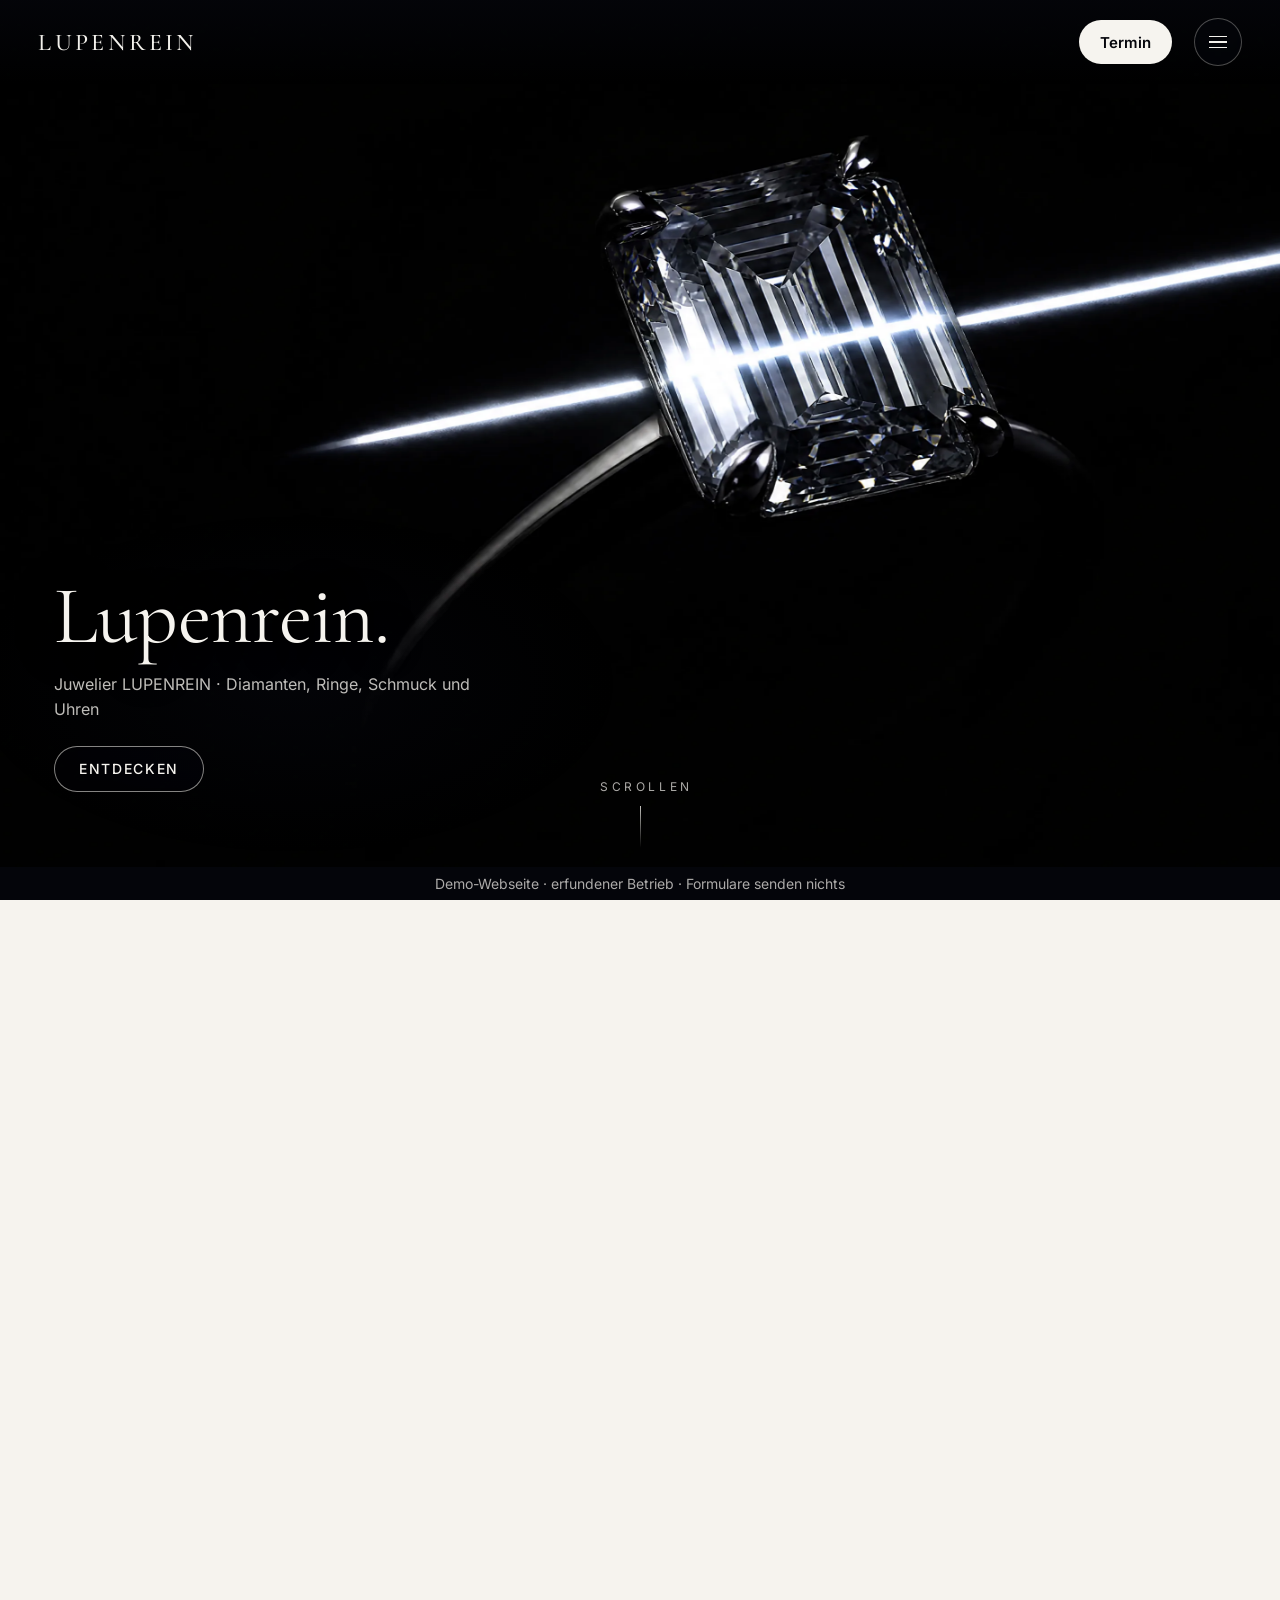
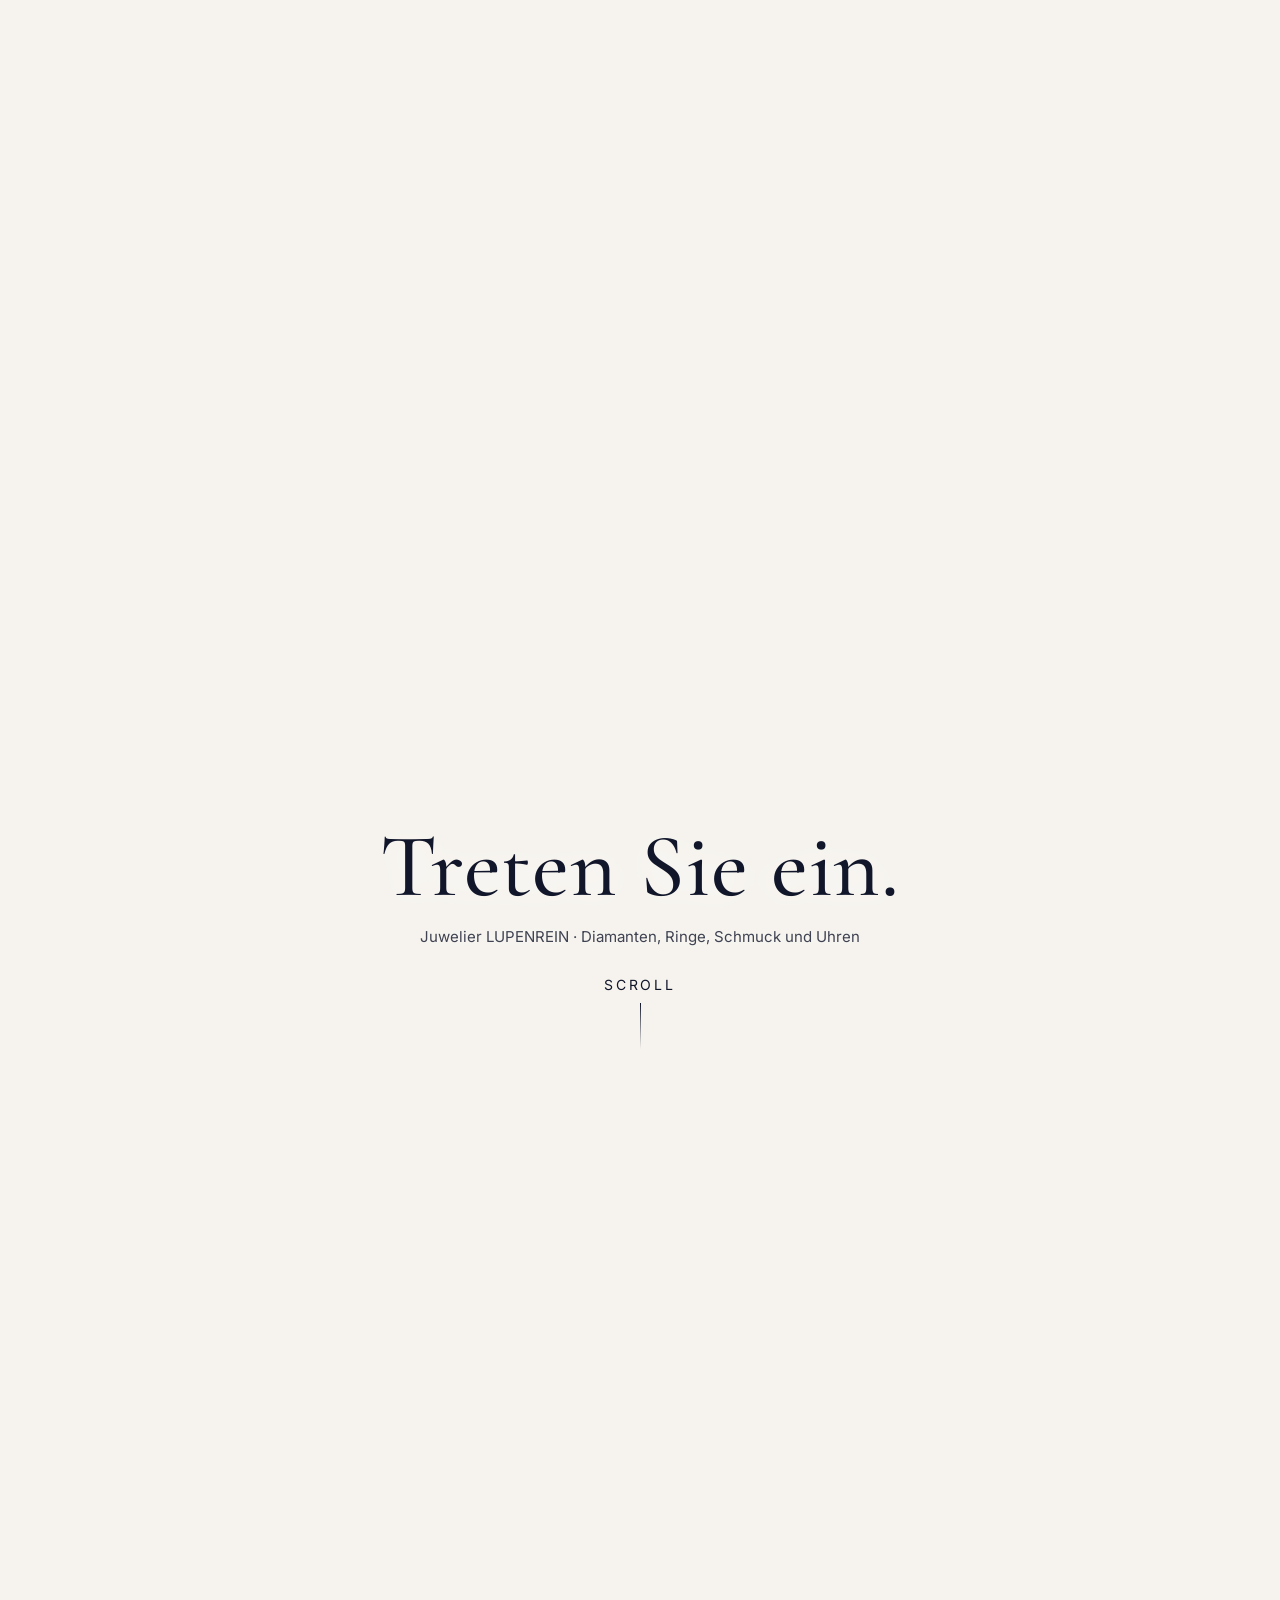
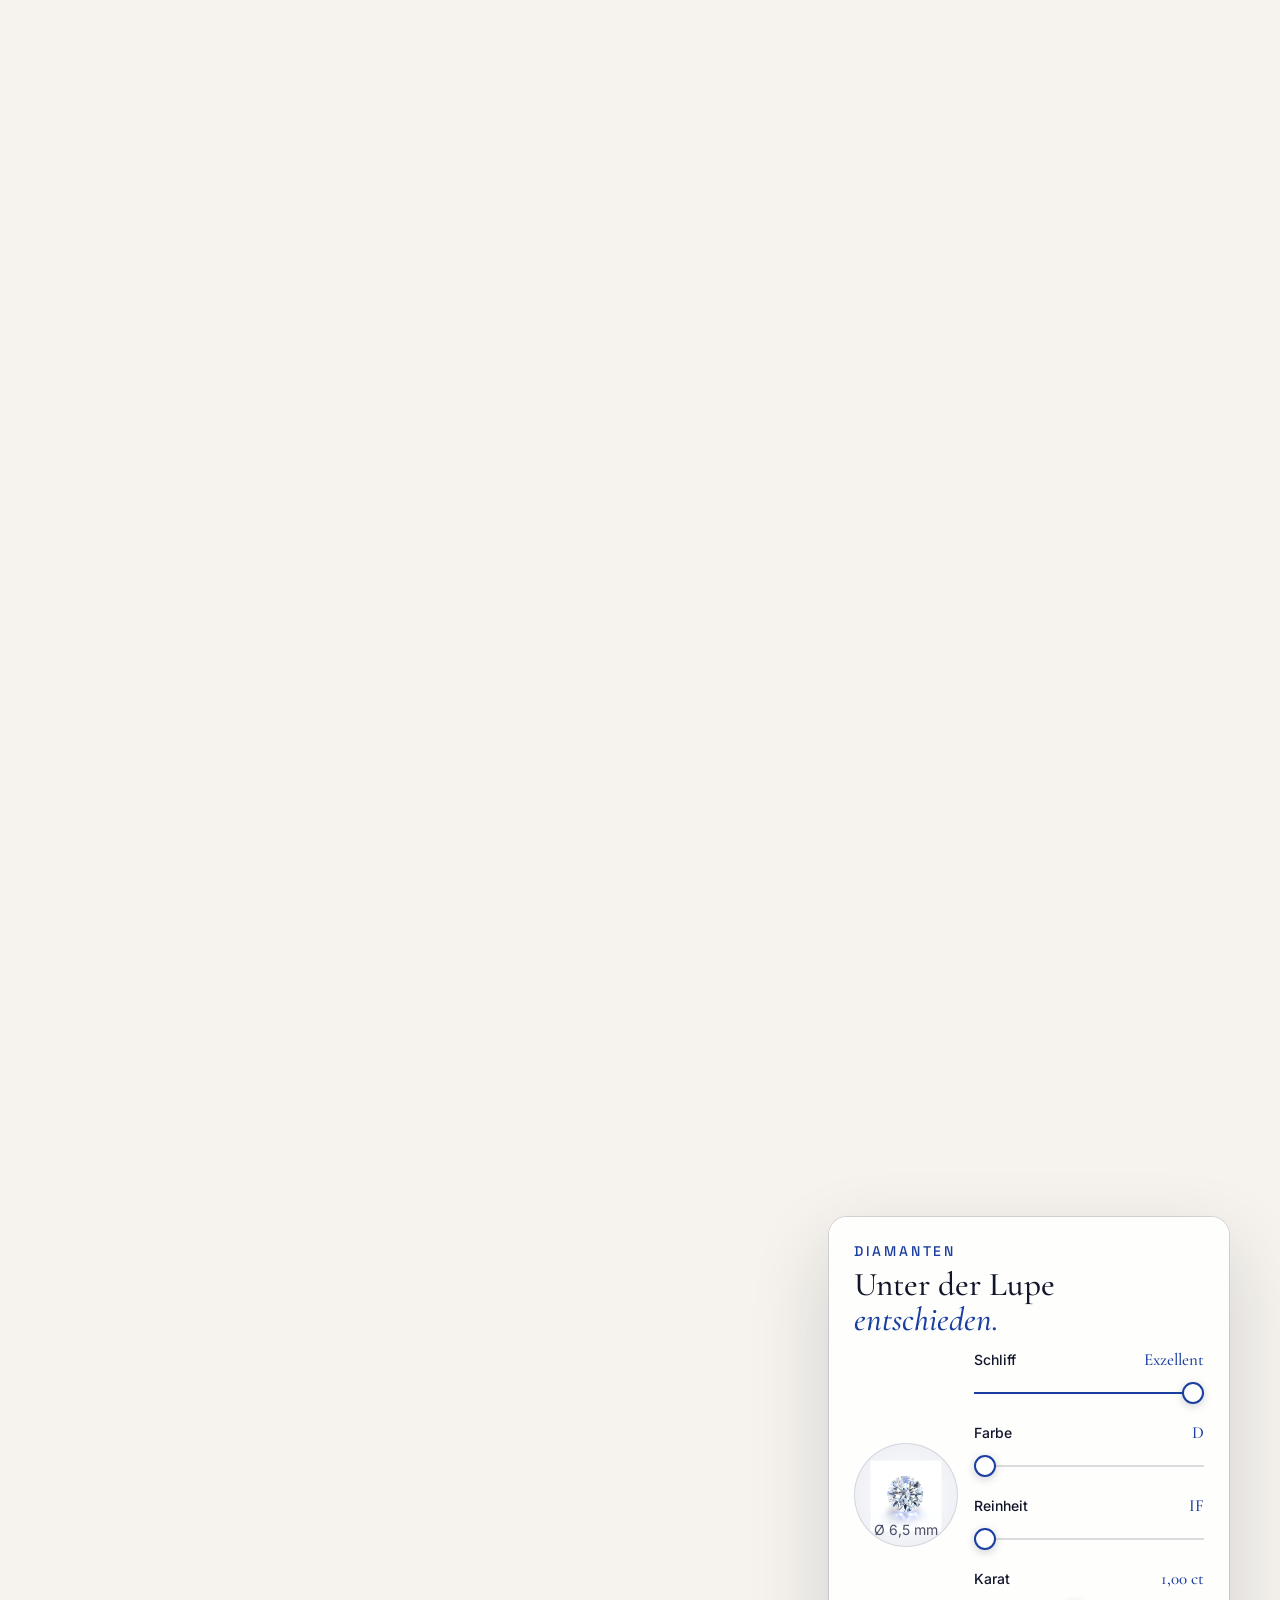
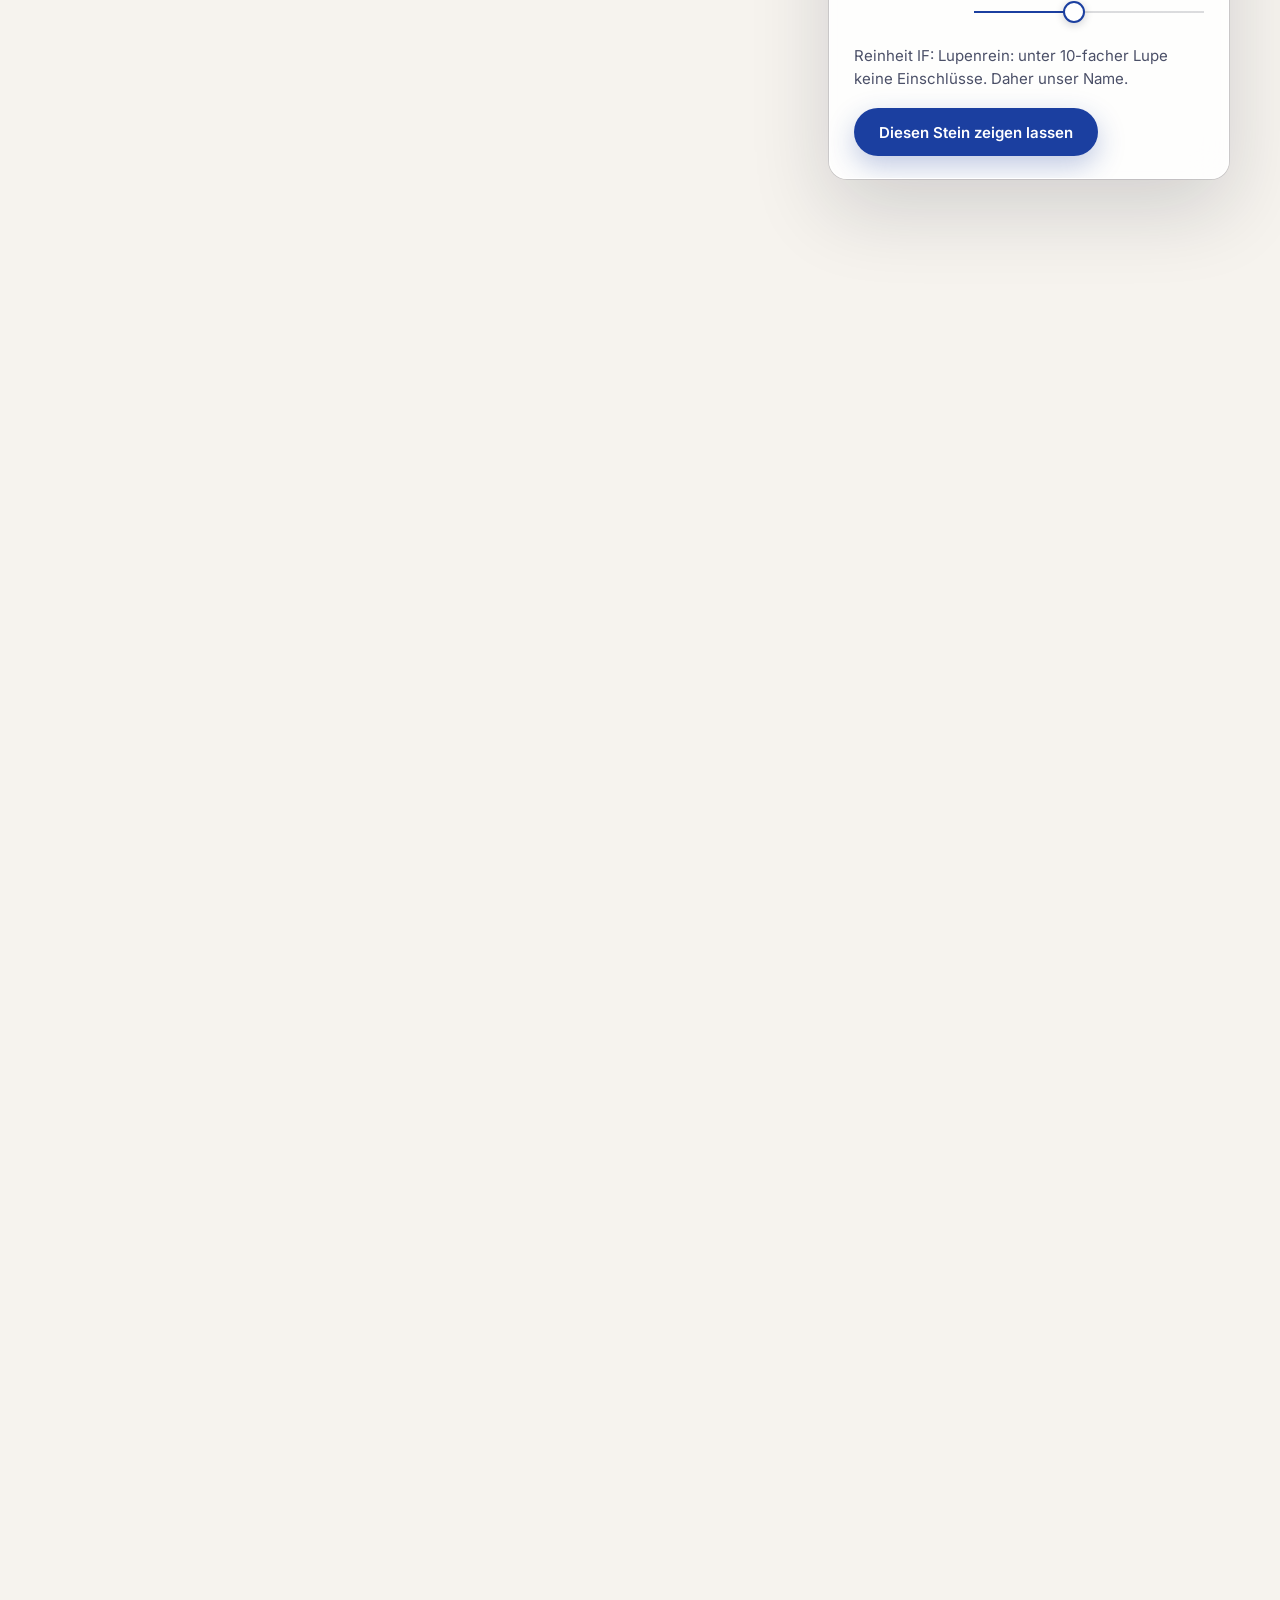
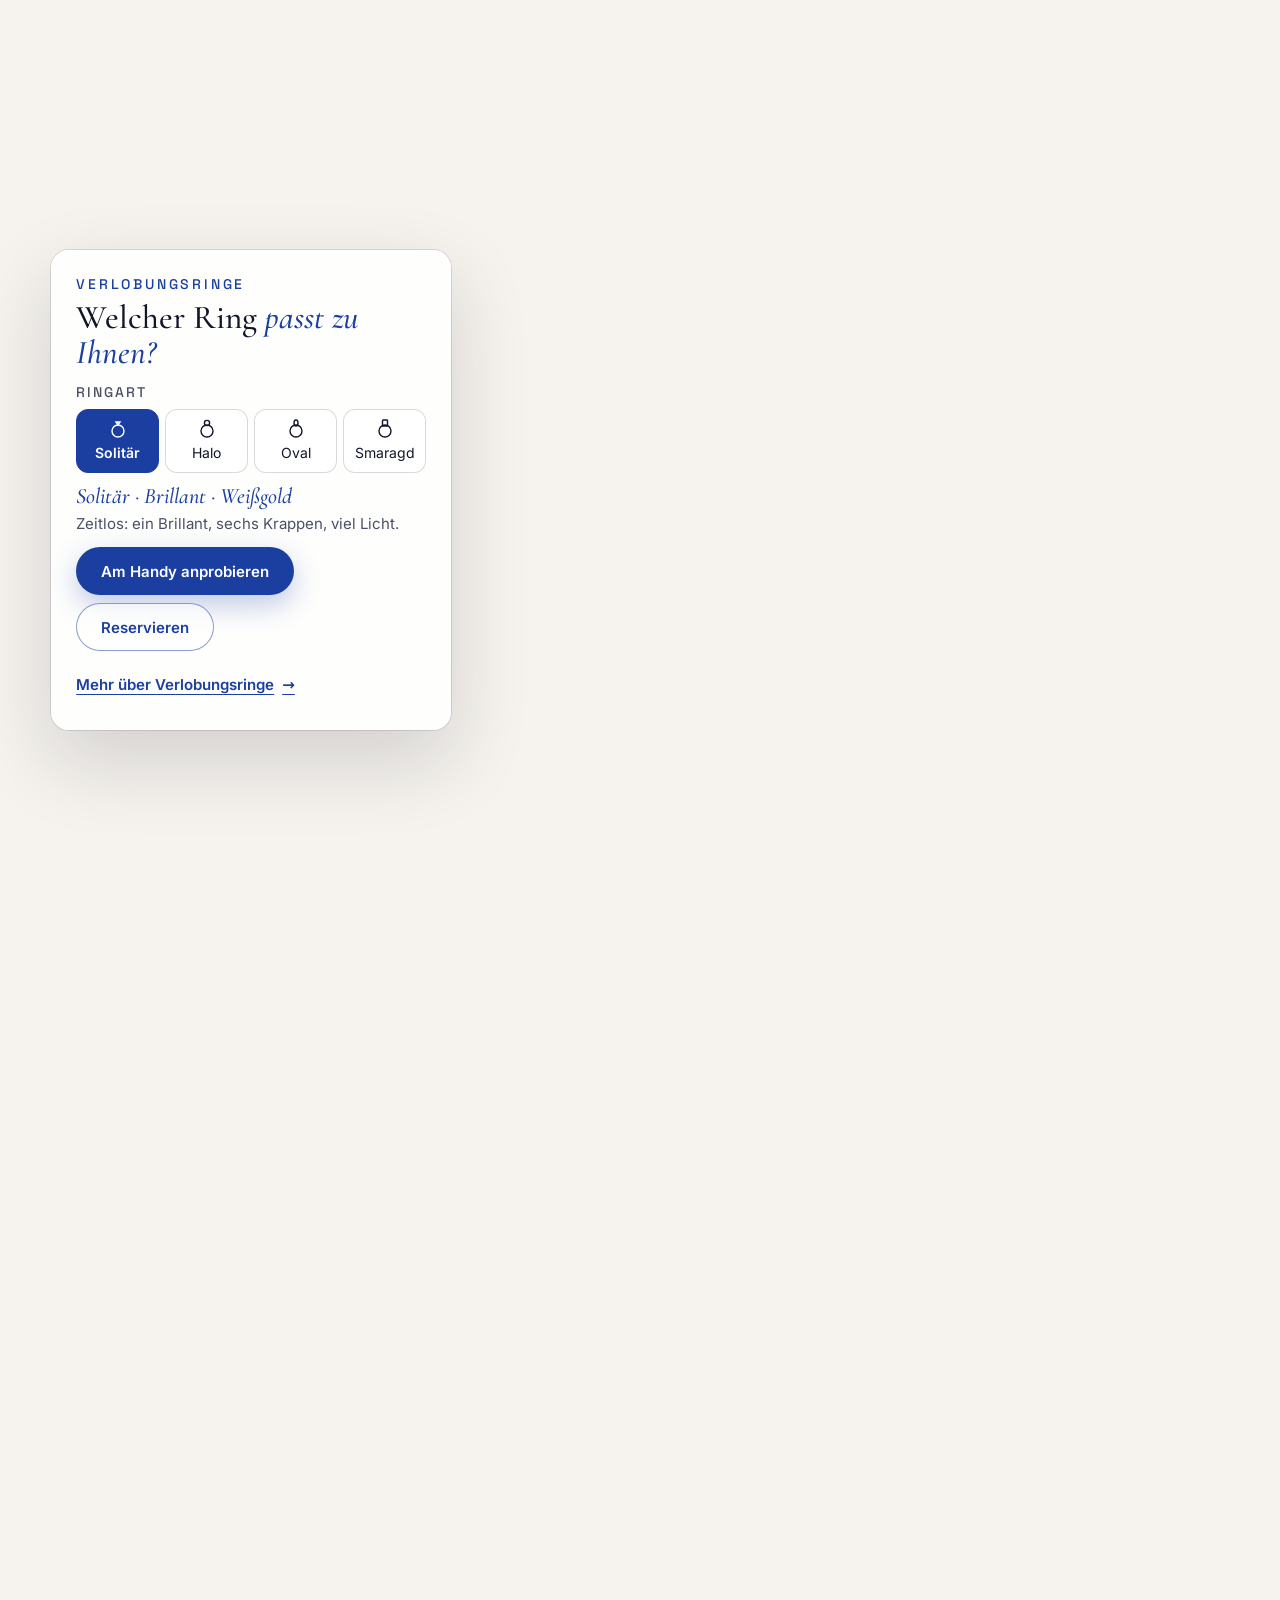
==== site/index.html @ a05ed711 "Unterseite Verlobungsringe (Storyboard Lupe): Code, Lupen-Übergang, Rückweg an dieselbe Stelle Co-Au" ====
<!doctype html>
<html lang="de">
<head>
<meta charset="utf-8">
<meta name="viewport" content="width=device-width, initial-scale=1, viewport-fit=cover">
<title>LUPENREIN · Juwelier</title>
<meta name="description" content="Juwelier LUPENREIN: ein Gang durch unsere Galerie. Diamanten, Verlobungsringe, Trauringe, Schmuck und Uhren. Online sehen, im Laden anprobieren.">
<link rel="icon" href="data:image/svg+xml,%3Csvg xmlns=%22http://www.w3.org/2000/svg%22 viewBox=%220 0 32 32%22%3E%3Cpath d=%22M16 3l9 9-9 17-9-17z%22 fill=%22%231b3fa0%22/%3E%3C/svg%3E">
<meta name="theme-color" content="#f6f3ee">
<link rel="preconnect" href="https://fonts.googleapis.com">
<link rel="preconnect" href="https://fonts.gstatic.com" crossorigin>
<link href="https://fonts.googleapis.com/css2?family=Cormorant+Garamond:ital,wght@0,400;0,500;1,400&display=swap" rel="stylesheet">
<link rel="stylesheet" href="assets/css/style.css?v=4">
</head>
<body>
<!-- Bühne: alle Fächer als Fotos übereinander, Scrollen fliegt durch die Vitrinen -->
<div class="stage" id="stage" aria-hidden="true">
  <div class="shot" data-s="0"><div class="hbox" id="hbox"><img data-src="LRB01" alt=""><img data-src="LRB25" alt="" id="heroNear" class="near"></div></div>
  <div class="shot" data-s="2"><img data-src="LRB03" alt="" style="--fx:28%"></div>
  <div class="shot" data-s="3"><img data-src="LRB04" alt="" id="ringShot" style="--fx:72%"></div>
  <div class="shot" data-s="4"><img data-src="LRB05" alt="" id="trauShot"></div>
  <div class="shot case" data-s="5"><img data-src="LRB02" alt="" class="bgblur"><div class="vit"><img data-src="LRB11" alt="" id="dShot"></div></div>
  <div class="shot" data-s="6"><img data-src="LRB06" alt="" style="--fx:78%"></div>
  <div class="shot" data-s="7"><img data-src="LRB07" alt="" style="--fx:32%"></div>
  <div class="shot" data-s="8"><img data-src="LRB08" alt="" style="--fx:35%"></div>
  <div class="shot" data-s="9"><img data-src="LRB09" alt="" style="--fx:50%"></div>
</div>

<div class="demo-bar" role="note">Demo-Webseite · erfundener Betrieb · Formulare senden nichts</div>

<header class="top" id="top">
  <a class="logo" href="#nacht" aria-label="Zum Anfang" data-brand>LUPENREIN</a>
  <nav class="menu" id="menu" aria-label="Galerie">
    <a href="#diamanten" data-s="2">Diamanten</a>
    <a href="#verlobung" data-s="3">Verlobungsringe</a>
    <a href="#trauringe" data-s="4">Trauringe</a>
    <a href="#schmuck" data-s="5">Schmuck</a>
    <a href="#uhren" data-s="6">Uhren</a>
    <a href="#ankauf" data-s="7">Ankauf</a>
    <a href="#beratung" data-s="8">Beratung</a>
    <a href="#karriere" data-s="9">Karriere</a>
    <a href="#stimmen" data-s="9">Bewertungen</a>
  </nav>
  <a href="#beratung" class="btn btn-or top-cta">Termin</a>
  <button class="burger" id="burger" aria-label="Menü öffnen" aria-expanded="false" aria-controls="menu"><span></span><span></span><span></span></button>
</header>
<p class="where" id="where" aria-hidden="true"><b id="whereN">I</b><span id="whereT">Eingang</span></p>

<main>
<!-- EINSTIEG „Schwarz mit Lichtschlitzen“ (Storyboard S2): eine durchgehende Fahrt, Scrollen spult Film und Kamera -->
<section class="nacht" id="nacht" aria-label="Einstieg: der Ring im Licht">
  <div class="n-stage" data-l="stage">
    <video class="n-l n-v" data-l="v1" data-v="LRVR1" muted playsinline preload="auto" aria-hidden="true"></video>
    <img class="n-l" data-l="d1" data-n="LRD1" alt="Verlobungsring aus Weißgold mit Diamant im Smaragdschliff, ein schmaler Lichtschlitz fällt auf den Stein">
    <img class="n-l" data-l="d2" data-n="LRD2" alt="">
    <video class="n-l n-v" data-l="v2" data-v="LRVR2" muted playsinline preload="auto" aria-hidden="true"></video>
    <img class="n-l" data-l="d3" data-n="LRD3" alt="">
    <img class="n-l" data-l="d4" data-n="LRD4" alt="Hand mit dem Smaragdschliff-Ring im Lichtstreifen" style="--fx:62%">
    <img class="n-l n-fit" data-l="d5" data-n="LRD5" alt="Drei Verlobungsringe nebeneinander im Licht: Solitär, Halo und Smaragdschliff">
    <div class="n-l" id="nDet"><img id="nDetImg" alt="Der gewählte Ring im Detail" style="--fx:40%"></div>
    <img class="n-l" data-l="d7" data-n="LRD7" alt="" style="--fx:55%">
    <div class="n-l n-d8" data-l="d8w"><img data-l="d8" data-n="LRD8" alt="Private Beratungs-Lounge mit Samtsesseln, eine Beraterin zeigt drei Ringe auf einem Tablett" style="--fx:62%"></div>
    <div class="n-flash" data-l="flash" aria-hidden="true"></div>
  </div>

  <div class="n-hold">
    <div class="n-txt n-bl" data-t="0 .14"><h1 class="n-h">Lupenrein.</h1><p class="n-sub">Juwelier <span data-brand>LUPENREIN</span> · Diamanten, Ringe, Schmuck und Uhren</p><a href="#" class="n-btn" data-njump=".16">Entdecken</a></div>
    <div class="n-hint" data-t="0 .03"><span>Scrollen</span><i></i></div>
    <div class="n-txt n-ml" data-t=".235 .295"><h2 class="n-h">Ein Blick<br>hinein.</h2><p class="n-sub">Schliff, Farbe, Reinheit, Karat: wir zeigen Ihnen jeden Diamanten unter der Lupe, bevor Sie sich entscheiden.</p><a href="#diamanten" class="n-btn">Diamanten verstehen</a></div>
    <div class="n-txt n-ml" data-t=".33 .44"><h2 class="n-h">Welcher Ring<br>sind Sie?</h2><a href="#" class="n-btn" data-njump=".5">Entdecken</a></div>
    <div class="n-pick" data-t=".48 .58" role="group" aria-label="Ring wählen">
      <button data-r="solitaer" aria-pressed="false"><b>Solitär</b><span>Platin · Brillant</span></button>
      <button data-r="halo" aria-pressed="false"><b>Halo</b><span>Roségold · Oval</span></button>
      <button data-r="klassisch" aria-pressed="true"><b>Klassisch</b><span>Weißgold · Smaragd</span></button>
    </div>
    <aside class="n-panel" data-t=".62 .72" aria-live="polite">
      <p class="n-k" id="nDetK">Klassisch</p>
      <h3 class="n-ph" id="nDetH">Klassisch <em>neu gedacht.</em></h3>
      <p class="n-pd" id="nDetD"></p>
      <dl id="nDetRows"></dl>
      <div class="n-prow"><button class="n-btn n-fill" id="nDetRes" data-reserve="Verlobungsring">Zur Anprobe reservieren</button><a href="verlobungsringe.html" class="n-btn" data-sub>Mehr erfahren</a></div>
      <p class="n-small">Beispielangaben · Demo</p>
    </aside>
    <div class="n-txt n-bl" data-t=".74 .82"><h2 class="n-h n-h2">Vier Doppelkrappen.<br>Unter der Lupe geprüft.</h2></div>
    <div class="n-card" data-t=".86 .95"><h2 class="n-ch">Privater Termin</h2><p>In diskreter Atmosphäre nehmen wir uns Zeit für das Wesentliche. Sie wählen vorab, wir legen die Ringe bereit.</p><button class="n-btn n-fill" data-reserve="Privater Termin">Termin vereinbaren</button></div>
  </div>
</section>

<section class="scene hero" id="eingang" data-s="0">
  <div class="hold">
    <div class="hero-copy">
      <h2 class="h-hero">Treten Sie ein.</h2>
      <p class="hero-sub">Juwelier <span data-brand>LUPENREIN</span> · Diamanten, Ringe, Schmuck und Uhren</p>
    </div>
    <div class="scroll-hint" id="hint"><span>Scroll</span><i></i></div>
    <p class="flight-txt" id="flightTxt"><span>Den Gang entlang,</span><span><em>hinein in die Vitrine.</em></span></p>
  </div>
</section>


<!-- DIAMANTEN -->
<section class="scene" id="diamanten" data-s="2" data-n="II" data-t="Diamanten">
  <div class="hold pos-right">
    <div class="card">
      <p class="kicker">Diamanten</p>
      <h2>Unter der Lupe <em>entschieden.</em></h2>
      <div class="c4">
        <div class="c4-stage" id="c4stage">
          <div class="gem" id="gem"><div class="gem-img" data-img="LRB22"></div><div class="gem-tint" id="gemTint"></div><svg class="gem-inc" id="gemInc" viewBox="0 0 100 100" aria-hidden="true"></svg><div class="gem-spark" id="gemSpark"></div></div>
          <div class="loupe" id="loupe" aria-hidden="true"></div>
          <p class="c4-mm" id="c4mm">Ø 6,5 mm</p>
        </div>
        <div class="c4-ctrl">
          <div class="ctl"><div class="ctl-top"><label for="sCut">Schliff</label><output id="oCut"></output></div><input type="range" id="sCut" min="0" max="3" step="1" value="3"></div>
          <div class="ctl"><div class="ctl-top"><label for="sColor">Farbe</label><output id="oColor"></output></div><input type="range" id="sColor" min="0" max="9" step="1" value="0"></div>
          <div class="ctl"><div class="ctl-top"><label for="sClar">Reinheit</label><output id="oClar"></output></div><input type="range" id="sClar" min="0" max="8" step="1" value="0"></div>
          <div class="ctl"><div class="ctl-top"><label for="sCarat">Karat</label><output id="oCarat"></output></div><input type="range" id="sCarat" min="0" max="7" step="1" value="3"></div>
        </div>
      </div>
      <p class="info" id="c4info" aria-live="polite"></p>
      <a href="#beratung" class="btn btn-or" data-topic="Ringberatung">Diesen Stein zeigen lassen</a>
    </div>
  </div>
</section>

<!-- VERLOBUNGSRINGE -->
<section class="scene" id="verlobung" data-s="3" data-n="III" data-t="Verlobungsringe">
  <div class="hold pos-bl">
    <div class="card">
      <p class="kicker">Verlobungsringe</p>
      <h2>Welcher Ring <em>passt zu Ihnen?</em></h2>
      <p class="step-n">Ringart</p>
      <div class="chips icons" id="ringart" role="radiogroup" aria-label="Ringart">
        <button class="chip on" role="radio" aria-checked="true" data-v="LRB04" data-c="Solitär · Brillant · Weißgold" data-d="Zeitlos: ein Brillant, sechs Krappen, viel Licht."><svg viewBox="0 0 24 24"><circle cx="12" cy="15" r="6"/><path d="M12 9l-2-3h4z"/></svg>Solitär</button>
        <button class="chip" role="radio" aria-checked="false" data-v="LRB16" data-c="Halo · Brillant mit Kranz" data-d="Ein Kranz kleiner Brillanten lässt den Mittelstein größer wirken."><svg viewBox="0 0 24 24"><circle cx="12" cy="15" r="6"/><circle cx="12" cy="7" r="2.6"/></svg>Halo</button>
        <button class="chip" role="radio" aria-checked="false" data-v="LRB17" data-c="Oval · Roségold" data-d="Die ovale Form streckt den Finger optisch und wirkt weich."><svg viewBox="0 0 24 24"><circle cx="12" cy="15" r="6"/><ellipse cx="12" cy="7" rx="2" ry="3"/></svg>Oval</button>
        <button class="chip" role="radio" aria-checked="false" data-v="LRB18" data-c="Smaragdschliff · Gelbgold" data-d="Klare Treppenfacetten, ruhiger Glanz, viel Charakter."><svg viewBox="0 0 24 24"><circle cx="12" cy="15" r="6"/><rect x="9.5" y="4" width="5" height="6" rx=".6"/></svg>Smaragd</button>
      </div>
      <p class="pv-cap" id="pvCap"></p>
      <p class="info" id="pvTxt"></p>
      <div class="row"><button class="btn btn-or" id="arOpen">Am Handy anprobieren</button><button class="btn btn-line" data-reserve="Verlobungsring">Reservieren</button></div>
      <a href="verlobungsringe.html" class="sub-link" data-sub>Mehr über Verlobungsringe <span aria-hidden="true">→</span></a>
    </div>
  </div>
</section>

<!-- TRAURINGE -->
<section class="scene" id="trauringe" data-s="4" data-n="IV" data-t="Trauringe">
  <div class="hold pos-bc">
    <div class="engr" aria-live="polite"><span id="engrOut">Für immer</span></div>
    <div class="card wide">
      <div class="trau-head"><p class="kicker">Trauringe</p><h2>Ihr Paar. <em>Ihr Design.</em></h2></div>
      <form class="trau" id="trauForm" onsubmit="return false">
        <fieldset><legend>Metall</legend><div class="swatches" role="radiogroup" aria-label="Metall">
          <button type="button" class="sw on" role="radio" aria-checked="true" data-gold="gelb" style="--c1:#f6e1a8;--c2:#c99a3e" aria-label="Gelbgold"><i></i><span>Gelbgold</span></button>
          <button type="button" class="sw" role="radio" aria-checked="false" data-gold="weiss" style="--c1:#f4f4f6;--c2:#a7a9b0" aria-label="Weißgold"><i></i><span>Weißgold</span></button>
          <button type="button" class="sw" role="radio" aria-checked="false" data-gold="rose" style="--c1:#f6cdb9;--c2:#bf7f66" aria-label="Roségold"><i></i><span>Roségold</span></button>
        </div></fieldset>
        <fieldset><legend>Breite <output id="wOut">5,0 mm</output></legend><input type="range" id="tWidth" min="3" max="7" step=".5" value="5" aria-label="Ringbreite"></fieldset>
        <fieldset><legend>Gravur innen</legend><input type="text" id="tEngr" maxlength="22" value="Für immer" aria-label="Gravurtext"></fieldset>
        <button type="button" class="btn btn-or" data-reserve="Trauringe">Zur Anprobe reservieren</button>
      </form>
    </div>
  </div>
</section>

<!-- SCHMUCK -->
<section class="scene" id="schmuck" data-s="5" data-n="V" data-t="Schmuck">
  <div class="hold pos-left">
    <div class="card">
      <p class="kicker">Das ganze Sortiment</p>
      <h2>Öffnen Sie <em>eine Vitrine.</em></h2>
      <div class="drawers" id="drawers" role="radiogroup" aria-label="Schmuckart">
        <button class="drawer on" role="radio" aria-checked="true" data-img="LRB11" data-t="Ringe" data-d="Solitär, Memoire, Bandringe in Gelb-, Weiß- und Roségold.">Ringe</button>
        <button class="drawer" role="radio" aria-checked="false" data-img="LRB12" data-t="Ketten" data-d="Panzer, Anker, Figaro: fein gearbeitet, in jeder Länge.">Ketten</button>
        <button class="drawer" role="radio" aria-checked="false" data-img="LRB13" data-t="Colliers" data-d="Brillant-Colliers für die großen Abende.">Colliers</button>
        <button class="drawer" role="radio" aria-checked="false" data-img="LRB14" data-t="Armbänder" data-d="Tennisarmbänder, Armreifen, Gliederarmbänder.">Armbänder</button>
        <button class="drawer" role="radio" aria-checked="false" data-img="LRB15" data-t="Ohrschmuck" data-d="Brillant-Stecker, Creolen, Hänger.">Ohrschmuck</button>
      </div>
      <p class="info" id="dTxt"></p>
      <button class="btn btn-or" id="dRes" data-reserve="Ringe">Reservieren &amp; anprobieren</button>
    </div>
  </div>
</section>

<!-- UHREN -->
<section class="scene" id="uhren" data-s="6" data-n="VI" data-t="Uhren">
  <div class="hold pos-left">
    <div class="card">
      <p class="kicker">Uhren &amp; Service</p>
      <h2>Ihre Uhr. <em>Ihr Stand.</em></h2>
      <p class="info">Batteriewechsel, Revision, Armband: Den Stand Ihres Auftrags sehen Sie hier.</p>
      <form class="track" id="track" onsubmit="return false">
        <label for="tNr">Auftragsnummer</label>
        <div class="row nw"><input id="tNr" autocomplete="off" placeholder="z. B. LR-2411"><button class="btn btn-or" id="tGo">Zeigen</button></div>
      </form>
      <ol class="timeline" id="timeline">
        <li><span></span><div><b>Annahme</b><p>Ihre Uhr ist bei uns und dokumentiert.</p></div></li>
        <li><span></span><div><b>Prüfung</b><p>Beim Uhrmacher, wir melden uns bei Rückfragen.</p></div></li>
        <li><span></span><div><b>Übergabe</b><p>Abholbereit am Tresen.</p></div></li>
      </ol>
      <p class="small" id="tMsg">Demo: beliebige Nummer eingeben.</p>
    </div>
  </div>
</section>

<!-- ANKAUF -->
<section class="scene" id="ankauf" data-s="7" data-n="VII" data-t="Altgold-Ankauf">
  <div class="hold pos-right">
    <div class="card">
      <p class="kicker">Altgold-Ankauf</p>
      <h2>Vor Ihren Augen <em>gewogen.</em></h2>
      <ol class="ank"><li><b>01</b><div><h3>Wiegen</h3><p>Die Waage zeigt zu Ihnen.</p></div></li><li><b>02</b><div><h3>Prüfen</h3><p>Feingehalt am Tresen gemessen.</p></div></li><li><b>03</b><div><h3>Angebot</h3><p>Schriftlich, ohne Druck.</p></div></li></ol>
      <p class="step-n">Stempel lesen</p>
      <div class="stamps" role="radiogroup" aria-label="Goldstempel"><button class="stamp" data-f="333">333</button><button class="stamp on" data-f="585">585</button><button class="stamp" data-f="750">750</button><button class="stamp" data-f="999">999</button></div>
      <div class="fein"><div class="fein-fill" id="feinFill"></div></div><p class="small" id="feinTxt"></p>
      <a href="#beratung" class="btn btn-or" data-topic="Altgold-Ankauf">Ankauf-Termin buchen</a>
    </div>
  </div>
</section>

<!-- BERATUNG -->
<section class="scene" id="beratung" data-s="8" data-n="VIII" data-t="Private Beratung">
  <div class="hold pos-right">
    <div class="card">
      <p class="kicker">Privater Termin</p>
      <h2>Beratung <em>nach Ladenschluss.</em></h2>
      <form class="book" id="book" onsubmit="return false">
        <div class="chips small-chips" data-q="anlass" aria-label="Anlass"><button type="button" class="chip on">Ringberatung</button><button type="button" class="chip">Trauringe</button><button type="button" class="chip">Uhren</button><button type="button" class="chip">Geschenk</button><button type="button" class="chip">Altgold-Ankauf</button></div>
        <div class="cal" id="cal" aria-label="Tag wählen"></div>
        <div class="slots" id="slots" aria-label="Uhrzeit"></div>
        <div class="f2"><input placeholder="Name" aria-label="Name" autocomplete="name"><input placeholder="Telefon" aria-label="Telefon" inputmode="tel" autocomplete="tel"></div>
        <button class="btn btn-or wide" id="bookGo">Termin anfragen</button>
        <p class="small ok" id="bookMsg" hidden>Danke! (Demo: Es wurde nichts gesendet.)</p>
      </form>
    </div>
  </div>
</section>

<!-- KARRIERE + BEWERTUNGEN (Storyboard 8) -->
<section class="scene" id="karriere" data-s="9" data-n="IX" data-t="Karriere">
  <div class="hold pos-split">
    <div class="card" id="karCard">
      <p class="kicker">Karriere</p>
      <h2>Werde <em>Juwelierin.</em></h2>
      <p class="info">Oder Juwelier. Beraten, begeistern, bleiben: Wir bilden aus und suchen Verstärkung im Verkauf.</p>
      <div class="kin" id="kin"><p>Ausbildung</p><p>Schmuck &amp; Uhren</p><p>Feste Teamzeiten</p><p class="or">Echte Wertschätzung</p></div>
      <form class="apply" id="apply" onsubmit="return false">
        <div class="a-head"><span class="step-n">Bewerben in 60 Sekunden</span><span class="timer" aria-live="polite"><b id="tSec">60</b> s</span></div>
        <div class="apply-step on" data-st="1"><div class="chips small-chips"><button type="button" class="chip">Ausbildung</button><button type="button" class="chip">Verkauf Vollzeit</button><button type="button" class="chip">Teilzeit</button></div></div>
        <div class="apply-step" data-st="2"><div class="chips small-chips"><button type="button" class="chip">Sofort</button><button type="button" class="chip">In 1–3 Monaten</button><button type="button" class="chip">Nächstes Ausbildungsjahr</button></div></div>
        <div class="apply-step" data-st="3"><div class="f2"><input placeholder="Vorname" aria-label="Vorname"><input placeholder="Handy" aria-label="Handynummer" inputmode="tel"></div><button class="btn btn-or wide" id="applyGo">Abschicken</button></div>
        <p class="small ok" id="applyMsg" hidden></p>
      </form>
    </div>
    <div class="revs" id="stimmen" aria-label="Bewertungen">
      <p class="kicker">Kundenstimmen</p>
      <figure class="rv"><div class="stars" aria-hidden="true">★★★★★</div><blockquote>„Trauringe nach Ladenschluss ausgesucht, ohne Hektik.“</blockquote><figcaption>Beispiel · noch keine echte Bewertung</figcaption></figure>
      <figure class="rv"><div class="stars" aria-hidden="true">★★★★★</div><blockquote>„Beim Altgold alles am Tresen gezeigt. Das schafft Vertrauen.“</blockquote><figcaption>Beispiel · noch keine echte Bewertung</figcaption></figure>
      <figure class="rv"><div class="stars" aria-hidden="true">★★★★★</div><blockquote>„Ring online reserviert, am nächsten Tag anprobiert.“</blockquote><figcaption>Beispiel · noch keine echte Bewertung</figcaption></figure>
      <p class="small rv-note">Beim echten Betrieb stehen hier Google-Note, Anzahl und Stand-Datum.</p>
    </div>
  </div>
</section>
</main>

<footer class="foot">
  <div class="foot-in">
    <div><p class="logo big" data-brand>LUPENREIN</p><p class="small">Juwelier · Diamanten · Verlobungsringe · Trauringe · Ketten · Colliers · Armbänder · Ohrschmuck · Uhren</p></div>
    <div><p class="step-n">Besuch</p><p class="small">Marktgasse 7 · Altstadt (Demo-Adresse)<br>Mo–Fr 10–19 Uhr · Sa 10–16 Uhr<br>Abends: private Beratung nach Termin</p><a href="#beratung" class="btn btn-or">Termin buchen</a></div>
    <p class="small">Demo-Webseite eines erfundenen Juweliers. Keine echten Angebote, Formulare senden nichts. Impressum und Datenschutz folgen beim echten Betrieb.</p>
  </div>
</footer>

<dialog class="modal" id="resModal" aria-labelledby="resTitle">
  <form method="dialog" class="modal-in">
    <button class="x" aria-label="Schließen" value="x">×</button>
    <p class="kicker">Reservieren &amp; anprobieren</p>
    <h3 id="resTitle">Ringe</h3>
    <p class="info">Wir legen Ihre Auswahl bereit. Sie kommen vorbei und probieren in Ruhe an, ohne Kaufpflicht.</p>
    <div class="days" id="resDays"></div>
    <div class="f2"><input placeholder="Name" aria-label="Name"><input placeholder="Telefon" aria-label="Telefon" inputmode="tel"></div>
    <button class="btn btn-or wide" value="ok">Reservieren</button>
    <p class="small">Demo: Es wird nichts gesendet.</p>
  </form>
</dialog>

<dialog class="modal" id="arModal" aria-labelledby="arTitle">
  <div class="modal-in">
    <button class="x" aria-label="Schließen" id="arClose">×</button>
    <p class="kicker">Anprobe · direkt im Browser</p>
    <h3 id="arTitle">Am Handy anprobieren</h3>
    <div class="chips small-chips" role="radiogroup" aria-label="Ring"><button class="chip on" data-ar="white">Weißgold</button><button class="chip" data-ar="yellow">Gelbgold</button><button class="chip" data-ar="rose">Roségold</button></div>
    <div class="phone"><div class="phone-screen" id="arScreen"><video id="arVideo" playsinline muted></video><canvas id="arCanvas"></canvas><div class="ar-demo"><div class="ar-hand" data-img="LRB23"></div><p>Hand ins Bild halten</p></div></div></div>
    <div class="row"><button class="btn btn-or" id="arStart">Kamera starten</button><button class="btn btn-line" id="arStop" hidden>Beenden</button></div>
    <p class="small" id="arMsg">Keine App, kein Konto. Das Bild bleibt auf Ihrem Gerät.</p>
  </div>
</dialog>

<script src="assets/js/img.js"></script>
<script src="assets/js/app.js"></script>
<script src="assets/js/nacht.js?v=4"></script>
</body>
</html>
---- site/assets/css/style.css ----
@font-face{font-family:G;src:url(../fonts/grotesk.woff2) format("woff2");font-weight:100 900;font-display:swap}
@font-face{font-family:I;src:url(../fonts/inter.woff2) format("woff2");font-weight:100 900;font-display:swap}
/* Farbwelt „Weiße Galerie“: Kreideweiß + Kobalt (FARBWELTEN.md). Variablen, damit ?farbe= testbar bleibt. */
:root{
  --bg:#f6f3ee;--bg-rgb:246,243,238;--stone:#e9e3d9;
  --ink:#11162a;--ink-rgb:17,22,42;--mut:#4b5068;
  --or:#1b3fa0;--or-rgb:27,63,160;--or2:#0f2563;--on-or:#ffffff;
  --line:rgba(17,22,42,.12);--r:18px;--serif:"Cormorant Garamond",Georgia,serif;
}
*{box-sizing:border-box;margin:0;padding:0}
html{scroll-behavior:smooth;-webkit-text-size-adjust:100%}
body{background:var(--bg);color:var(--ink);font:400 16px/1.5 I,system-ui,sans-serif;overflow-x:hidden}
button,input,select{font:inherit;color:inherit}
a{color:inherit;text-decoration:none}
:focus-visible{outline:2px solid var(--or);outline-offset:3px}

/* Bühne */
.stage{position:fixed;inset:0;z-index:0;overflow:hidden;background:var(--bg)}
.shot{position:absolute;inset:0;opacity:0;will-change:transform,opacity,filter;transform-origin:50% 50%}
.shot img{position:absolute;inset:0;width:100%;height:100%;object-fit:cover;object-position:var(--fx,50%) 50%}
.shot picture{position:absolute;inset:0}
.shot.case .bgblur{filter:blur(14px) saturate(.9) brightness(1.05);transform:scale(1.08)}
.shot.case .vit{position:absolute;left:58%;top:50%;width:min(44vh,34vw);aspect-ratio:1;transform:translate(-50%,-50%);border-radius:6px;overflow:hidden;box-shadow:0 0 0 1px rgba(255,255,255,.9),0 0 0 6px rgba(200,205,215,.45),0 40px 90px rgba(17,22,42,.25)}
.shot.case .vit img{transition:opacity .5s}
.shot.case .vit::after{content:"";position:absolute;inset:0;background:linear-gradient(115deg,rgba(255,255,255,.28),transparent 35%,transparent 70%,rgba(255,255,255,.12))}
/* Glaskante einer Vitrinentür, fliegt beim Fachwechsel an der Kamera vorbei */
.pane{position:absolute;left:50%;top:50%;width:62vw;height:70vh;transform:translate(-50%,-50%) scale(.3);border:2px solid rgba(255,255,255,.95);box-shadow:0 0 0 1px rgba(170,178,195,.6),inset 0 0 0 1px rgba(170,178,195,.5);background:linear-gradient(115deg,rgba(255,255,255,.18),transparent 40%,rgba(255,255,255,.08));opacity:0;pointer-events:none}

.demo-bar{position:fixed;left:0;right:0;bottom:0;z-index:40;text-align:center;font-size:14px;padding:6px 12px;background:rgba(var(--bg-rgb),.9);color:var(--mut);backdrop-filter:blur(6px)}

/* Kopf wie im Storyboard: Logo links, Menü rechts */
.top{position:fixed;top:0;left:0;right:0;z-index:30;display:flex;align-items:center;gap:22px;padding:18px clamp(16px,3vw,40px);background:linear-gradient(rgba(var(--bg-rgb),.75),rgba(var(--bg-rgb),0))}
.logo{font:500 24px var(--serif);letter-spacing:.14em;margin-right:auto;white-space:nowrap;min-height:44px;display:inline-flex;align-items:center}
.logo.big{font-size:30px}
.menu{display:flex;gap:clamp(12px,1.5vw,24px)}
.menu a{font-size:14px;color:var(--ink);opacity:.75;padding:12px 0;position:relative;white-space:nowrap}
.menu a::after{content:"";position:absolute;left:0;right:0;bottom:6px;height:1.5px;background:var(--or);transform:scaleX(0);transition:transform .3s}
.menu a:hover,.menu a.on{opacity:1}
.menu a.on::after{transform:none}
.burger{display:none;width:48px;height:48px;border-radius:50%;border:1px solid var(--line);background:rgba(255,255,255,.75);cursor:pointer;flex-direction:column;align-items:center;justify-content:center;gap:4px;backdrop-filter:blur(8px)}
.burger span{display:block;width:18px;height:1.5px;background:var(--ink);transition:transform .3s,opacity .3s}
.burger[aria-expanded=true] span:nth-child(1){transform:translateY(5.5px) rotate(45deg)}
.burger[aria-expanded=true] span:nth-child(2){opacity:0}
.burger[aria-expanded=true] span:nth-child(3){transform:translateY(-5.5px) rotate(-45deg)}
.where{position:fixed;left:clamp(16px,3vw,40px);bottom:44px;z-index:20;display:flex;align-items:baseline;gap:10px;font-size:13px;letter-spacing:.18em;text-transform:uppercase;color:var(--ink);opacity:0;transition:opacity .4s}
.where b{font:500 22px var(--serif);letter-spacing:0;color:var(--or)}
.where.on{opacity:.85}

.btn{display:inline-flex;align-items:center;justify-content:center;min-height:48px;padding:0 24px;border-radius:999px;font:600 15px/1 I,sans-serif;cursor:pointer;border:1px solid transparent;transition:transform .25s,background .25s,color .25s,box-shadow .25s;white-space:nowrap}
.btn:active{transform:scale(.97)}
.btn-or{background:var(--or);color:var(--on-or);box-shadow:0 10px 28px rgba(var(--or-rgb),.28)}
.btn-or:hover{background:var(--or2)}
.btn-line{border-color:rgba(var(--or-rgb),.5);color:var(--or);background:rgba(255,255,255,.6)}
.btn-line:hover{background:var(--or);color:#fff}
.wide{width:100%}
.top-cta{min-height:44px;padding:0 20px}

/* Szenen */
main{position:relative;z-index:10}
.scene{position:relative;height:230vh}
.scene.hero{height:260vh}
.hbox{position:absolute}
.shot .hbox img{inset:auto;left:0;top:0;width:100%;height:100%;object-fit:fill}
.shot .hbox img.near{opacity:0;-webkit-mask-image:linear-gradient(90deg,transparent,#000 14%,#000 86%,transparent),linear-gradient(transparent,#000 12%,#000 88%,transparent);-webkit-mask-composite:source-in;mask-image:linear-gradient(90deg,transparent,#000 14%,#000 86%,transparent),linear-gradient(transparent,#000 12%,#000 88%,transparent);mask-composite:intersect}
.hold{position:sticky;top:0;height:100vh;height:100svh;display:flex;padding:96px clamp(16px,4vw,64px) 80px;pointer-events:none}
.hold>*{pointer-events:auto}
.pos-right{justify-content:flex-end;align-items:center}
.pos-left{justify-content:flex-start;align-items:center}
.pos-bl{justify-content:flex-start;align-items:flex-end}
.pos-bc{flex-direction:column;justify-content:flex-end;align-items:center;gap:16px}
.pos-split{justify-content:space-between;align-items:center;gap:24px}

.card{width:min(400px,100%);max-height:calc(100svh - 170px);overflow:auto;scrollbar-width:none;background:rgba(255,255,255,.86);backdrop-filter:blur(18px) saturate(1.2);-webkit-backdrop-filter:blur(18px) saturate(1.2);border:1px solid rgba(255,255,255,.9);border-radius:var(--r);box-shadow:0 30px 80px rgba(17,22,42,.16),0 0 0 1px var(--line);padding:24px 24px 22px;opacity:0;transform:translateY(30px) scale(.98);transition:opacity .7s,transform .8s cubic-bezier(.2,.8,.2,1)}
.card::-webkit-scrollbar{display:none}
.scene.in .card,.scene.in .revs .rv,.scene.in .engr{opacity:1;transform:none}
.card.wide{width:min(760px,100%);display:grid;grid-template-columns:200px 1fr;gap:6px 26px;align-items:start}
.kicker{font:500 14px G;letter-spacing:.2em;text-transform:uppercase;color:var(--or)}
.card h2{font:500 clamp(30px,2.6vw,40px)/1.05 var(--serif);margin:8px 0 12px}
.card h2 em{font-style:italic;color:var(--or)}
.info{font-size:15px;color:var(--mut);margin:4px 0 10px}
.small{font-size:14px;color:var(--mut)}
.ok{color:var(--or);font-weight:600}
.step-n{font:500 14px G;letter-spacing:.14em;text-transform:uppercase;color:var(--mut);margin-top:10px}
.row{display:flex;flex-wrap:wrap;gap:8px;margin-top:12px}
.row.nw{flex-wrap:nowrap;margin-top:0}
.card>.btn{margin-top:8px}

/* Eingang */
.hero .hold{flex-direction:column;align-items:center;justify-content:flex-end;padding-bottom:calc(70px + 9vh);text-align:center;position:sticky}
.h-hero{font:500 clamp(48px,7vw,104px)/1 var(--serif);color:var(--ink);letter-spacing:.01em;text-shadow:0 2px 30px rgba(255,255,255,.9)}
.hero-sub{margin-top:14px;font-size:15px;color:var(--ink);opacity:.8;text-shadow:0 1px 14px rgba(255,255,255,.9)}
.scroll-hint{margin-top:26px;display:flex;flex-direction:column;align-items:center;gap:8px;font-size:14px;letter-spacing:.2em;text-transform:uppercase;color:var(--ink)}
.scroll-hint i{width:1px;height:46px;background:linear-gradient(var(--ink),transparent);animation:drip 1.8s ease-in-out infinite}
@keyframes drip{0%{transform:scaleY(0);transform-origin:top}50%{transform:scaleY(1);transform-origin:top}51%{transform-origin:bottom}100%{transform:scaleY(0);transform-origin:bottom}}
.hero-copy{opacity:0;transform:translateY(16px);animation:up 1.2s .3s cubic-bezier(.2,.8,.2,1) forwards}
@keyframes up{to{opacity:1;transform:none}}
.flight .hold{align-items:center;justify-content:center;text-align:center}
.flight-txt{position:absolute;left:0;right:0;bottom:calc(60px + 8vh);font:500 clamp(36px,5vw,72px)/1.05 var(--serif);display:grid;color:var(--ink);text-shadow:0 2px 30px rgba(255,255,255,.95);pointer-events:none;opacity:0}
.flight-txt em{color:var(--or)}

/* Chips + Regler */
.chips{display:flex;flex-wrap:wrap;gap:8px;margin:8px 0 4px}
.chip{min-height:46px;padding:0 15px;border-radius:999px;border:1px solid rgba(var(--ink-rgb),.16);background:#fff;cursor:pointer;font-size:14px;display:inline-flex;align-items:center;gap:8px;transition:all .2s}
.chip:hover{border-color:var(--or)}
.chip.on{background:var(--or);border-color:var(--or);color:#fff;font-weight:600}
.chip svg{width:20px;height:20px;fill:none;stroke:currentColor;stroke-width:1.4}
.chips.icons{display:grid;grid-template-columns:repeat(4,1fr);gap:6px}
.chips.icons .chip{flex-direction:column;gap:2px;min-height:64px;border-radius:12px;padding:6px 4px;font-size:14px}
.chips.icons .chip svg{width:24px;height:24px}
.pv-cap{font:italic 500 22px var(--serif);color:var(--or);margin-top:10px}
input[type=range]{width:100%;height:46px;-webkit-appearance:none;appearance:none;background:transparent;cursor:pointer}
input[type=range]::-webkit-slider-runnable-track{height:2px;background:linear-gradient(90deg,var(--or) var(--v,50%),rgba(var(--ink-rgb),.15) var(--v,50%))}
input[type=range]::-moz-range-track{height:2px;background:rgba(var(--ink-rgb),.15)}
input[type=range]::-moz-range-progress{height:2px;background:var(--or)}
input[type=range]::-webkit-slider-thumb{-webkit-appearance:none;width:22px;height:22px;border-radius:50%;background:#fff;border:2px solid var(--or);box-shadow:0 2px 8px rgba(17,22,42,.2);margin-top:-10px}
input[type=range]::-moz-range-thumb{width:18px;height:18px;border-radius:50%;background:#fff;border:2px solid var(--or)}
input[type=text],input:not([type]),input[inputmode]{width:100%;min-height:46px;padding:0 14px;border-radius:12px;border:1px solid rgba(var(--ink-rgb),.16);background:#fff;font-size:16px}

/* Diamant */
.c4{display:grid;grid-template-columns:104px 1fr;gap:16px;align-items:center}
.c4-stage{position:relative;aspect-ratio:1;border-radius:50%;background:radial-gradient(circle,#fff 0%,#eef0f5 75%);display:grid;place-items:center;overflow:hidden;cursor:none;touch-action:none;border:1px solid var(--line)}
.gem{position:relative;width:80%;aspect-ratio:1;transition:transform .6s cubic-bezier(.2,.8,.2,1)}
.gem-img{position:absolute;inset:0;background-size:contain;background-repeat:no-repeat;background-position:center;transition:filter .5s;mix-blend-mode:multiply}
.gem-tint{position:absolute;inset:18%;border-radius:50%;background:#e8b84a;mix-blend-mode:color;opacity:0;transition:opacity .5s}
.gem-inc{position:absolute;inset:22%;width:56%;height:56%}
.gem-inc circle,.gem-inc path{fill:rgba(20,22,30,.8);stroke:rgba(20,22,30,.5)}
.gem-spark{position:absolute;inset:0;pointer-events:none;background:radial-gradient(3px 3px at 38% 34%,#fff,transparent),radial-gradient(2px 2px at 62% 42%,#fff,transparent);mix-blend-mode:screen;animation:tw 2.4s ease-in-out infinite;opacity:var(--sp,1)}
@keyframes tw{50%{filter:brightness(1.8)}}
.loupe{position:absolute;width:70%;aspect-ratio:1;border-radius:50%;border:2px solid var(--or);box-shadow:0 0 0 5px rgba(255,255,255,.8);pointer-events:none;opacity:0;transition:opacity .25s;left:0;top:0;overflow:hidden;background:#fff}
.c4-stage.lupe .loupe{opacity:1}
.c4-mm{position:absolute;bottom:6%;left:0;right:0;text-align:center;font-size:14px;color:var(--mut)}
.ctl-top{display:flex;justify-content:space-between;align-items:baseline}
.ctl-top label{font:500 14px I;color:var(--ink)}
.ctl-top output{font:500 17px var(--serif);color:var(--or)}

/* Trauringe */
.trau-head h2{margin-bottom:0}
.trau fieldset{border:0;margin-bottom:8px}
.trau legend{font:500 14px G;letter-spacing:.14em;text-transform:uppercase;color:var(--mut);display:flex;gap:10px;margin-bottom:4px}
.trau legend output{color:var(--or);letter-spacing:0;text-transform:none;font:600 14px I}
.swatches{display:flex;gap:12px}
.sw{display:flex;flex-direction:column;align-items:center;gap:4px;background:none;border:0;cursor:pointer;font-size:14px;min-width:64px;min-height:44px}
.sw i{width:44px;height:44px;border-radius:50%;background:radial-gradient(circle at 35% 30%,var(--c1),var(--c2));box-shadow:0 0 0 1px rgba(17,22,42,.12),0 4px 10px rgba(17,22,42,.15);transition:box-shadow .3s,transform .3s}
.sw.on i{box-shadow:0 0 0 3px #fff,0 0 0 5px var(--or);transform:scale(1.05)}
.engr{opacity:0;transform:translateY(10px);transition:opacity .8s,transform .8s;padding:8px 22px;border-radius:999px;background:rgba(255,255,255,.72);backdrop-filter:blur(8px);font:italic 500 26px var(--serif);color:var(--or2);text-shadow:0 1px 0 #fff}

/* Schmuck */
.drawers{display:grid;grid-template-columns:repeat(3,1fr);gap:6px;margin:6px 0 8px}
.drawer{min-height:48px;border-radius:12px;border:1px solid rgba(var(--ink-rgb),.14);background:#fff;cursor:pointer;font-size:14px;transition:all .25s;position:relative}
.drawer::after{content:"";position:absolute;left:50%;bottom:6px;width:22px;height:2px;border-radius:2px;background:rgba(var(--ink-rgb),.25);transform:translateX(-50%)}
.drawer.on{background:var(--or);border-color:var(--or);color:#fff;font-weight:600}
.drawer.on::after{background:rgba(255,255,255,.7)}

/* Uhren */
.track label{font:500 14px G;letter-spacing:.14em;text-transform:uppercase;color:var(--mut);display:block;margin:6px 0 6px}
.track input{flex:1;min-width:0}
.timeline{list-style:none;margin:14px 0 6px;display:grid;gap:0}
.timeline li{display:flex;gap:14px;align-items:flex-start;padding:7px 0;opacity:.45;transition:opacity .5s;position:relative}
.timeline li span{flex:none;width:16px;height:16px;border-radius:50%;border:2px solid var(--or);margin-top:3px;background:#fff;transition:all .5s}
.timeline li b{font:600 15px I}
.timeline li p{font-size:14px;color:var(--mut)}
.timeline li.done,.timeline li.now{opacity:1}
.timeline li.done span{background:var(--or)}
.timeline li.now span{background:var(--or);box-shadow:0 0 0 5px rgba(var(--or-rgb),.18)}

/* Ankauf */
.ank{list-style:none;display:grid;gap:8px;margin:2px 0 4px}
.ank li{display:flex;gap:14px;align-items:baseline}
.ank b{font:500 24px var(--serif);color:var(--or)}
.ank h3{font:600 15px I}
.ank p{font-size:14px;color:var(--mut)}
.stamps{display:flex;gap:8px;margin:8px 0}
.stamp{width:56px;height:56px;border-radius:50%;border:1px solid rgba(var(--ink-rgb),.16);background:radial-gradient(circle at 35% 30%,#fff,#e9e3d9);font:600 16px G;cursor:pointer;transition:all .3s}
.stamp.on{background:radial-gradient(circle at 35% 30%,#3d63c9,var(--or2));color:#fff;transform:scale(1.06)}
.fein{height:5px;border-radius:5px;background:rgba(var(--ink-rgb),.1);overflow:hidden;margin:4px 0}
.fein-fill{height:100%;background:var(--or);transition:width .6s}

/* Termin-Kalender */
.cal{display:grid;grid-template-columns:repeat(7,1fr);gap:4px;margin:10px 0 6px;text-align:center}
.cal .wd{font-size:14px;color:var(--mut);padding:2px 0}
.cal button{min-height:46px;border-radius:10px;border:0;background:transparent;cursor:pointer;font:500 14px I}
.cal button:disabled{color:rgba(var(--ink-rgb),.25);cursor:default}
.cal button.on{background:var(--or);color:#fff}
.cal .mh{grid-column:1/-1;font:500 17px var(--serif);text-align:left;margin-bottom:2px}
.slots{display:flex;flex-wrap:wrap;gap:6px;margin:4px 0 8px}
.slots button{min-height:46px;padding:0 12px;border-radius:10px;border:1px solid rgba(var(--ink-rgb),.14);background:#fff;cursor:pointer;font-size:14px}
.slots button.eve{border-color:rgba(var(--or-rgb),.4);color:var(--or)}
.slots button.on{background:var(--or);color:#fff}
.f2{display:grid;grid-template-columns:1fr 1fr;gap:6px;margin-bottom:8px}
.small-chips .chip{min-height:46px;padding:0 12px;font-size:14px}
.days{display:grid;grid-template-columns:repeat(3,1fr);gap:6px;padding:8px 0}
.days button{min-height:52px;border-radius:12px;border:1px solid rgba(var(--ink-rgb),.14);background:#fff;cursor:pointer;display:flex;flex-direction:column;align-items:center;justify-content:center;font:600 14px I}
.days button small{font:400 14px I;color:var(--mut)}
.days button.on{background:var(--or);color:#fff;border-color:var(--or)}.days button.on small{color:#fff}

/* Karriere + Bewertungen */
.kin{display:grid;margin:2px 0 4px}
.kin p{font:500 24px/1.15 var(--serif);opacity:0;transform:translateX(-30px);transition:opacity .7s,transform .7s cubic-bezier(.2,.8,.2,1)}
.kin p.in{opacity:1;transform:none}
.kin p.or{color:var(--or);font-style:italic}
.apply{margin-top:10px;border-top:1px solid var(--line);padding-top:8px}
.a-head{display:flex;justify-content:space-between;align-items:center}
.a-head .step-n{margin:0}
.timer{font-size:14px;color:var(--mut)}.timer b{font:500 24px var(--serif);color:var(--or)}
.apply-step{display:none}.apply-step.on{display:block;animation:fd .5s}
@keyframes fd{from{opacity:0;transform:translateY(8px)}}
.revs{width:min(300px,100%);display:grid;gap:10px;align-self:center}
.revs>.kicker{text-shadow:0 1px 10px #fff}
.rv{background:rgba(255,255,255,.88);backdrop-filter:blur(14px);border-radius:14px;padding:14px 16px;box-shadow:0 20px 50px rgba(17,22,42,.14),0 0 0 1px var(--line);opacity:0;transform:translateX(30px);transition:opacity .7s,transform .8s cubic-bezier(.2,.8,.2,1)}
.rv:nth-of-type(2){transition-delay:.15s}.rv:nth-of-type(3){transition-delay:.3s}
.stars{color:var(--or);letter-spacing:.12em;font-size:14px}
.rv blockquote{font:italic 500 19px/1.25 var(--serif);margin:4px 0}
.rv figcaption{font-size:14px;letter-spacing:.06em;color:var(--mut)}
.rv-note{text-shadow:0 1px 10px #fff}

/* Fuß */
.foot{position:relative;z-index:10;background:var(--bg);border-top:1px solid var(--line);padding:70px clamp(16px,4vw,64px) 70px}
.foot-in{display:grid;grid-template-columns:1.2fr 1fr 1.2fr;gap:28px;max-width:1200px;margin:0 auto}
.foot .btn{margin-top:12px}

/* Dialoge */
.modal{margin:auto;border:0;border-radius:var(--r);background:#fff;color:var(--ink);width:min(480px,100% - 32px);max-height:calc(100svh - 32px);box-shadow:0 40px 100px rgba(17,22,42,.3)}
.modal::backdrop{background:rgba(17,22,42,.4);backdrop-filter:blur(6px)}
.modal-in{padding:clamp(22px,4vw,32px);position:relative}
.modal h3{font:500 30px var(--serif);margin:6px 0}
.x{position:absolute;top:10px;right:10px;width:44px;height:44px;border-radius:50%;border:1px solid var(--line);background:#fff;cursor:pointer;font-size:22px}
.phone{width:min(210px,64%);aspect-ratio:9/16;margin:12px auto;border-radius:28px;padding:7px;background:linear-gradient(145deg,#2b3045,#0e1222);box-shadow:0 20px 50px rgba(17,22,42,.3)}
.phone-screen{position:relative;width:100%;height:100%;border-radius:22px;overflow:hidden;background:#eef0f5}
.phone-screen video,.phone-screen canvas{position:absolute;inset:0;width:100%;height:100%;object-fit:cover;transform:scaleX(-1)}
.ar-demo{position:absolute;inset:0;display:flex;align-items:flex-end;justify-content:center;padding-bottom:16px}
.ar-on .ar-demo{display:none}
.ar-hand{position:absolute;inset:0;background-size:cover;background-position:50% 50%}
.ar-demo p{position:relative;font-size:14px;background:rgba(255,255,255,.85);padding:6px 14px;border-radius:999px}
.toast{position:fixed;left:50%;bottom:54px;transform:translate(-50%,20px);background:var(--or);color:#fff;padding:12px 20px;border-radius:999px;font-weight:600;z-index:70;font-size:15px;max-width:calc(100% - 32px);text-align:center;opacity:0;transition:all .35s;pointer-events:none}
.toast.on{opacity:1;transform:translate(-50%,0)}
.miss{display:none!important}

/* Laptop: Menü zu lang → Burger */
@media (max-width:1300px){
  .burger{display:flex}
  .menu{position:fixed;top:0;right:0;bottom:0;width:min(340px,86vw);flex-direction:column;gap:0;padding:90px 28px 40px;background:rgba(255,255,255,.96);backdrop-filter:blur(16px);box-shadow:-30px 0 80px rgba(17,22,42,.15);transform:translateX(105%);visibility:hidden;transition:transform .45s cubic-bezier(.2,.8,.2,1),visibility 0s .45s;z-index:-1;overflow:auto}
  .menu.open{transform:none;visibility:visible;transition:transform .45s cubic-bezier(.2,.8,.2,1)}
  .menu a{font:500 26px var(--serif);opacity:1;padding:10px 0;border-bottom:1px solid var(--line)}
  .menu a::after{display:none}
  .menu a.on{color:var(--or)}
}
/* Handy hochkant: Karte als untere Tafel, Bild oben frei */
@media (max-width:899px){
  .scene{height:210vh}
  .hold{padding:76px 16px 40px;align-items:flex-end!important;justify-content:center!important}
  .pos-bc{gap:10px}
  .pos-split{flex-direction:column;justify-content:flex-end!important;gap:10px}
  .card,.card.wide{width:100%;max-height:62svh;padding:18px 18px 16px;display:block}
  .card h2{font-size:28px;margin:4px 0 8px}
  .shot:not([data-s="0"]):not([data-s="1"]):not(.case) img{height:52svh;object-position:var(--fx,50%) 50%;-webkit-mask-image:linear-gradient(#000 80%,transparent);mask-image:linear-gradient(#000 80%,transparent)}
  .card,.card.wide{max-height:56svh}
  .pos-bc .engr{display:none}
  .shot.case .vit{left:50%;top:27%;width:min(38vh,62vw)}
  .revs{display:none}
  .engr{font-size:20px}
  .c4{grid-template-columns:86px 1fr;gap:12px}
  .foot-in{grid-template-columns:1fr}
  .where{display:none}
  .hero .hold{align-items:center!important;justify-content:flex-end!important;padding-bottom:calc(60px + 6vh)}
  .h-hero{font-size:52px}
  .logo{font-size:20px}
}
@media (max-width:380px){.f2{grid-template-columns:1fr}.chips.icons .chip{font-size:14px;padding:6px 2px}}
@media (orientation:landscape) and (max-height:500px){
  .hold{padding:64px 16px 34px;align-items:center!important;justify-content:flex-end!important}
  .card,.card.wide{width:min(420px,58vw);max-height:calc(100svh - 104px);display:block}
  .pos-bc{flex-direction:row;align-items:center!important;justify-content:flex-end!important}
  .engr{display:none}
  .h-hero{font-size:48px}
  .hero .hold{padding-bottom:50px;justify-content:flex-end!important;align-items:center!important}
  .revs{display:none}
  .shot.case .vit{left:30%;top:50%;width:46vh}
}
@media (prefers-reduced-motion:reduce){*{animation:none!important;transition:none!important}html{scroll-behavior:auto}}

/* Übergänge (V2.66) */
.door{position:absolute;pointer-events:none;z-index:4;opacity:0;border:2px solid rgba(255,255,255,.95);box-shadow:0 0 0 1px rgba(150,160,180,.7),0 30px 80px rgba(17,22,42,.25),inset 0 0 0 1px rgba(150,160,180,.5);border-radius:2px;overflow:hidden}
.door i{position:absolute;top:0;bottom:0;width:50%;background:linear-gradient(115deg,rgba(255,255,255,.35),rgba(255,255,255,.06) 40%,rgba(255,255,255,.18) 70%,rgba(255,255,255,.05));border:1.5px solid rgba(255,255,255,.9);box-shadow:inset 0 0 0 1px rgba(150,160,180,.5);transition:none}
.door i:first-child{left:0;transform:translateX(calc(var(--open,0) * -100%))}
.door i:last-child{right:0;transform:translateX(calc(var(--open,0) * 100%))}

/* ===== Einstieg „Schwarz mit Lichtschlitzen“ (Storyboard S2) ===== */
.nacht{position:relative;z-index:5;height:1100vh;color:#f3f1ec}
.n-stage{position:sticky;top:0;height:100vh;height:100svh;overflow:hidden;background:#05060c}
.n-l{position:absolute;inset:0;width:100%;height:100%;object-fit:cover;object-position:var(--fx,50%) 50%;opacity:0;visibility:hidden;will-change:transform,opacity}
.n-l.miss{display:none}
.n-v{background:#05060c}
@media (min-width:900px) and (orientation:landscape){.n-v[data-l="v1"]{-webkit-mask-image:linear-gradient(90deg,transparent 0,#000 16%);mask-image:linear-gradient(90deg,transparent 0,#000 16%)}}
#nDet img,.n-d8 img{position:absolute;inset:0;width:100%;height:100%;object-fit:cover;object-position:var(--fx,50%) 50%}
.n-flash{position:absolute;inset:0;opacity:0;pointer-events:none;background:radial-gradient(120% 90% at 50% 40%,#f4f6ff 30%,#dfe5f5 100%)}
.n-fit{object-fit:cover}
.n-hold{position:absolute;inset:0;pointer-events:none}
.n-hold>*{position:sticky;pointer-events:auto}
.n-hold{display:block}
.n-hold>*{position:fixed;opacity:0;visibility:hidden;will-change:opacity,transform}
body:not(.dark) .n-hold>*{display:none}
.n-txt{left:clamp(16px,4.2vw,72px);max-width:min(560px,86vw)}
.n-bl{bottom:clamp(70px,12vh,140px)}
.n-ml{top:50%;margin-top:-90px}
.n-h{font:400 clamp(46px,6.4vw,104px)/.98 var(--serif);letter-spacing:-.01em;color:#f6f4ef;text-shadow:0 2px 40px rgba(0,0,0,.6)}
.n-h2{font-size:clamp(34px,4vw,64px)}
.n-sub{margin:16px 0 0;font-size:16px;line-height:1.55;color:rgba(243,241,236,.78);max-width:440px}
.n-btn{display:inline-flex;align-items:center;justify-content:center;min-height:46px;margin-top:24px;padding:0 24px;border:1px solid rgba(243,241,236,.55);border-radius:999px;font:500 14px/1 I,sans-serif;letter-spacing:.12em;text-transform:uppercase;color:#f6f4ef;background:rgba(5,6,12,.25);backdrop-filter:blur(6px);cursor:pointer;transition:background .3s,color .3s,border-color .3s}
.n-btn:hover{background:#f6f4ef;color:#05060c}
.n-fill{background:#f6f4ef;color:#05060c;border-color:#f6f4ef}
.n-fill:hover{background:#c9d4f5;border-color:#c9d4f5}
.n-hint{left:50%;bottom:52px;margin-left:-40px;width:80px;text-align:center;font-size:12px;letter-spacing:.3em;text-transform:uppercase;color:rgba(243,241,236,.7)}
.n-hint i{display:block;width:1px;height:42px;margin:10px auto 0;background:linear-gradient(rgba(243,241,236,.8),transparent);animation:nh 1.8s infinite}
@keyframes nh{0%{transform:scaleY(0);transform-origin:top}50%{transform:scaleY(1);transform-origin:top}51%{transform-origin:bottom}100%{transform:scaleY(0);transform-origin:bottom}}
.n-pick{left:0;right:0;bottom:clamp(64px,13vh,130px);height:72px}
.n-pick button{position:absolute;top:0;transform:translateX(-50%);min-width:150px;min-height:64px;padding:10px 14px;background:none;border:0;border-bottom:1px solid rgba(243,241,236,.25);color:#f6f4ef;cursor:pointer;display:flex;flex-direction:column;align-items:center;gap:6px;transition:border-color .3s}
.n-pick b{font:500 15px I,sans-serif;letter-spacing:.32em;text-transform:uppercase}
.n-pick span{font-size:14px;color:rgba(243,241,236,.6)}
.n-pick button[aria-pressed=true]{border-color:#f6f4ef}
.n-pick button:hover{border-color:rgba(243,241,236,.7)}
.n-panel{right:clamp(16px,4vw,72px);top:50%;margin-top:-210px;width:min(340px,88vw);padding:28px 26px;background:rgba(10,12,20,.62);border:1px solid rgba(243,241,236,.14);border-radius:6px;backdrop-filter:blur(14px)}
.n-k{font-size:14px;letter-spacing:.3em;text-transform:uppercase;color:rgba(243,241,236,.6)}
.n-ph{margin-top:10px;font:400 30px/1.08 var(--serif);color:#f6f4ef}
.n-ph em{font-style:italic}
.n-pd{margin-top:12px;font-size:15px;line-height:1.55;color:rgba(243,241,236,.78)}
.n-panel dl{margin-top:18px;border-top:1px solid rgba(243,241,236,.14)}
.n-panel dl div{display:flex;justify-content:space-between;gap:12px;padding:9px 0;border-bottom:1px solid rgba(243,241,236,.08);font-size:14px}
.n-panel dt{color:rgba(243,241,236,.6)}
.n-panel dd{color:#f6f4ef}
.n-prow{display:flex;flex-wrap:wrap;gap:10px}
.n-prow .n-btn{margin-top:18px;padding:0 16px;font-size:14px;letter-spacing:.04em}
.n-small{margin-top:12px;font-size:14px;color:rgba(243,241,236,.45)}
.n-card{left:clamp(16px,4.2vw,72px);top:50%;margin-top:-150px;width:min(380px,88vw);padding:30px 28px;background:rgba(10,12,20,.66);border:1px solid rgba(243,241,236,.14);border-radius:6px;backdrop-filter:blur(14px)}
.n-ch{font:400 38px/1.05 var(--serif);color:#f6f4ef}
.n-card p{margin-top:14px;font-size:15px;line-height:1.6;color:rgba(243,241,236,.78)}
/* Kopf im Dunkeln */
body.dark .top{background:linear-gradient(rgba(5,6,12,.7),rgba(5,6,12,0))}
body.dark .logo,body.dark .menu a{color:#f3f1ec}
body.dark .menu a::after{background:#f3f1ec}
body.dark .top-cta{background:#f6f4ef;color:#05060c;box-shadow:none}
body.dark .burger{background:rgba(5,6,12,.5);border-color:rgba(243,241,236,.3)}
body.dark .burger span{background:#f3f1ec}
body.dark .demo-bar{background:rgba(5,6,12,.85);color:rgba(243,241,236,.7)}
body.dark .where{opacity:0!important}
@media (max-width:899px),(orientation:portrait){
  .nacht{height:1000vh}
  .n-stage::after{content:"";position:absolute;left:0;right:0;bottom:0;height:46%;background:linear-gradient(rgba(5,6,12,0),rgba(5,6,12,.82));pointer-events:none;z-index:2}
  .n-hint{display:none}
  #nDet{top:-16%}
  #nDet img{object-position:32% 50%}
  .n-panel dl div:nth-child(n+3){display:none}
  .n-fit{object-fit:contain}
  .n-txt{left:16px;right:16px;max-width:none}
  .n-bl{bottom:64px}
  .n-ml{top:auto;bottom:64px;margin-top:0}
  .n-h{font-size:clamp(42px,12vw,64px)}
  .n-sub{font-size:15px}
  .n-pick{top:calc(50% + 15vw);bottom:auto}
  .n-pick button{min-width:0;width:27vw;padding:8px 2px}
  .n-pick b{font-size:14px;letter-spacing:.08em}
  .n-pick span{font-size:14px}
  .n-panel{left:16px;right:16px;width:auto;top:auto;bottom:44px;margin-top:0;padding:18px 18px}
  .n-ph{font-size:24px}
  .n-pd{display:none}
  .n-panel dl{margin-top:10px}
  .n-panel dl div{padding:6px 0}
  .n-card{left:16px;right:16px;width:auto;top:auto;bottom:48px;margin-top:0;padding:22px 20px}
  .n-ch{font-size:30px}
}
@media (max-height:500px) and (orientation:landscape){
  .n-h{font-size:40px}
  .n-bl,.n-ml{top:auto;bottom:40px;margin-top:0}
  .n-sub{display:none}
  .n-panel{top:56px;bottom:auto;margin-top:0;right:16px;left:auto;width:320px;padding:14px 16px}
  .n-pd,.n-small{display:none}
  .n-card{top:auto;bottom:36px;margin-top:0;padding:16px 18px}
  .n-card p{display:none}
  .n-pick{bottom:36px}
}
/* Lesbarkeit über hellen Facetten */
.n-txt::before{content:"";position:absolute;inset:-60px -120px -60px -80px;z-index:-1;background:radial-gradient(closest-side,rgba(5,6,12,.62),rgba(5,6,12,0));pointer-events:none}
/* Lupe öffnet die Unterseite */
.lupe-go{position:fixed;inset:0;z-index:100;pointer-events:none;background:#05060c;clip-path:circle(0 at var(--x) var(--y));transition:clip-path .65s cubic-bezier(.7,0,.3,1)}
.lupe-go::after{content:"";position:absolute;inset:0;border-radius:50%}
.lupe-go.on{clip-path:circle(150vmax at var(--x) var(--y))}
.sub-link{display:inline-flex;align-items:center;gap:8px;min-height:44px;margin-top:12px;font-size:15px;font-weight:600;color:var(--or);text-decoration:underline;text-underline-offset:4px}
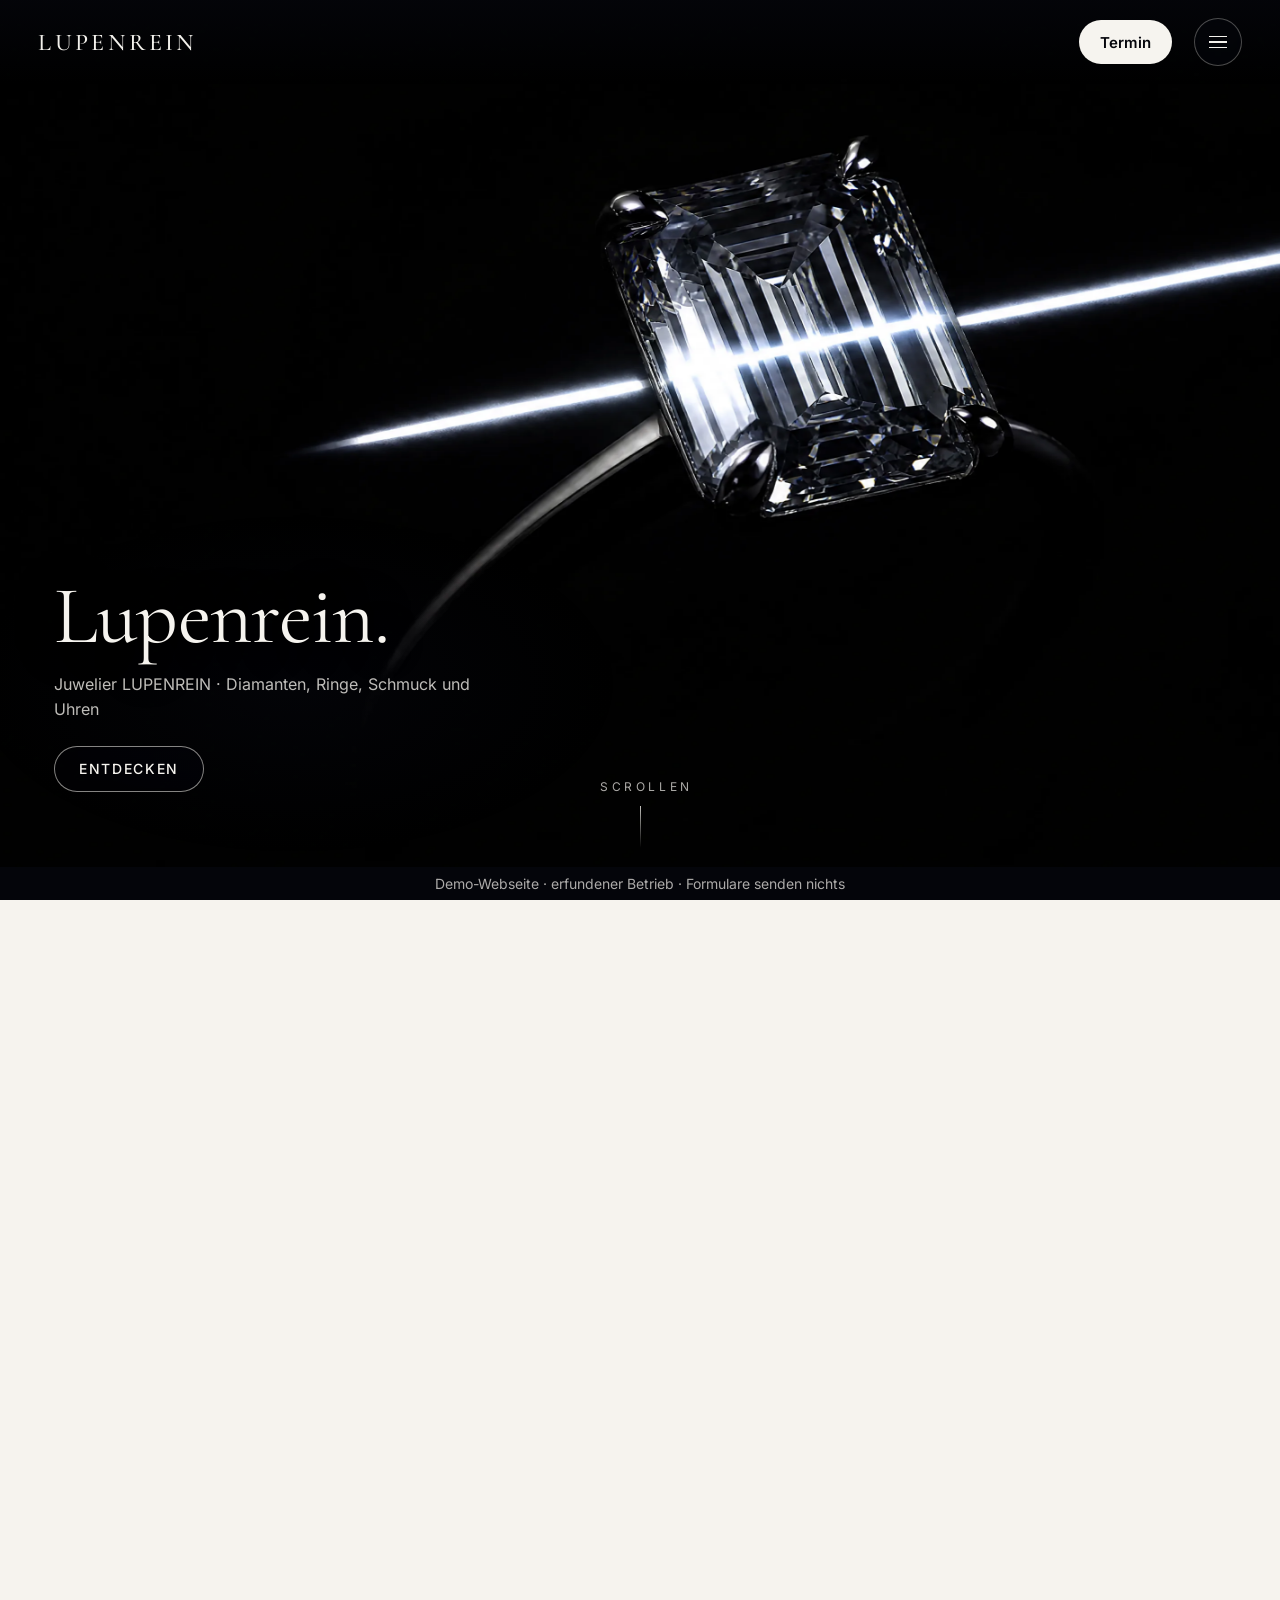
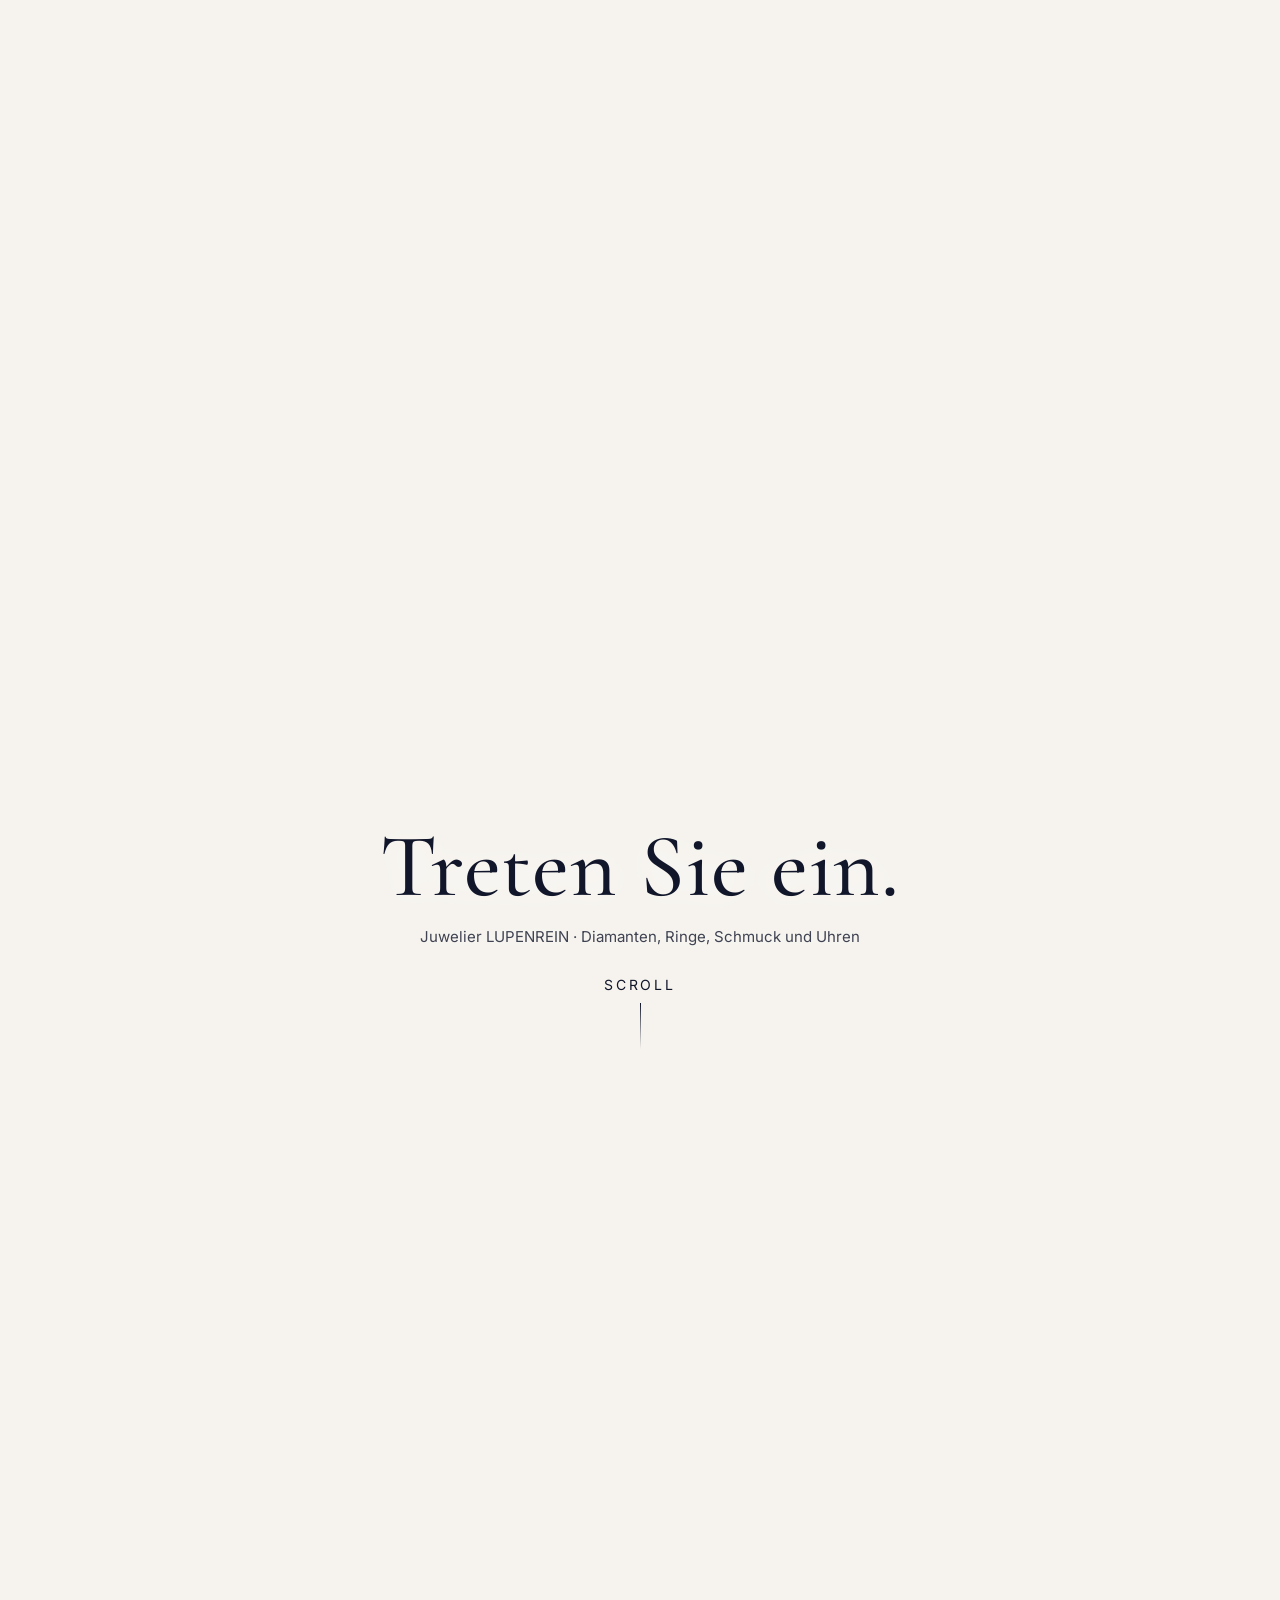
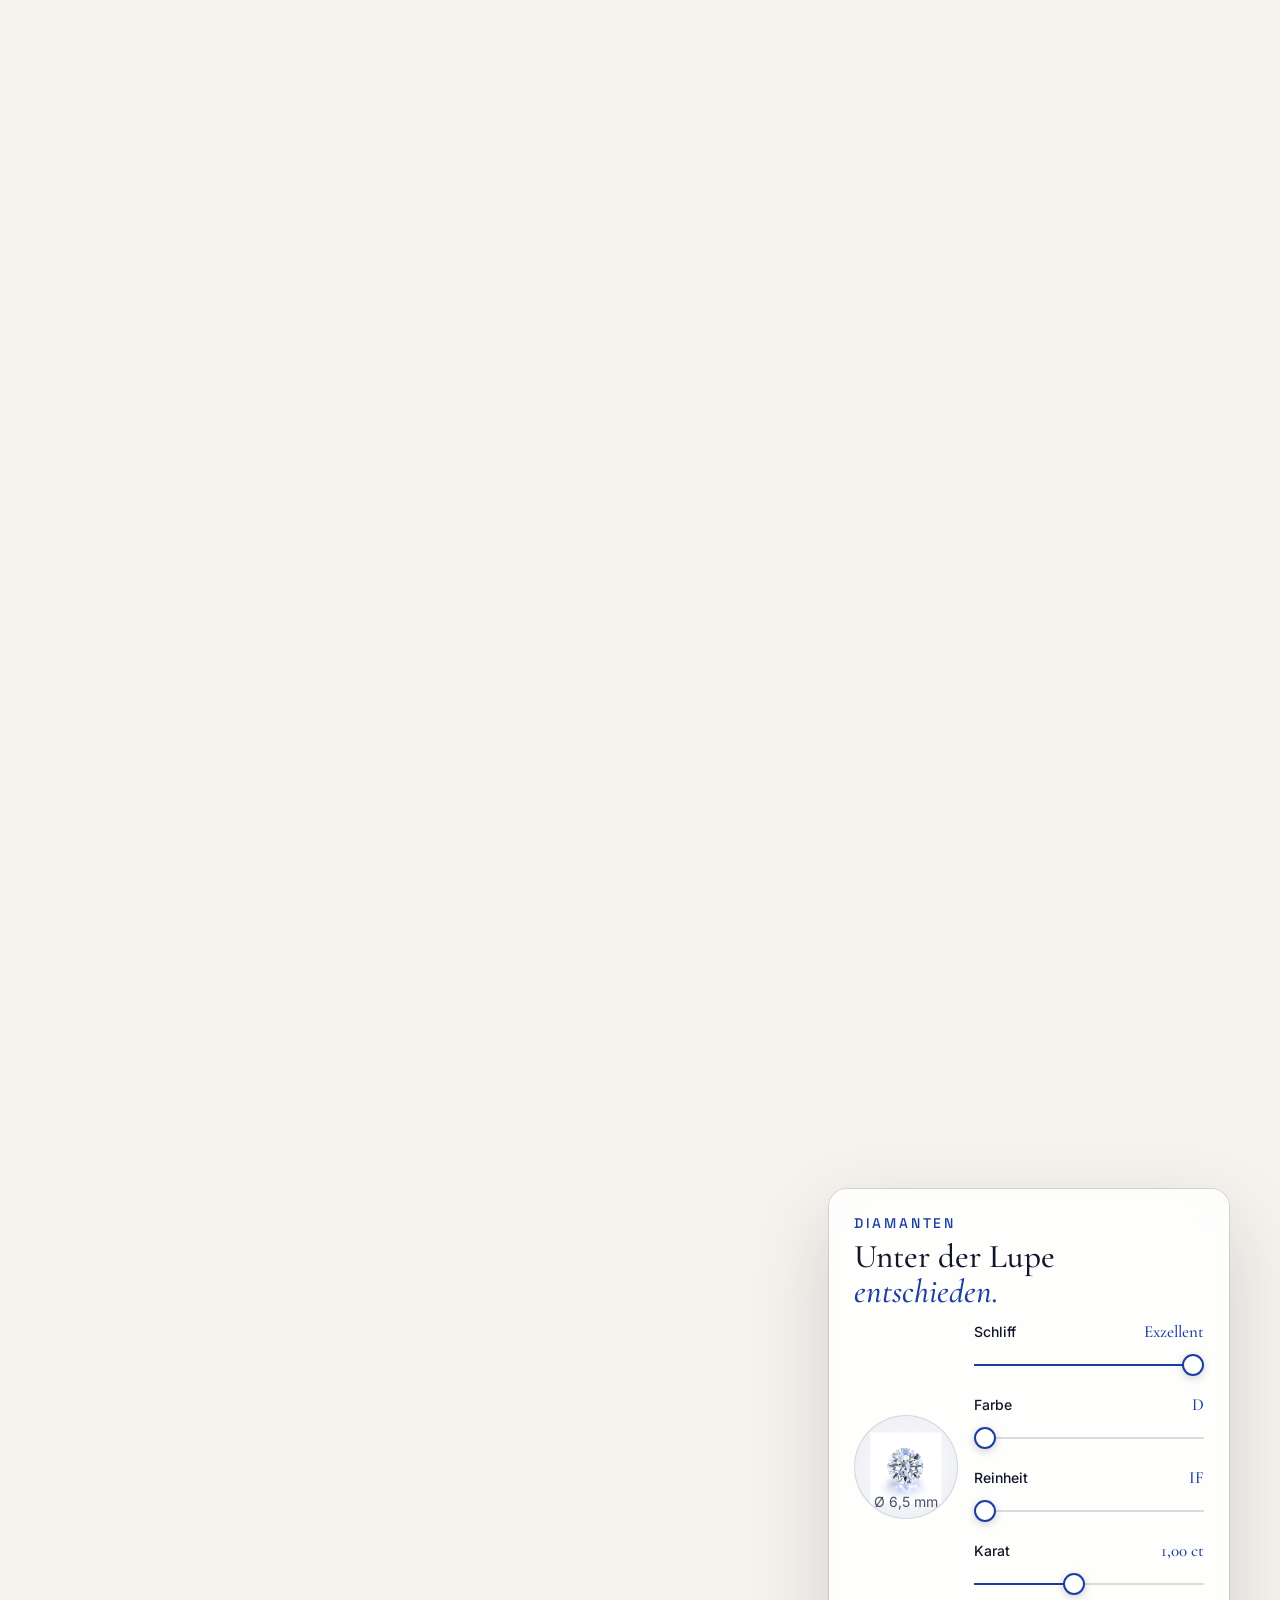
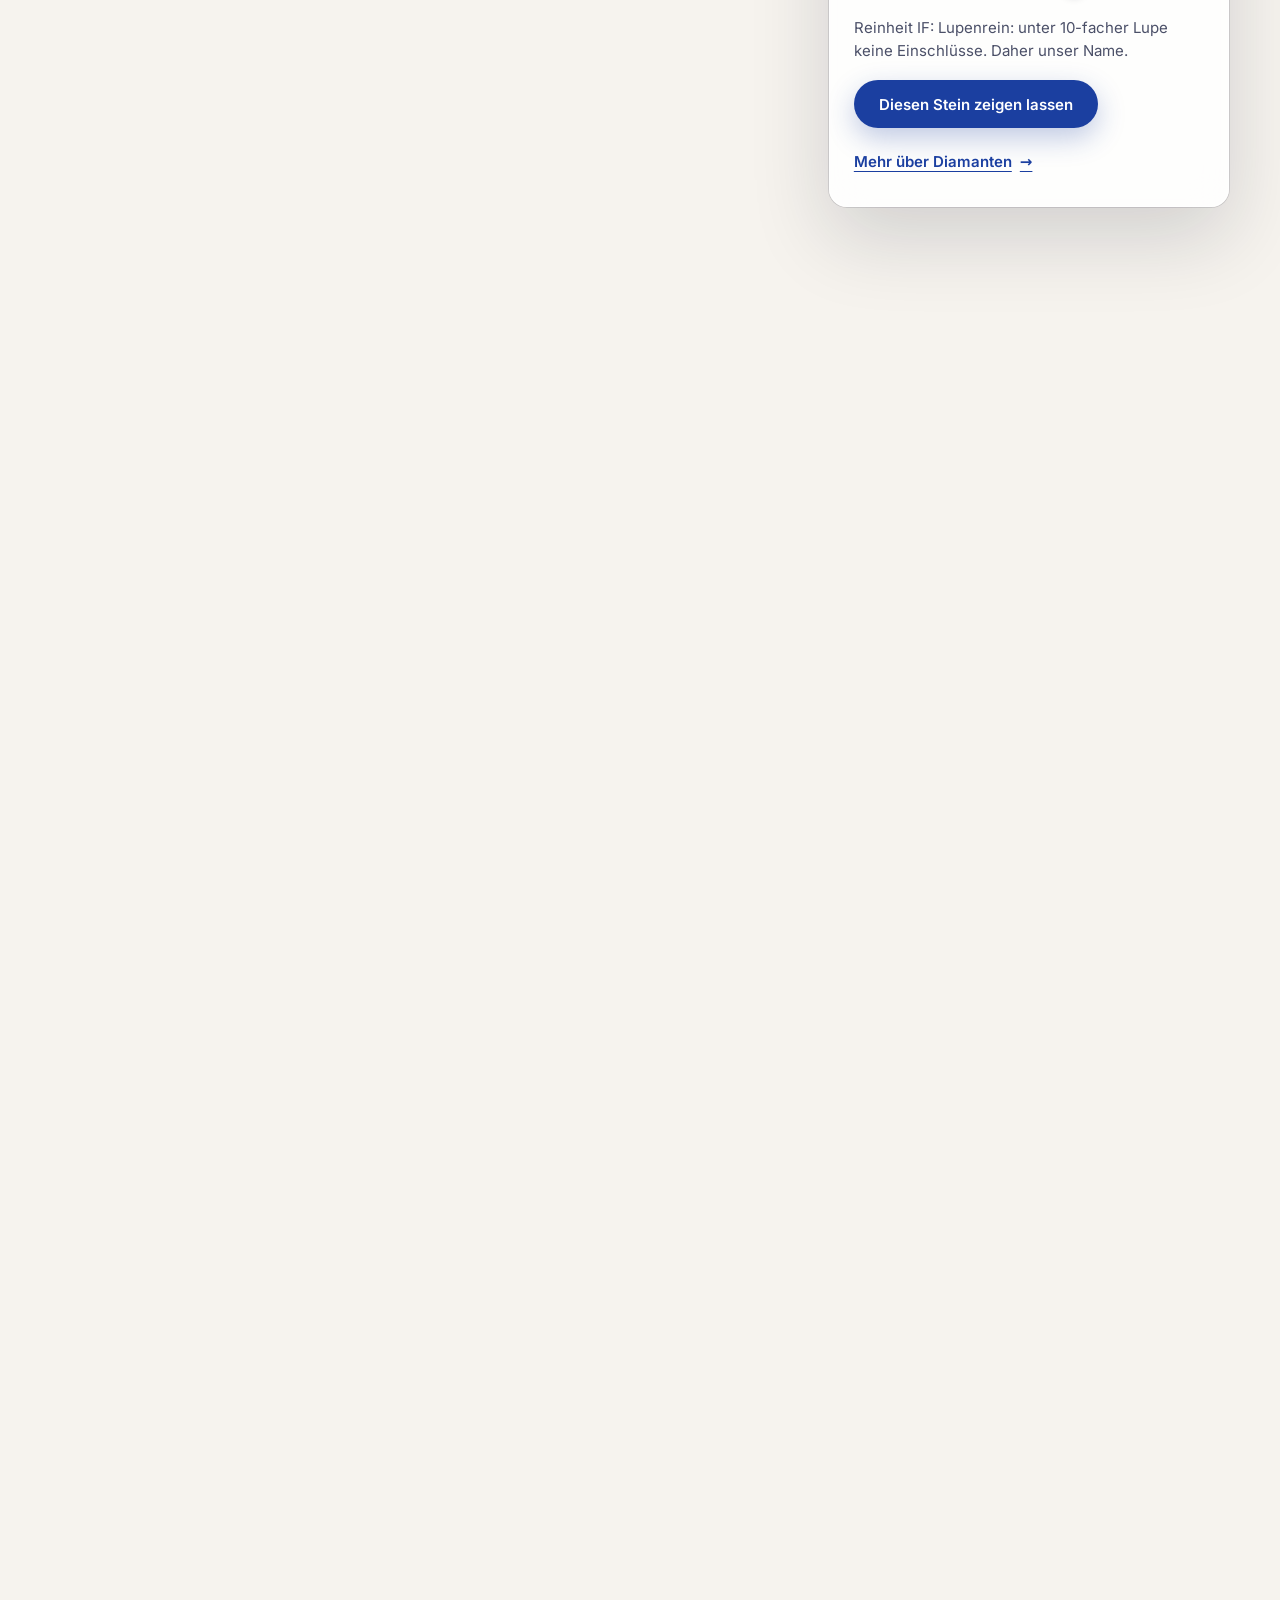
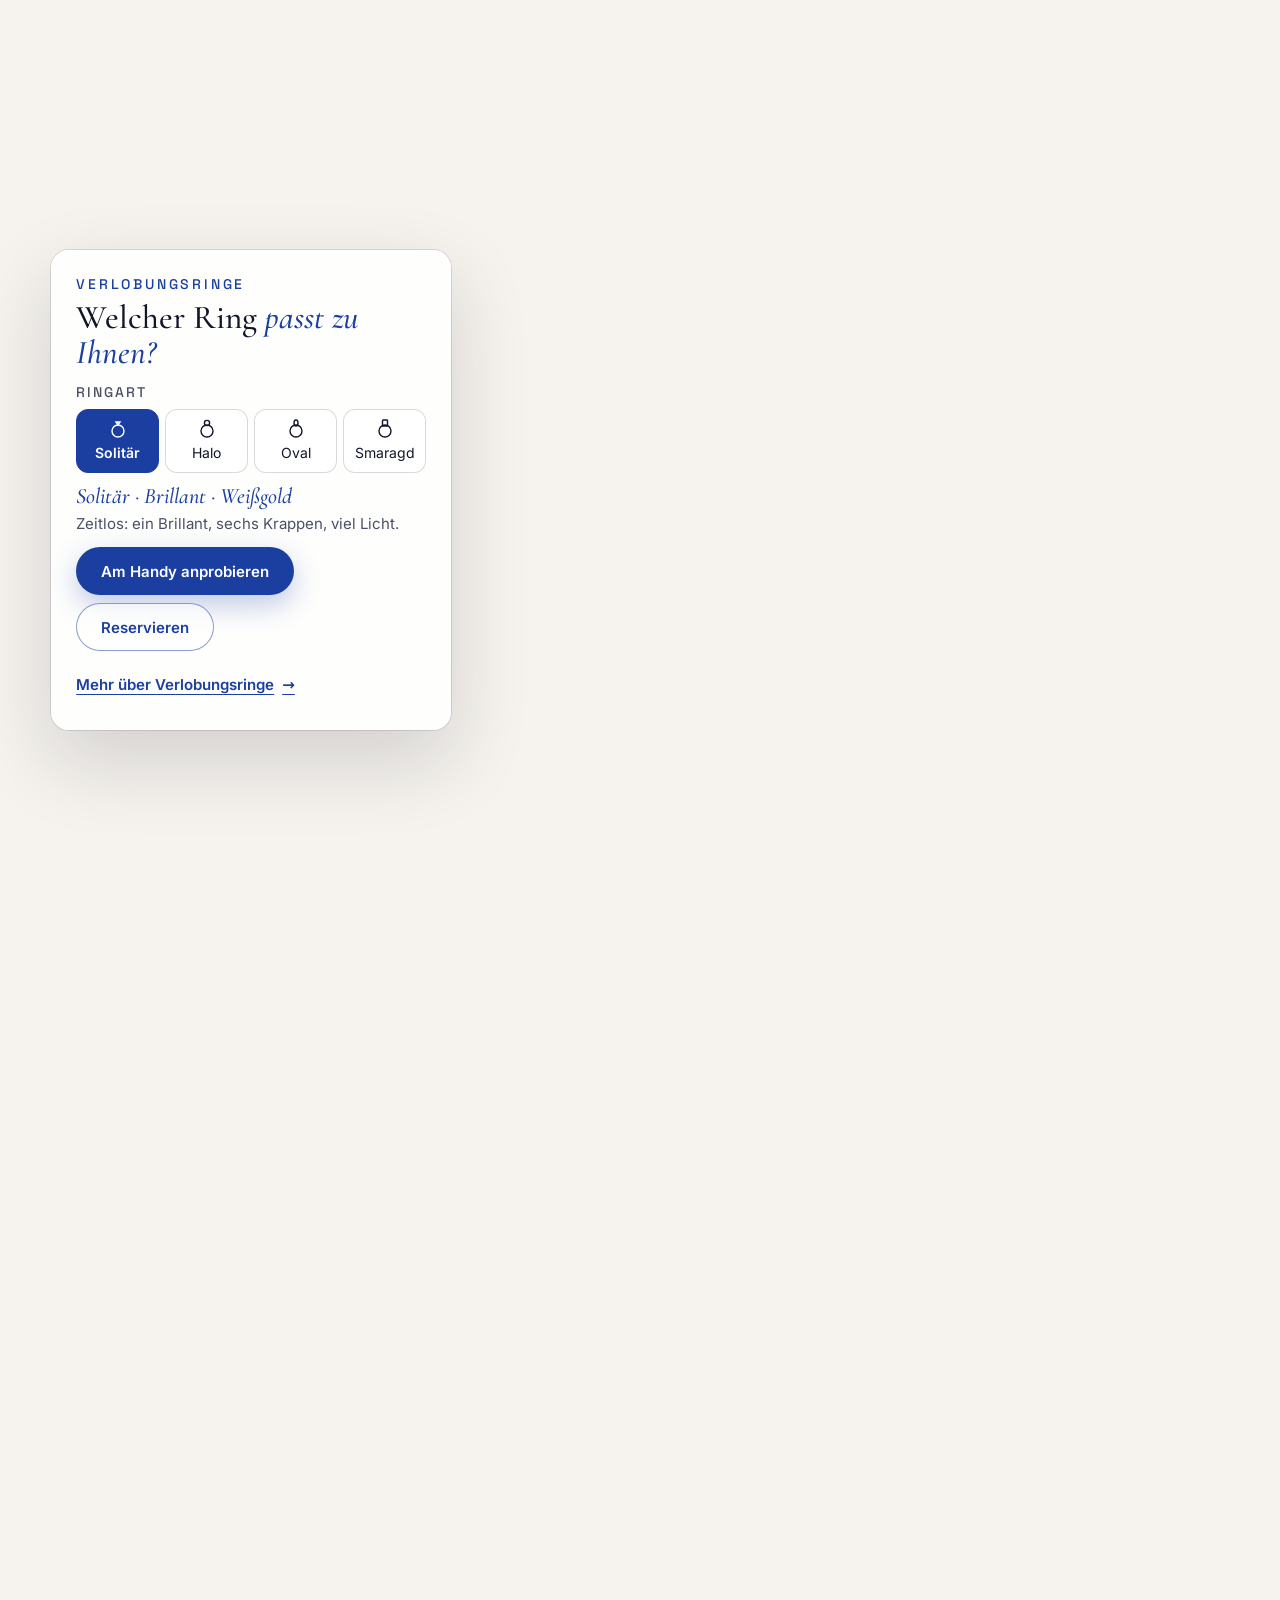
==== commit 4d4a9dcf: "Unterseite Diamanten (Storyboard 3 Am Tresen), Konfigurator KIR/KIP/RUP Co-Authored-By: Claude Opus " ====
--- a/site/index.html
+++ b/site/index.html
@@ -119,6 +119,7 @@
       </div>
       <p class="info" id="c4info" aria-live="polite"></p>
       <a href="#beratung" class="btn btn-or" data-topic="Ringberatung">Diesen Stein zeigen lassen</a>
+      <a href="diamanten.html" class="sub-link" data-sub>Mehr über Diamanten <span aria-hidden="true">→</span></a>
     </div>
   </div>
 </section>
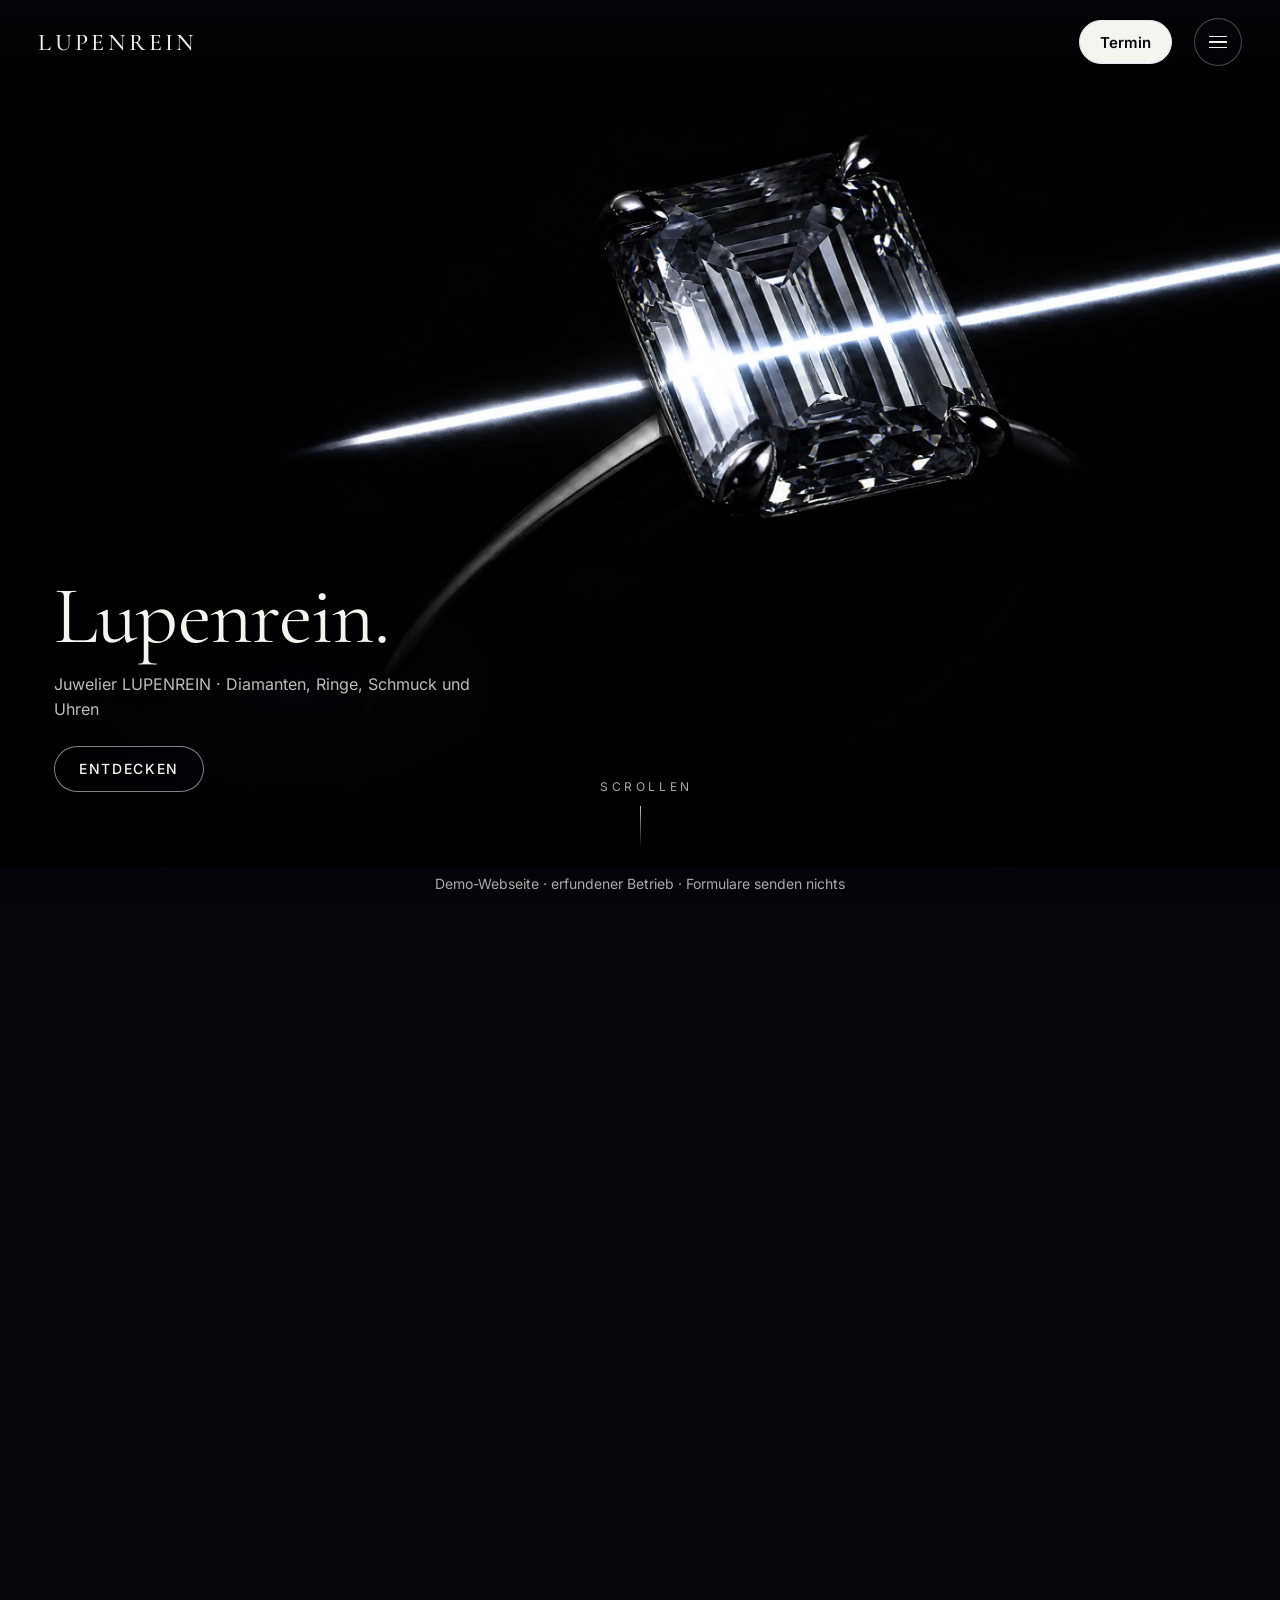
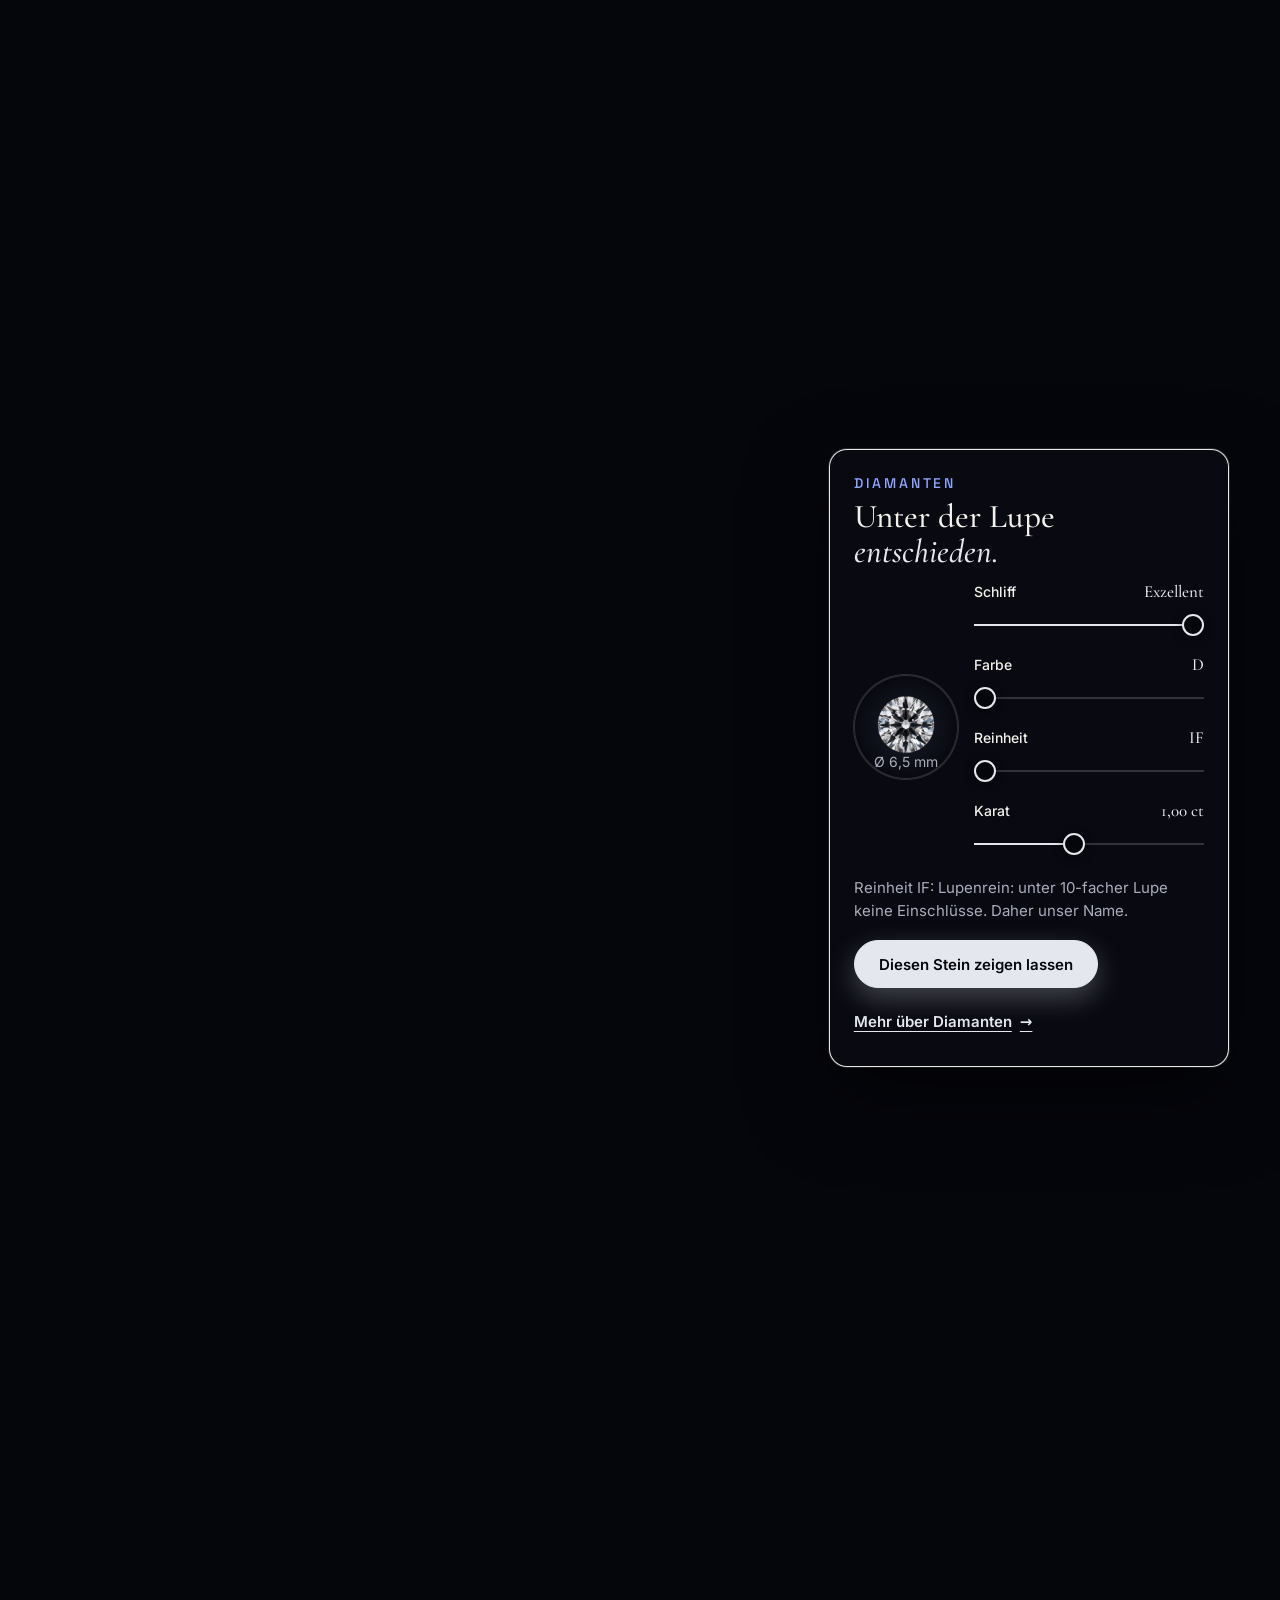
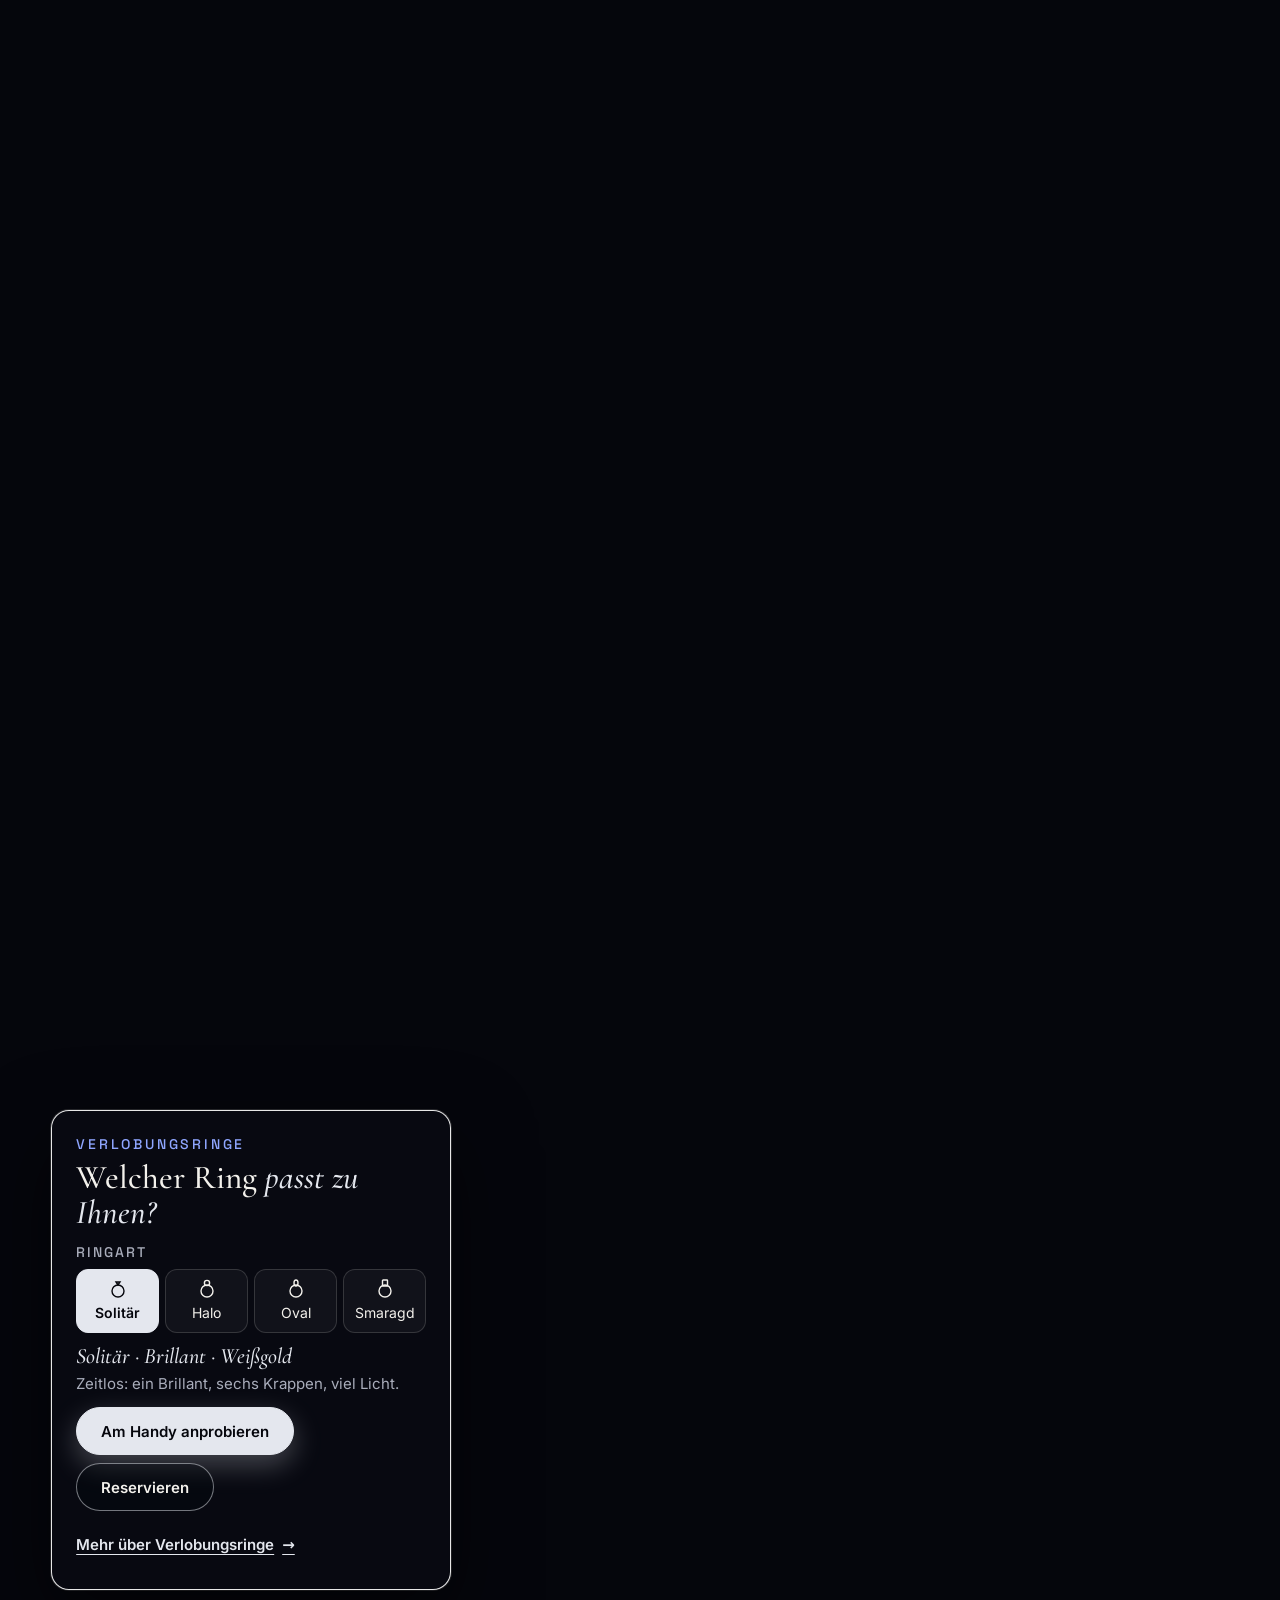
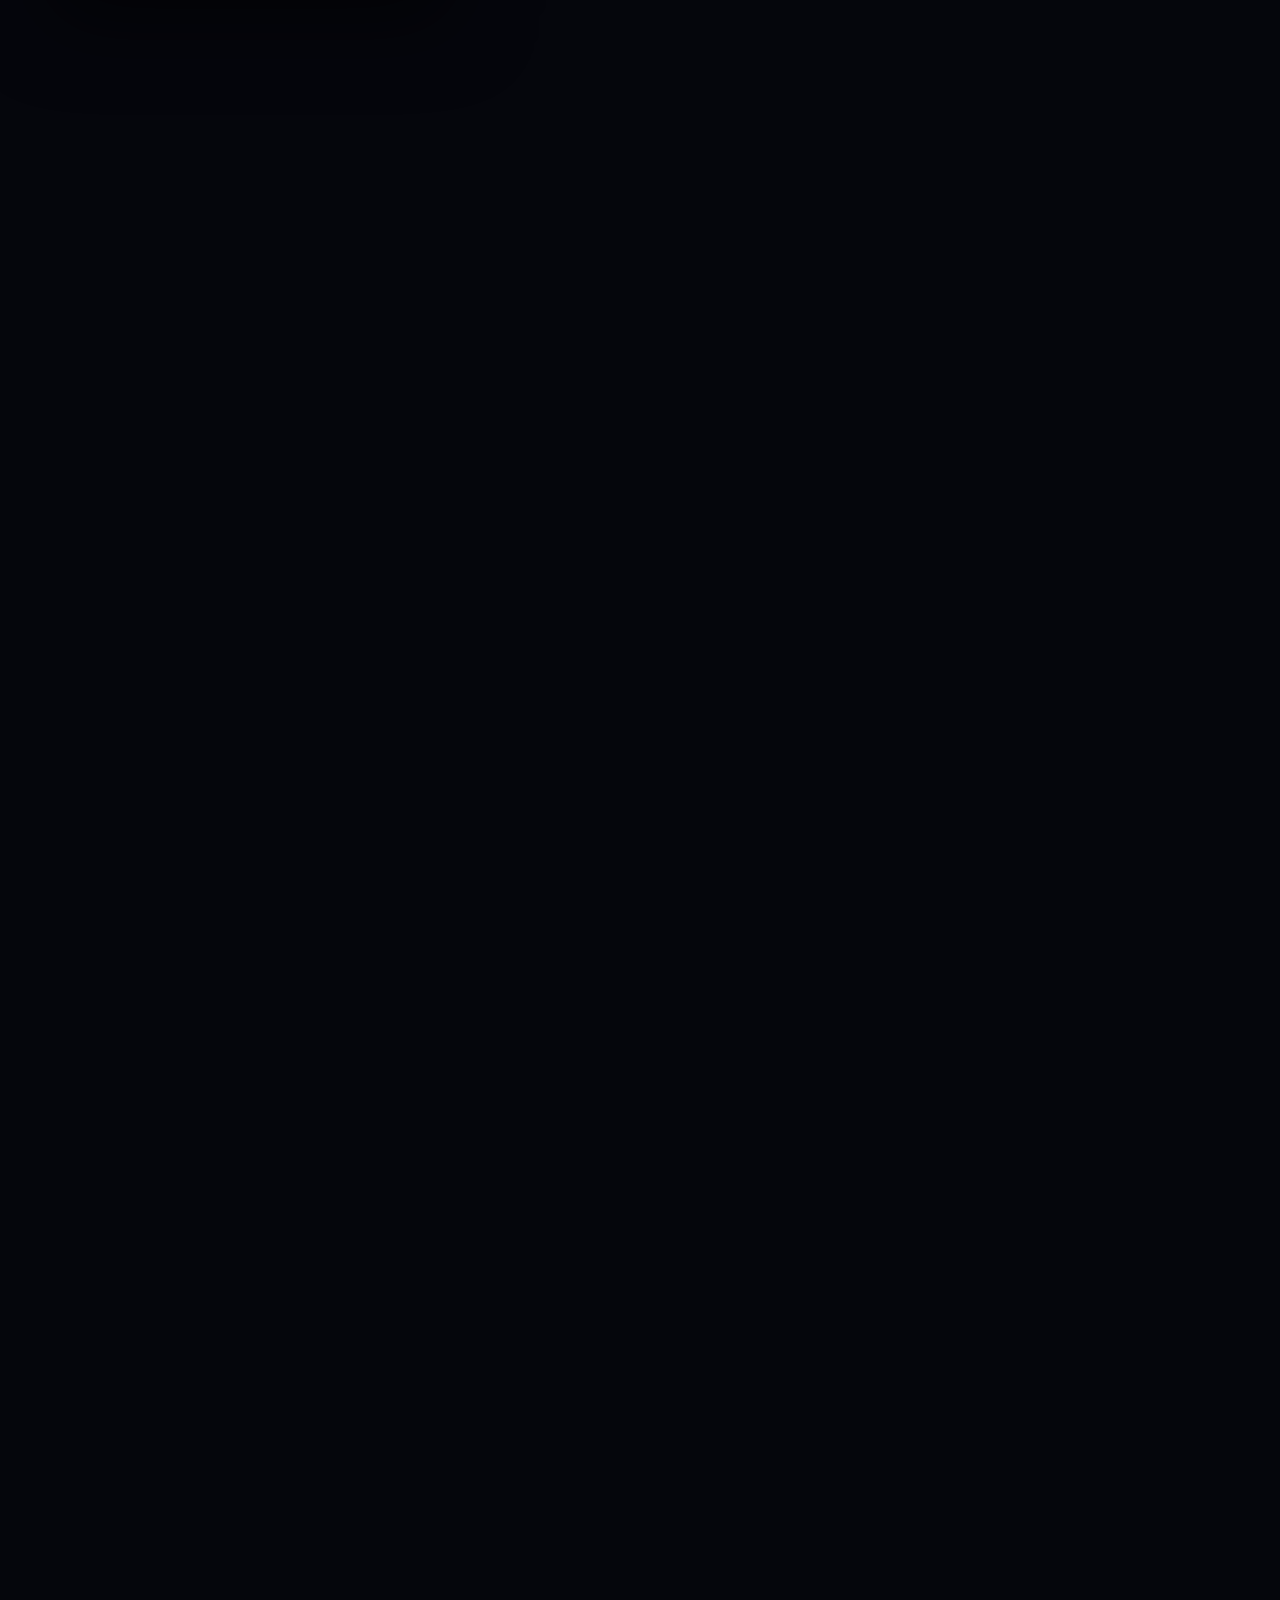
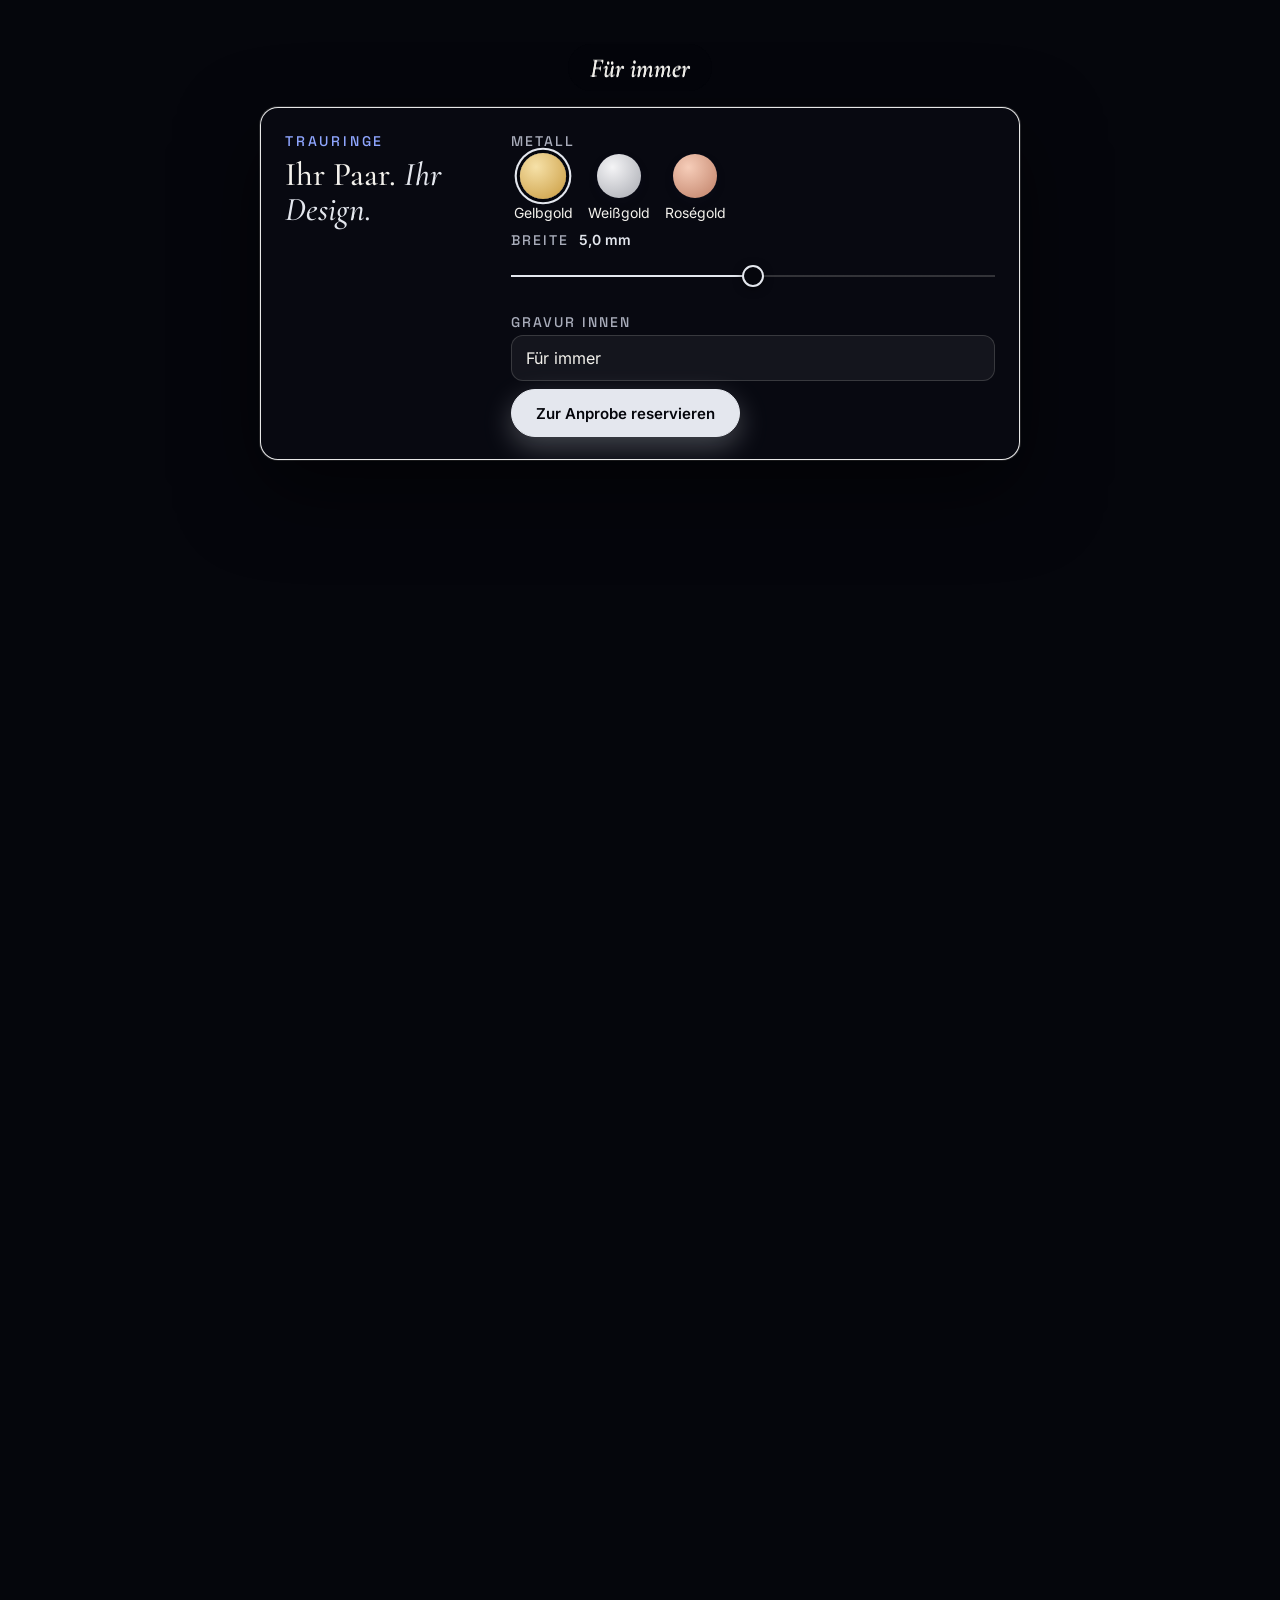
==== commit 193c4a12: "Dunkel statt Weiß: Galerie-Farbwelt dunkel, Eingang entfällt, Diamant-Regler sichtbar, 4K LRT3/4/7/8" ====
--- a/site/index.html
+++ b/site/index.html
@@ -11,12 +11,13 @@
 <link rel="preconnect" href="https://fonts.gstatic.com" crossorigin>
 <link href="https://fonts.googleapis.com/css2?family=Cormorant+Garamond:ital,wght@0,400;0,500;1,400&display=swap" rel="stylesheet">
 <link rel="stylesheet" href="assets/css/style.css?v=4">
+<link rel="stylesheet" href="assets/css/dunkel.css?v=1">
 </head>
 <body>
 <!-- Bühne: alle Fächer als Fotos übereinander, Scrollen fliegt durch die Vitrinen -->
 <div class="stage" id="stage" aria-hidden="true">
   <div class="shot" data-s="0"><div class="hbox" id="hbox"><img data-src="LRB01" alt=""><img data-src="LRB25" alt="" id="heroNear" class="near"></div></div>
-  <div class="shot" data-s="2"><img data-src="LRB03" alt="" style="--fx:28%"></div>
+  <div class="shot" data-s="2"><img data-src="LRB03" alt="" style="--fx:28%" id="dPhoto"><div class="dstone" id="dStone" hidden><img src="assets/img/stein_cut.webp" alt="" draggable="false"><svg viewBox="0 0 100 100" aria-hidden="true"></svg></div></div>
   <div class="shot" data-s="3"><img data-src="LRB04" alt="" id="ringShot" style="--fx:72%"></div>
   <div class="shot" data-s="4"><img data-src="LRB05" alt="" id="trauShot"></div>
   <div class="shot case" data-s="5"><img data-src="LRB02" alt="" class="bgblur"><div class="vit"><img data-src="LRB11" alt="" id="dShot"></div></div>
@@ -106,7 +107,7 @@
       <h2>Unter der Lupe <em>entschieden.</em></h2>
       <div class="c4">
         <div class="c4-stage" id="c4stage">
-          <div class="gem" id="gem"><div class="gem-img" data-img="LRB22"></div><div class="gem-tint" id="gemTint"></div><svg class="gem-inc" id="gemInc" viewBox="0 0 100 100" aria-hidden="true"></svg><div class="gem-spark" id="gemSpark"></div></div>
+          <div class="gem" id="gem"><img class="gem-img" src="assets/img/stein_cut.webp" alt="" draggable="false"><div class="gem-tint" id="gemTint"></div><svg class="gem-inc" id="gemInc" viewBox="0 0 100 100" aria-hidden="true"></svg><div class="gem-spark" id="gemSpark"></div></div>
           <div class="loupe" id="loupe" aria-hidden="true"></div>
           <p class="c4-mm" id="c4mm">Ø 6,5 mm</p>
         </div>
--- a/site/assets/css/dunkel.css
+++ b/site/assets/css/dunkel.css
@@ -0,0 +1,78 @@
+/* Eugen 26.11.2026: Nach dem dunklen Einstieg darf die Seite NICHT weiß werden. Die Galerie übernimmt die Welt des Einstiegs:
+   Schwarz, schmale Lichtschlitze, Kobalt-Samt, Platin. Diese Datei überschreibt die Farbwelt „Weiße Galerie“ aus style.css. */
+:root{
+  --bg:#05060c;--bg-rgb:5,6,12;--stone:#14161f;
+  --ink:#f3f1ec;--ink-rgb:243,241,236;--mut:#a9adbb;
+  --or:#e4e7ee;--or-rgb:228,231,238;--or2:#8fa6ff;--on-or:#05060c;
+  --line:rgba(243,241,236,.16);
+  --glass:rgba(10,12,20,.72);
+  color-scheme:dark;
+}
+/* Eingang „Treten Sie ein“ entfällt: der Einstieg fährt direkt in die erste Vitrine */
+#eingang,.shot[data-s="0"]{display:none!important}
+
+.stage{background:var(--bg)}
+.shot.case .bgblur{filter:blur(14px) saturate(.9) brightness(.7)}
+.shot.case .vit{box-shadow:0 0 0 1px rgba(228,231,238,.35),0 0 0 6px rgba(20,24,40,.6),0 40px 90px rgba(0,0,0,.6)}
+.shot.case .vit::after{background:linear-gradient(115deg,rgba(255,255,255,.12),transparent 35%,transparent 70%,rgba(255,255,255,.05))}
+.pane,.door{border-color:rgba(228,231,238,.55);box-shadow:0 0 0 1px rgba(143,166,255,.25),0 30px 80px rgba(0,0,0,.5)}
+.door i{background:linear-gradient(115deg,rgba(255,255,255,.12),rgba(255,255,255,.02) 40%,rgba(255,255,255,.07) 70%,rgba(255,255,255,.02))}
+
+.demo-bar{background:rgba(5,6,12,.88);color:var(--mut)}
+.top{background:linear-gradient(rgba(5,6,12,.8),rgba(5,6,12,0))}
+.menu a{color:var(--ink)}
+.burger{background:rgba(5,6,12,.6);border-color:var(--line)}
+.burger span{background:var(--ink)}
+
+.card{background:var(--glass);color:var(--ink);box-shadow:0 30px 80px rgba(0,0,0,.55),0 0 0 1px var(--line)}
+.card h2,.card h3{color:var(--ink)}
+.card em,.kicker{color:var(--or2)}
+.info,.small,.step-n,.c4-mm{color:var(--mut)}
+.sub-link{color:var(--or)}
+
+.btn-or,.btn.btn-or{background:var(--or);color:var(--on-or);border-color:var(--or)}
+.btn-or:hover{background:#fff}
+.btn-line{border-color:rgba(228,231,238,.5);color:var(--ink);background:rgba(5,6,12,.35)}
+.btn-line:hover{background:var(--or);color:var(--on-or)}
+
+.chip,.drawer,.slots button,.days button,.cal button{background:rgba(255,255,255,.04);border-color:var(--line);color:var(--ink)}
+.chip.on,.drawer.on,.slots button.on,.days button.on,.cal button.on{background:var(--or);border-color:var(--or);color:var(--on-or)}
+.days button.on small{color:var(--on-or)}
+.drawer.on::after{background:rgba(5,6,12,.5)}
+.stamp{background:radial-gradient(circle at 35% 30%,#2a2e3c,#11131b);color:var(--ink);border-color:var(--line)}
+.stamp.on{background:radial-gradient(circle at 35% 30%,#8fa6ff,#2b3f8f);color:#fff}
+.sw.on i{box-shadow:0 0 0 3px var(--bg),0 0 0 5px var(--or)}
+.timeline li span{background:var(--bg)}
+.engr{background:rgba(5,6,12,.7);color:var(--ink)}
+
+input[type=range]::-webkit-slider-runnable-track{background:linear-gradient(90deg,var(--or) var(--v,50%),rgba(243,241,236,.18) var(--v,50%))}
+input[type=range]::-moz-range-track{background:rgba(243,241,236,.18)}
+input[type=range]::-webkit-slider-thumb{background:var(--bg);border-color:var(--or);box-shadow:0 2px 8px rgba(0,0,0,.5)}
+input[type=range]::-moz-range-thumb{background:var(--bg);border-color:var(--or)}
+input[type=text],input:not([type]),input[inputmode]{background:rgba(255,255,255,.05);border-color:var(--line);color:var(--ink)}
+
+.c4-stage{background:radial-gradient(circle,#1a1d2a 0%,#07080e 75%);box-shadow:0 0 0 1px var(--line)}
+.loupe{background:#07080e;box-shadow:0 0 0 5px rgba(5,6,12,.85)}
+
+.h-hero,.flight-txt{color:var(--ink);text-shadow:0 2px 30px rgba(0,0,0,.8)}
+.hero-sub{color:var(--ink);text-shadow:0 1px 14px rgba(0,0,0,.8)}
+.revs>.kicker,.rv-note{text-shadow:0 1px 10px #000}
+.rv{background:var(--glass);color:var(--ink);box-shadow:0 20px 50px rgba(0,0,0,.5),0 0 0 1px var(--line)}
+
+.modal{background:#0d0f17;color:var(--ink);box-shadow:0 40px 100px rgba(0,0,0,.7),0 0 0 1px var(--line)}
+.modal::backdrop{background:rgba(0,0,0,.6)}
+.modal h3{color:var(--ink)}
+.x{background:rgba(255,255,255,.05);border-color:var(--line);color:var(--ink)}
+.ar-demo p{background:rgba(5,6,12,.8);color:var(--ink)}
+.toast{background:var(--or);color:var(--on-or)}
+@media (max-width:1080px){.menu{background:rgba(8,9,15,.97)!important;box-shadow:-30px 0 80px rgba(0,0,0,.6)}}
+footer,.foot{background:#05060c;color:var(--mut)}
+
+/* Diamant-Regler: echter Stein (freigestellt) statt Bild auf Weiß */
+.gem-img{position:absolute;inset:0;width:100%;height:100%;object-fit:contain;mix-blend-mode:normal;transition:filter .5s}
+.gem-inc circle,.gem-inc path{fill:rgba(10,10,14,.85);stroke:rgba(255,255,255,.25)}
+/* Großer Stein auf dem Stift in der Vitrine, wächst mit dem Karat */
+.dstone{position:absolute;transform:translate(-50%,-50%) scale(var(--k,1));transition:transform .6s cubic-bezier(.2,.8,.2,1);pointer-events:none;filter:drop-shadow(0 6px 14px rgba(0,0,0,.6))}
+.dstone img{position:absolute;inset:0;width:100%;height:100%;transition:filter .5s}
+.dstone svg{position:absolute;inset:22%;width:56%;height:56%}
+.dstone svg circle,.dstone svg path{fill:rgba(10,10,14,.85);stroke:rgba(255,255,255,.25)}
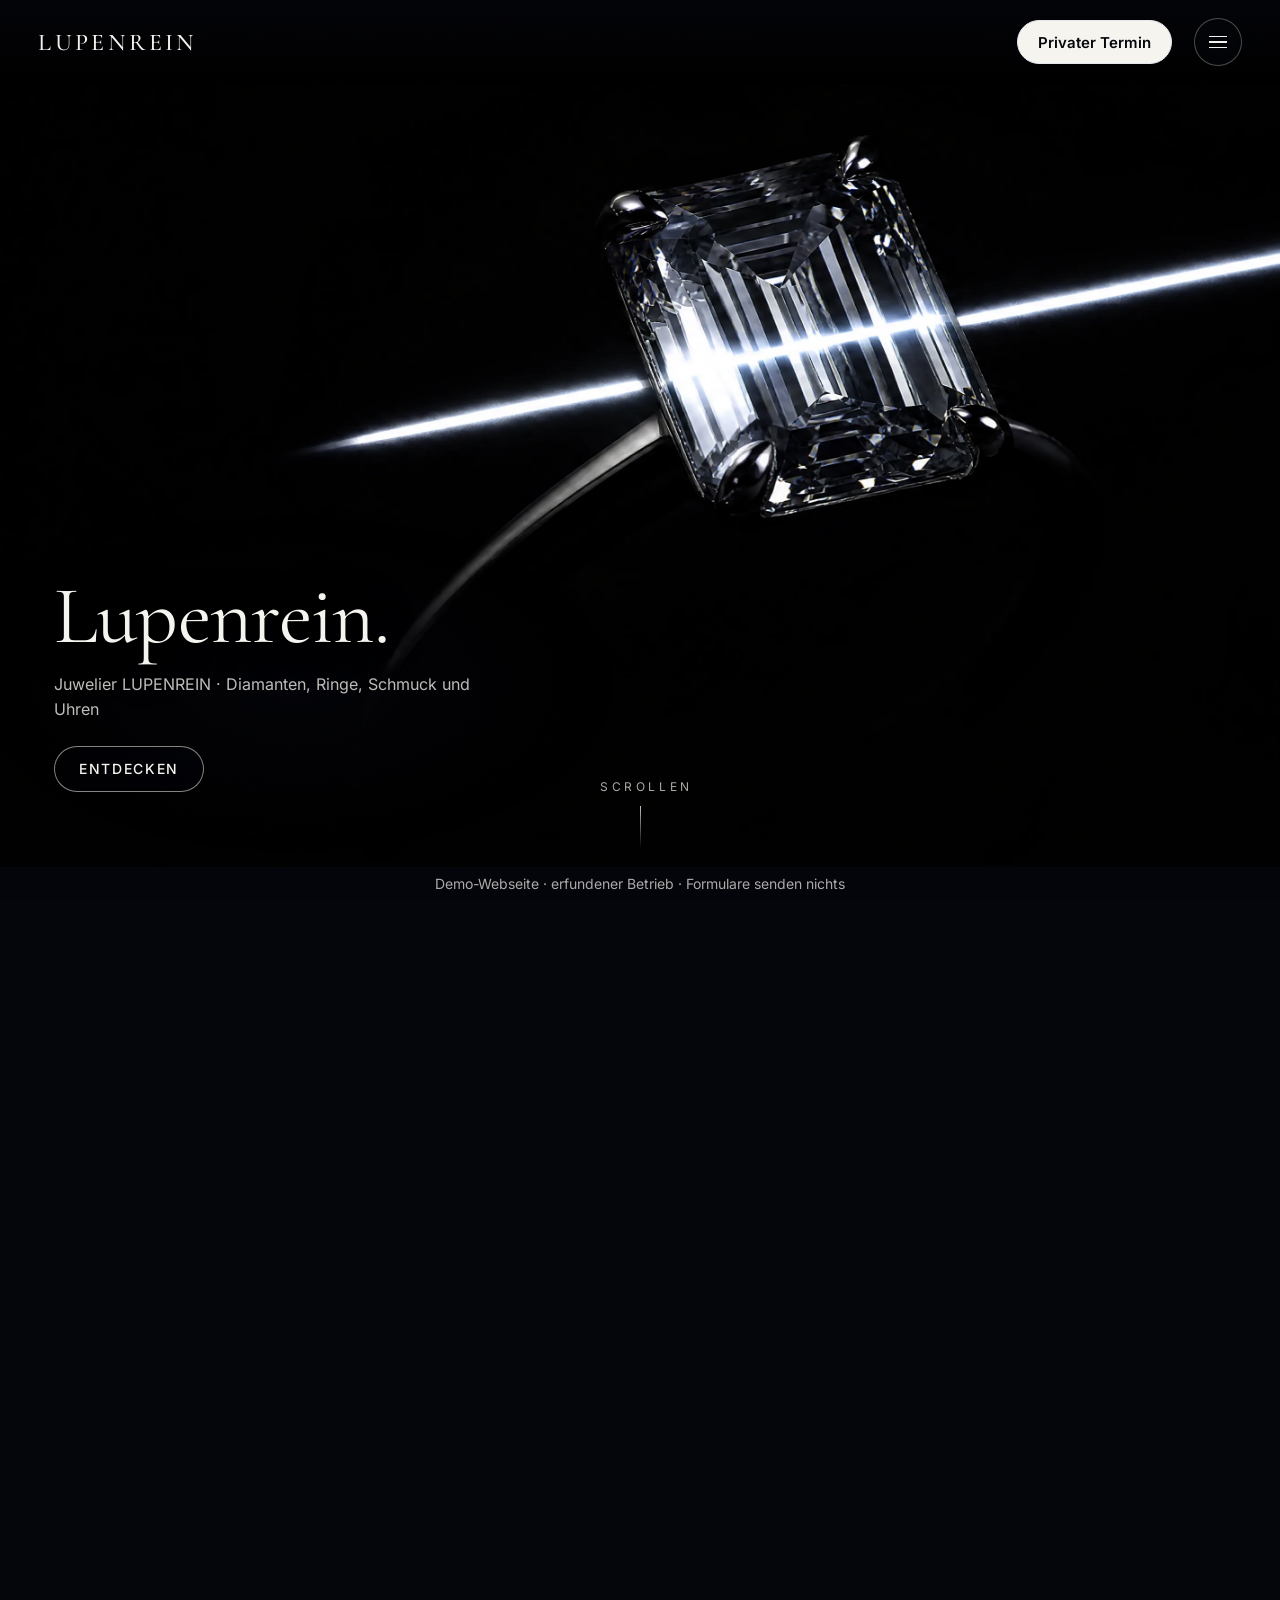
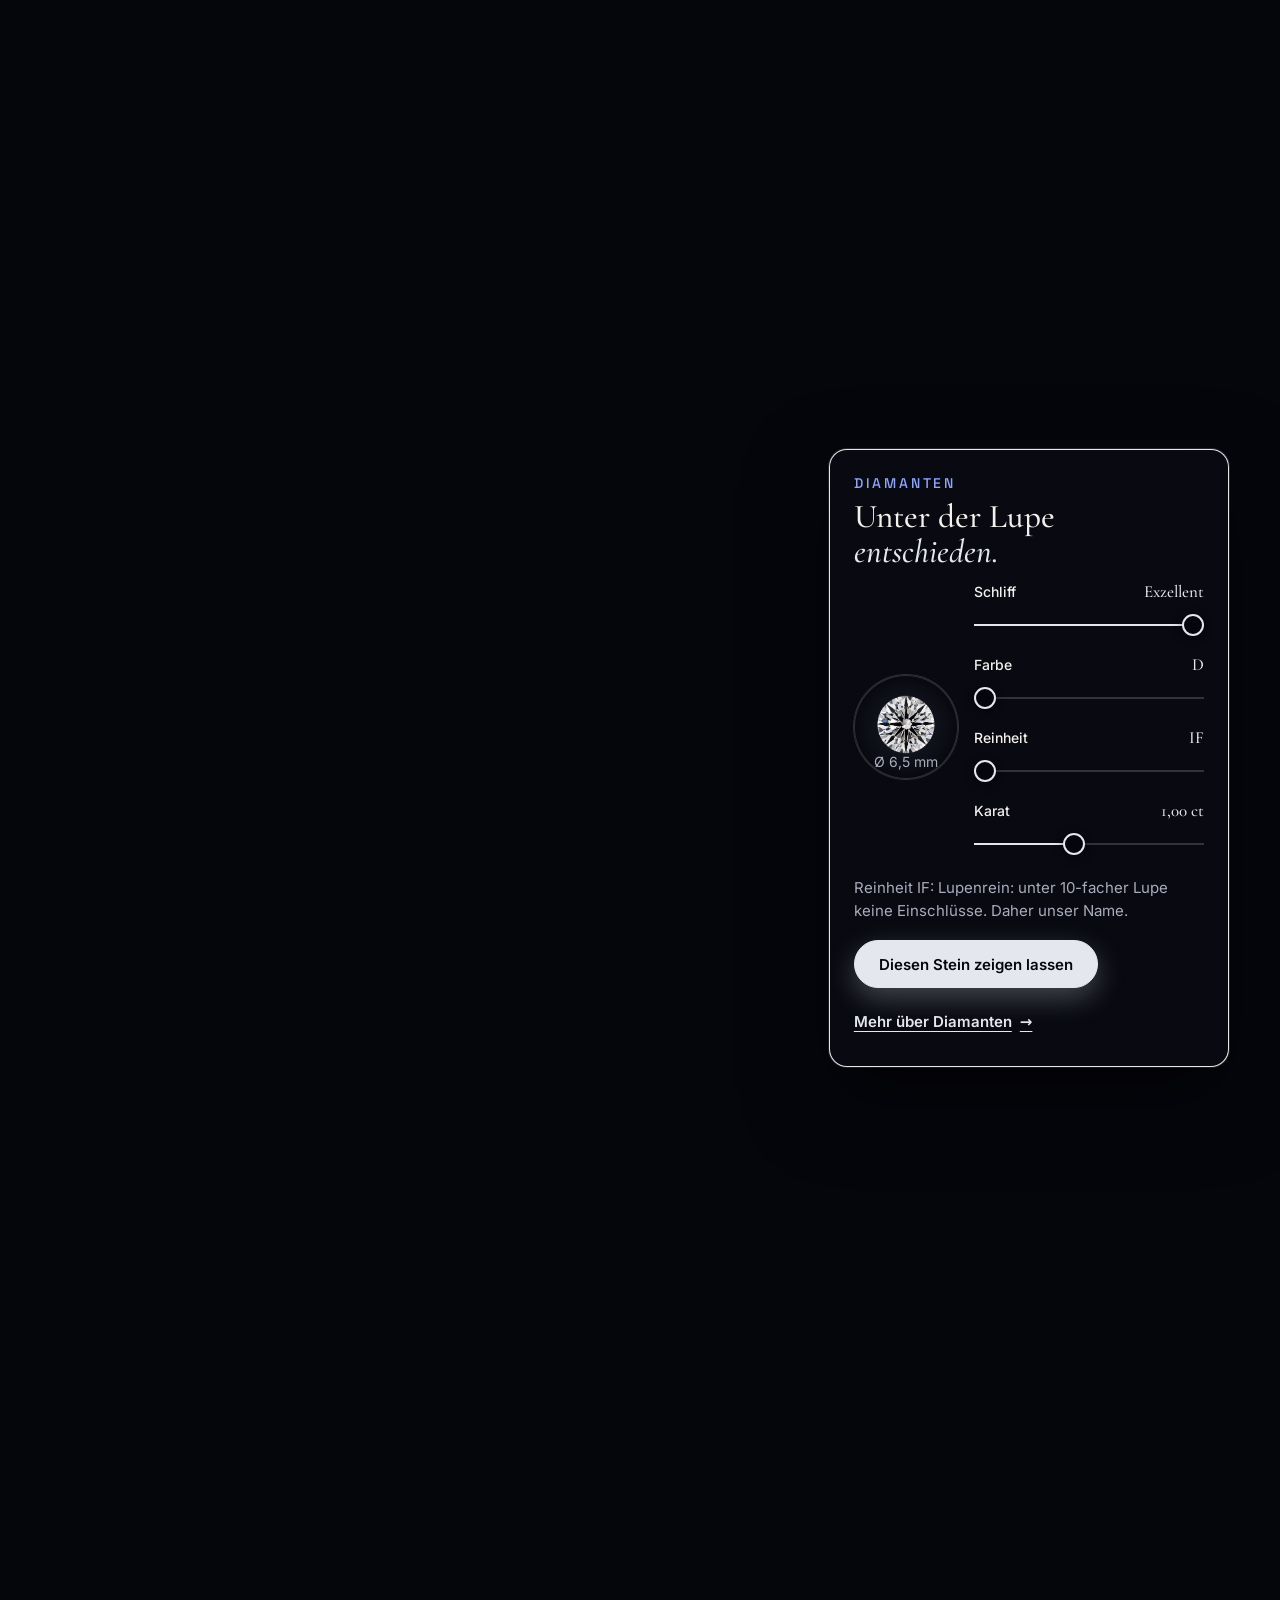
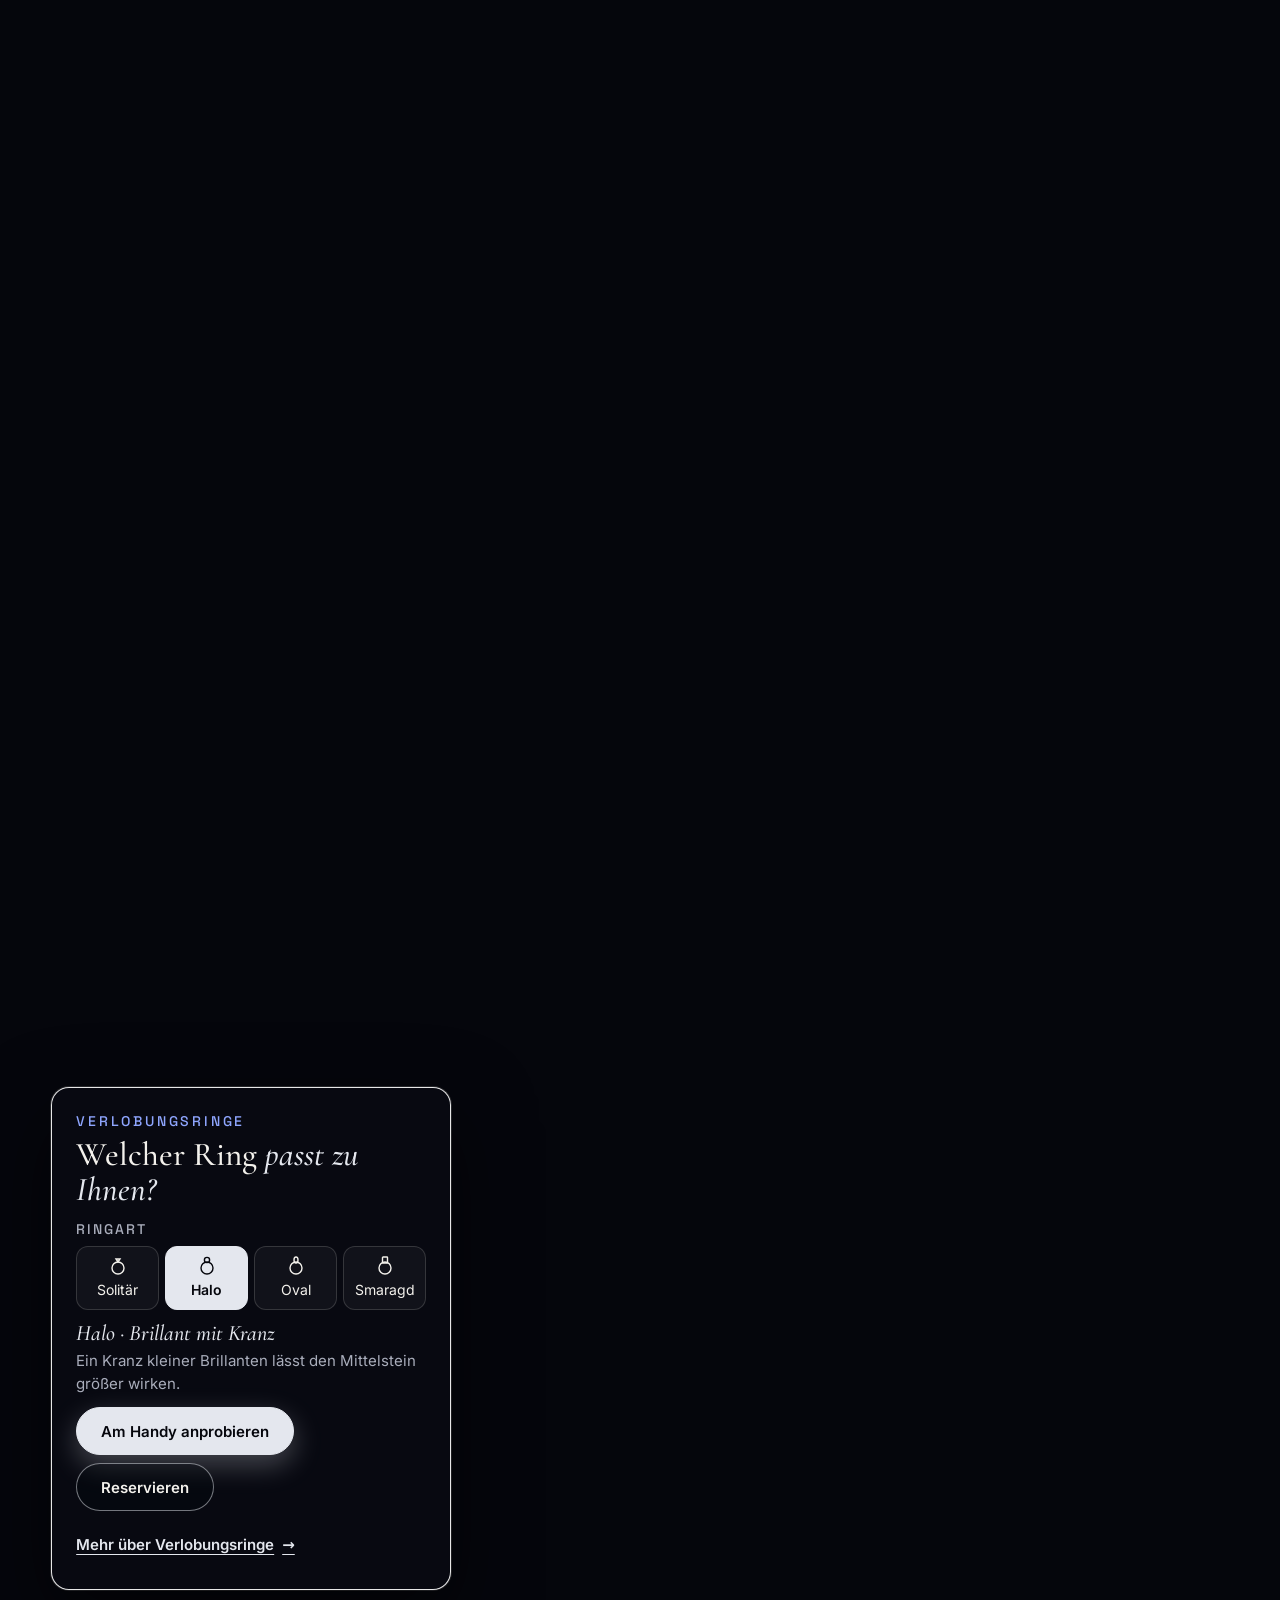
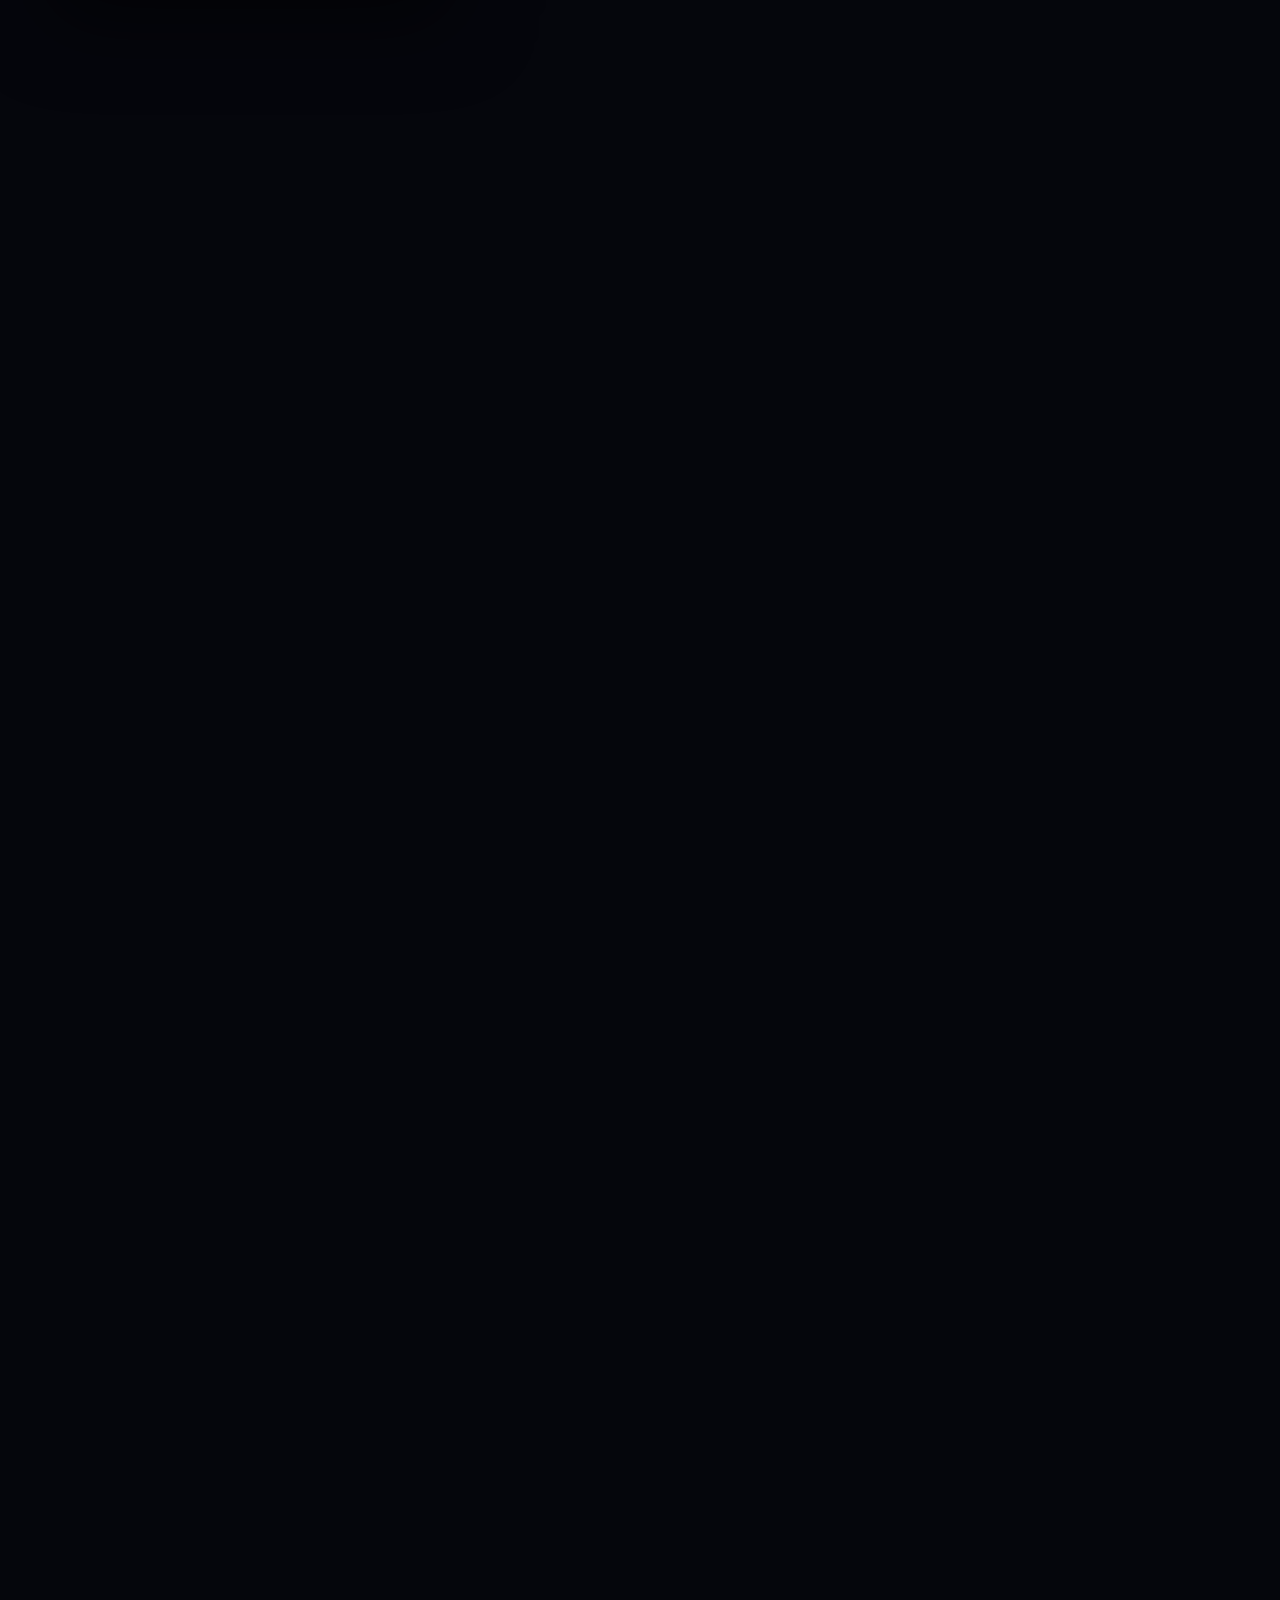
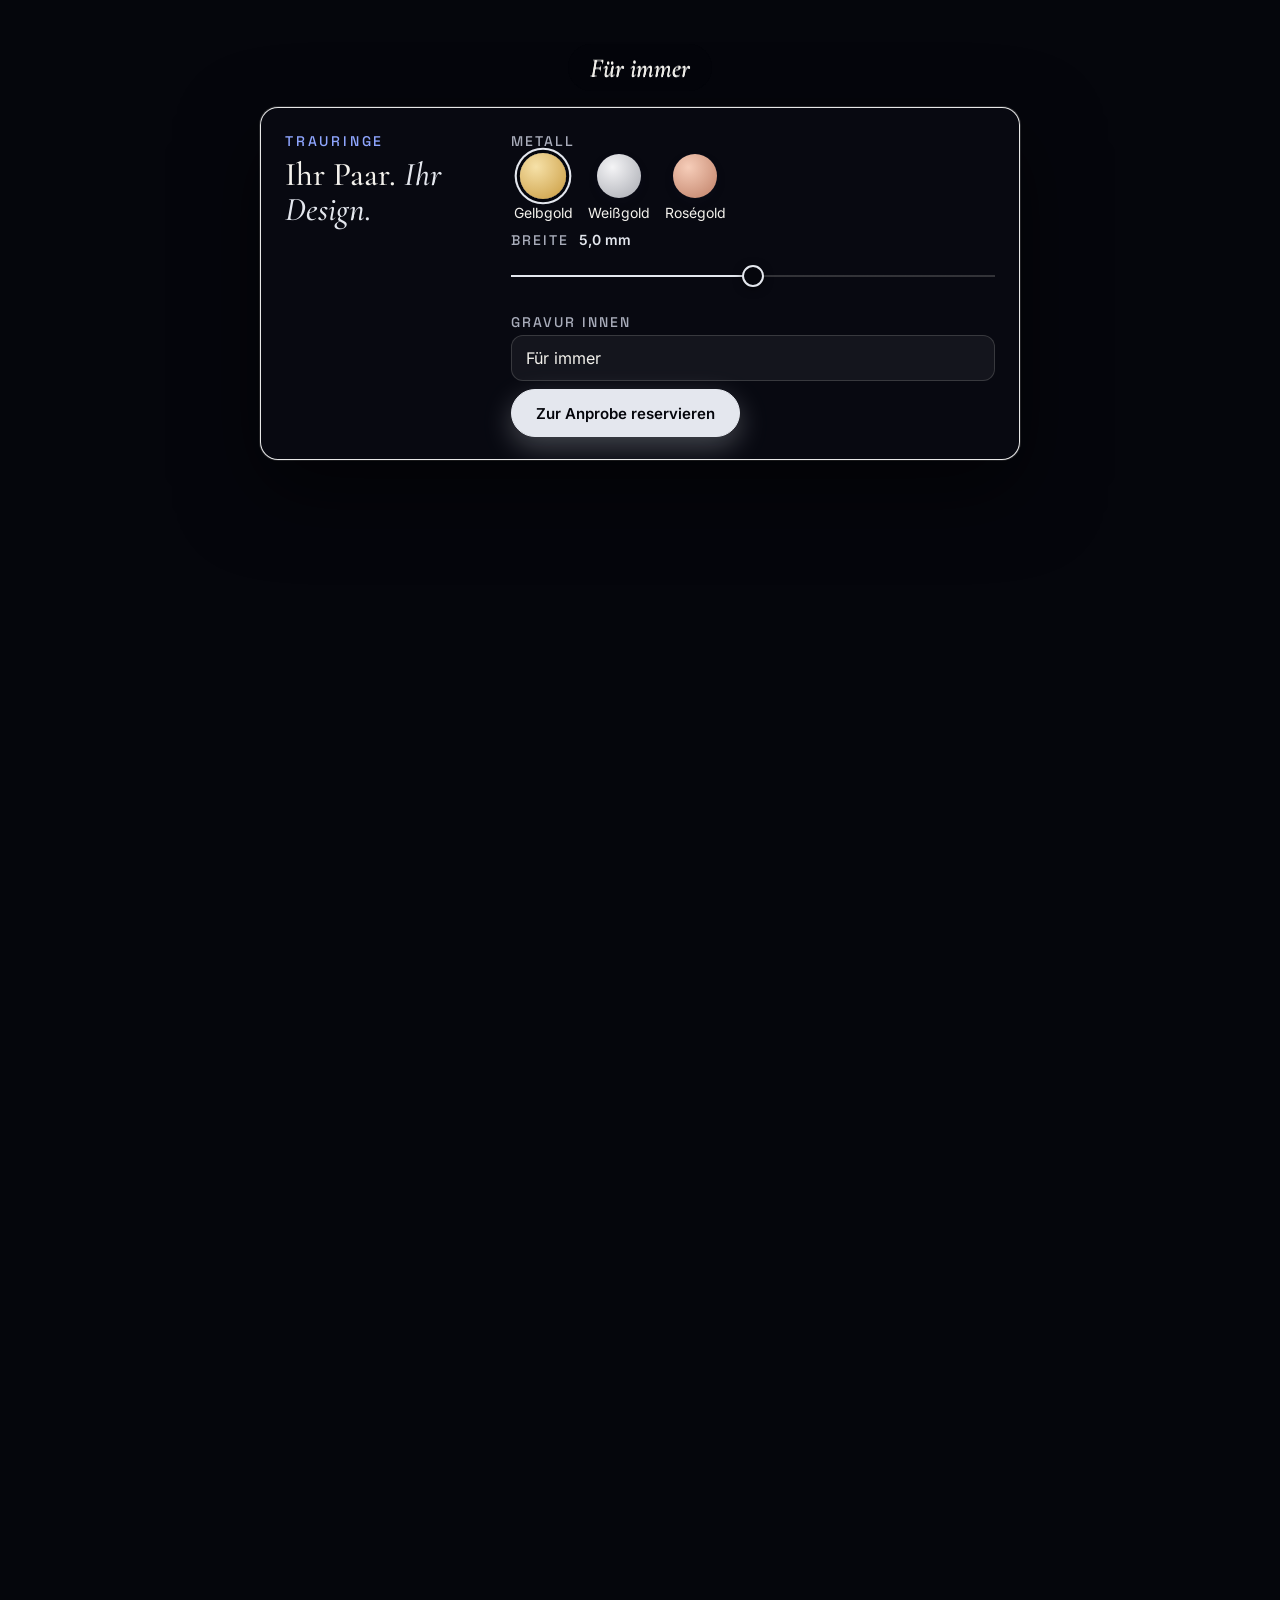
==== commit 59f3a91e: "Ringfinger-Stein wächst, Lounge 3 Ringe, Stein 4K, Gold-Rechner, Schmuck&Uhren groß, Verlobung dunkl" ====
--- a/site/index.html
+++ b/site/index.html
@@ -18,7 +18,7 @@
 <div class="stage" id="stage" aria-hidden="true">
   <div class="shot" data-s="0"><div class="hbox" id="hbox"><img data-src="LRB01" alt=""><img data-src="LRB25" alt="" id="heroNear" class="near"></div></div>
   <div class="shot" data-s="2"><img data-src="LRB03" alt="" style="--fx:28%" id="dPhoto"><div class="dstone" id="dStone" hidden><img src="assets/img/stein_cut.webp" alt="" draggable="false"><svg viewBox="0 0 100 100" aria-hidden="true"></svg></div></div>
-  <div class="shot" data-s="3"><img data-src="LRB04" alt="" id="ringShot" style="--fx:72%"></div>
+  <div class="shot" data-s="3"><img data-src="LRV16" alt="" id="ringShot" style="--fx:50%"></div>
   <div class="shot" data-s="4"><img data-src="LRB05" alt="" id="trauShot"></div>
   <div class="shot case" data-s="5"><img data-src="LRB02" alt="" class="bgblur"><div class="vit"><img data-src="LRB11" alt="" id="dShot"></div></div>
   <div class="shot" data-s="6"><img data-src="LRB06" alt="" style="--fx:78%"></div>
@@ -42,7 +42,7 @@
     <a href="#karriere" data-s="9">Karriere</a>
     <a href="#stimmen" data-s="9">Bewertungen</a>
   </nav>
-  <a href="#beratung" class="btn btn-or top-cta">Termin</a>
+  <a href="#beratung" class="btn btn-or top-cta">Privater Termin</a>
   <button class="burger" id="burger" aria-label="Menü öffnen" aria-expanded="false" aria-controls="menu"><span></span><span></span><span></span></button>
 </header>
 <p class="where" id="where" aria-hidden="true"><b id="whereN">I</b><span id="whereT">Eingang</span></p>
@@ -60,7 +60,7 @@
     <img class="n-l n-fit" data-l="d5" data-n="LRD5" alt="Drei Verlobungsringe nebeneinander im Licht: Solitär, Halo und Smaragdschliff">
     <div class="n-l" id="nDet"><img id="nDetImg" alt="Der gewählte Ring im Detail" style="--fx:40%"></div>
     <img class="n-l" data-l="d7" data-n="LRD7" alt="" style="--fx:55%">
-    <div class="n-l n-d8" data-l="d8w"><img data-l="d8" data-n="LRD8" alt="Private Beratungs-Lounge mit Samtsesseln, eine Beraterin zeigt drei Ringe auf einem Tablett" style="--fx:62%"></div>
+    <div class="n-l n-d8" data-l="d8w"><img data-l="d8" data-n="LRD8R" alt="Private Beratungs-Lounge mit Samtsesseln, eine Beraterin zeigt drei verschiedene Verlobungsringe auf einem Tablett: Solitär, Oval mit Halo, Smaragdschliff" style="--fx:62%"></div>
     <div class="n-flash" data-l="flash" aria-hidden="true"></div>
   </div>
 
@@ -133,10 +133,10 @@
       <h2>Welcher Ring <em>passt zu Ihnen?</em></h2>
       <p class="step-n">Ringart</p>
       <div class="chips icons" id="ringart" role="radiogroup" aria-label="Ringart">
-        <button class="chip on" role="radio" aria-checked="true" data-v="LRB04" data-c="Solitär · Brillant · Weißgold" data-d="Zeitlos: ein Brillant, sechs Krappen, viel Licht."><svg viewBox="0 0 24 24"><circle cx="12" cy="15" r="6"/><path d="M12 9l-2-3h4z"/></svg>Solitär</button>
-        <button class="chip" role="radio" aria-checked="false" data-v="LRB16" data-c="Halo · Brillant mit Kranz" data-d="Ein Kranz kleiner Brillanten lässt den Mittelstein größer wirken."><svg viewBox="0 0 24 24"><circle cx="12" cy="15" r="6"/><circle cx="12" cy="7" r="2.6"/></svg>Halo</button>
-        <button class="chip" role="radio" aria-checked="false" data-v="LRB17" data-c="Oval · Roségold" data-d="Die ovale Form streckt den Finger optisch und wirkt weich."><svg viewBox="0 0 24 24"><circle cx="12" cy="15" r="6"/><ellipse cx="12" cy="7" rx="2" ry="3"/></svg>Oval</button>
-        <button class="chip" role="radio" aria-checked="false" data-v="LRB18" data-c="Smaragdschliff · Gelbgold" data-d="Klare Treppenfacetten, ruhiger Glanz, viel Charakter."><svg viewBox="0 0 24 24"><circle cx="12" cy="15" r="6"/><rect x="9.5" y="4" width="5" height="6" rx=".6"/></svg>Smaragd</button>
+        <button class="chip" role="radio" aria-checked="false" data-v="LRV04" data-c="Solitär · Brillant · Weißgold" data-d="Zeitlos: ein Brillant, sechs Krappen, viel Licht."><svg viewBox="0 0 24 24"><circle cx="12" cy="15" r="6"/><path d="M12 9l-2-3h4z"/></svg>Solitär</button>
+        <button class="chip on" role="radio" aria-checked="true" data-v="LRV16" data-c="Halo · Brillant mit Kranz" data-d="Ein Kranz kleiner Brillanten lässt den Mittelstein größer wirken."><svg viewBox="0 0 24 24"><circle cx="12" cy="15" r="6"/><circle cx="12" cy="7" r="2.6"/></svg>Halo</button>
+        <button class="chip" role="radio" aria-checked="false" data-v="LRV17" data-c="Oval · Roségold" data-d="Die ovale Form streckt den Finger optisch und wirkt weich."><svg viewBox="0 0 24 24"><circle cx="12" cy="15" r="6"/><ellipse cx="12" cy="7" rx="2" ry="3"/></svg>Oval</button>
+        <button class="chip" role="radio" aria-checked="false" data-v="LRV18" data-c="Smaragdschliff · Gelbgold" data-d="Klare Treppenfacetten, ruhiger Glanz, viel Charakter."><svg viewBox="0 0 24 24"><circle cx="12" cy="15" r="6"/><rect x="9.5" y="4" width="5" height="6" rx=".6"/></svg>Smaragd</button>
       </div>
       <p class="pv-cap" id="pvCap"></p>
       <p class="info" id="pvTxt"></p>
@@ -170,14 +170,15 @@
 <section class="scene" id="schmuck" data-s="5" data-n="V" data-t="Schmuck">
   <div class="hold pos-left">
     <div class="card">
-      <p class="kicker">Das ganze Sortiment</p>
-      <h2>Öffnen Sie <em>eine Vitrine.</em></h2>
+      <p class="kicker">Schmuck &amp; Uhren</p>
+      <h2>Das ganze <em>Sortiment.</em></h2>
       <div class="drawers" id="drawers" role="radiogroup" aria-label="Schmuckart">
         <button class="drawer on" role="radio" aria-checked="true" data-img="LRB11" data-t="Ringe" data-d="Solitär, Memoire, Bandringe in Gelb-, Weiß- und Roségold.">Ringe</button>
         <button class="drawer" role="radio" aria-checked="false" data-img="LRB12" data-t="Ketten" data-d="Panzer, Anker, Figaro: fein gearbeitet, in jeder Länge.">Ketten</button>
         <button class="drawer" role="radio" aria-checked="false" data-img="LRB13" data-t="Colliers" data-d="Brillant-Colliers für die großen Abende.">Colliers</button>
         <button class="drawer" role="radio" aria-checked="false" data-img="LRB14" data-t="Armbänder" data-d="Tennisarmbänder, Armreifen, Gliederarmbänder.">Armbänder</button>
         <button class="drawer" role="radio" aria-checked="false" data-img="LRB15" data-t="Ohrschmuck" data-d="Brillant-Stecker, Creolen, Hänger.">Ohrschmuck</button>
+        <button class="drawer" role="radio" aria-checked="false" data-img="LRB06" data-t="Uhren" data-d="Mechanische Damen- und Herrenuhren, Chronographen und Taucheruhren, mit Uhrenservice im Haus.">Uhren</button>
       </div>
       <p class="info" id="dTxt"></p>
       <button class="btn btn-or" id="dRes" data-reserve="Ringe">Reservieren &amp; anprobieren</button>
@@ -216,6 +217,8 @@
       <p class="step-n">Stempel lesen</p>
       <div class="stamps" role="radiogroup" aria-label="Goldstempel"><button class="stamp" data-f="333">333</button><button class="stamp on" data-f="585">585</button><button class="stamp" data-f="750">750</button><button class="stamp" data-f="999">999</button></div>
       <div class="fein"><div class="fein-fill" id="feinFill"></div></div><p class="small" id="feinTxt"></p>
+      <div class="ctl gold-calc"><div class="ctl-top"><label for="goldG">Gewicht Ihres Goldes</label><output id="goldGo">20 g</output></div><input type="range" id="goldG" min="1" max="250" step="1" value="20"></div>
+      <p class="gold-out" aria-live="polite">Darin enthaltenes Feingold: <b id="goldF">11,7 g</b></p>
       <a href="#beratung" class="btn btn-or" data-topic="Altgold-Ankauf">Ankauf-Termin buchen</a>
     </div>
   </div>
--- a/site/assets/css/dunkel.css
+++ b/site/assets/css/dunkel.css
@@ -76,3 +76,12 @@
 .dstone img{position:absolute;inset:0;width:100%;height:100%;transition:filter .5s}
 .dstone svg{position:absolute;inset:22%;width:56%;height:56%}
 .dstone svg circle,.dstone svg path{fill:rgba(10,10,14,.85);stroke:rgba(255,255,255,.25)}
+
+/* Schmuck & Uhren: Bilder groß (Eugen 26.11.: keine kleinen Bilder), Vitrine füllt die Bühne rechts der Karte */
+.shot.case .vit{left:auto;right:0;top:0;width:min(72vw,calc(100vw - 440px));height:100%;aspect-ratio:auto;transform:none;border-radius:0;box-shadow:none}
+.shot.case .vit img{object-fit:cover;object-position:50% 50%}
+.shot.case .vit::after{background:linear-gradient(90deg,rgba(5,6,12,.9) 0%,rgba(5,6,12,0) 22%)}
+@media (max-width:899px){.shot.case .vit{width:100%;height:62%}.shot.case .vit::after{background:linear-gradient(0deg,rgba(5,6,12,.95) 0%,rgba(5,6,12,0) 40%)}}
+.gold-calc{margin-top:14px}
+.gold-out{margin-top:8px;font-size:15px;color:var(--mut)}
+.gold-out b{font:500 26px var(--serif);color:var(--ink);font-variant-numeric:tabular-nums;margin-left:6px}
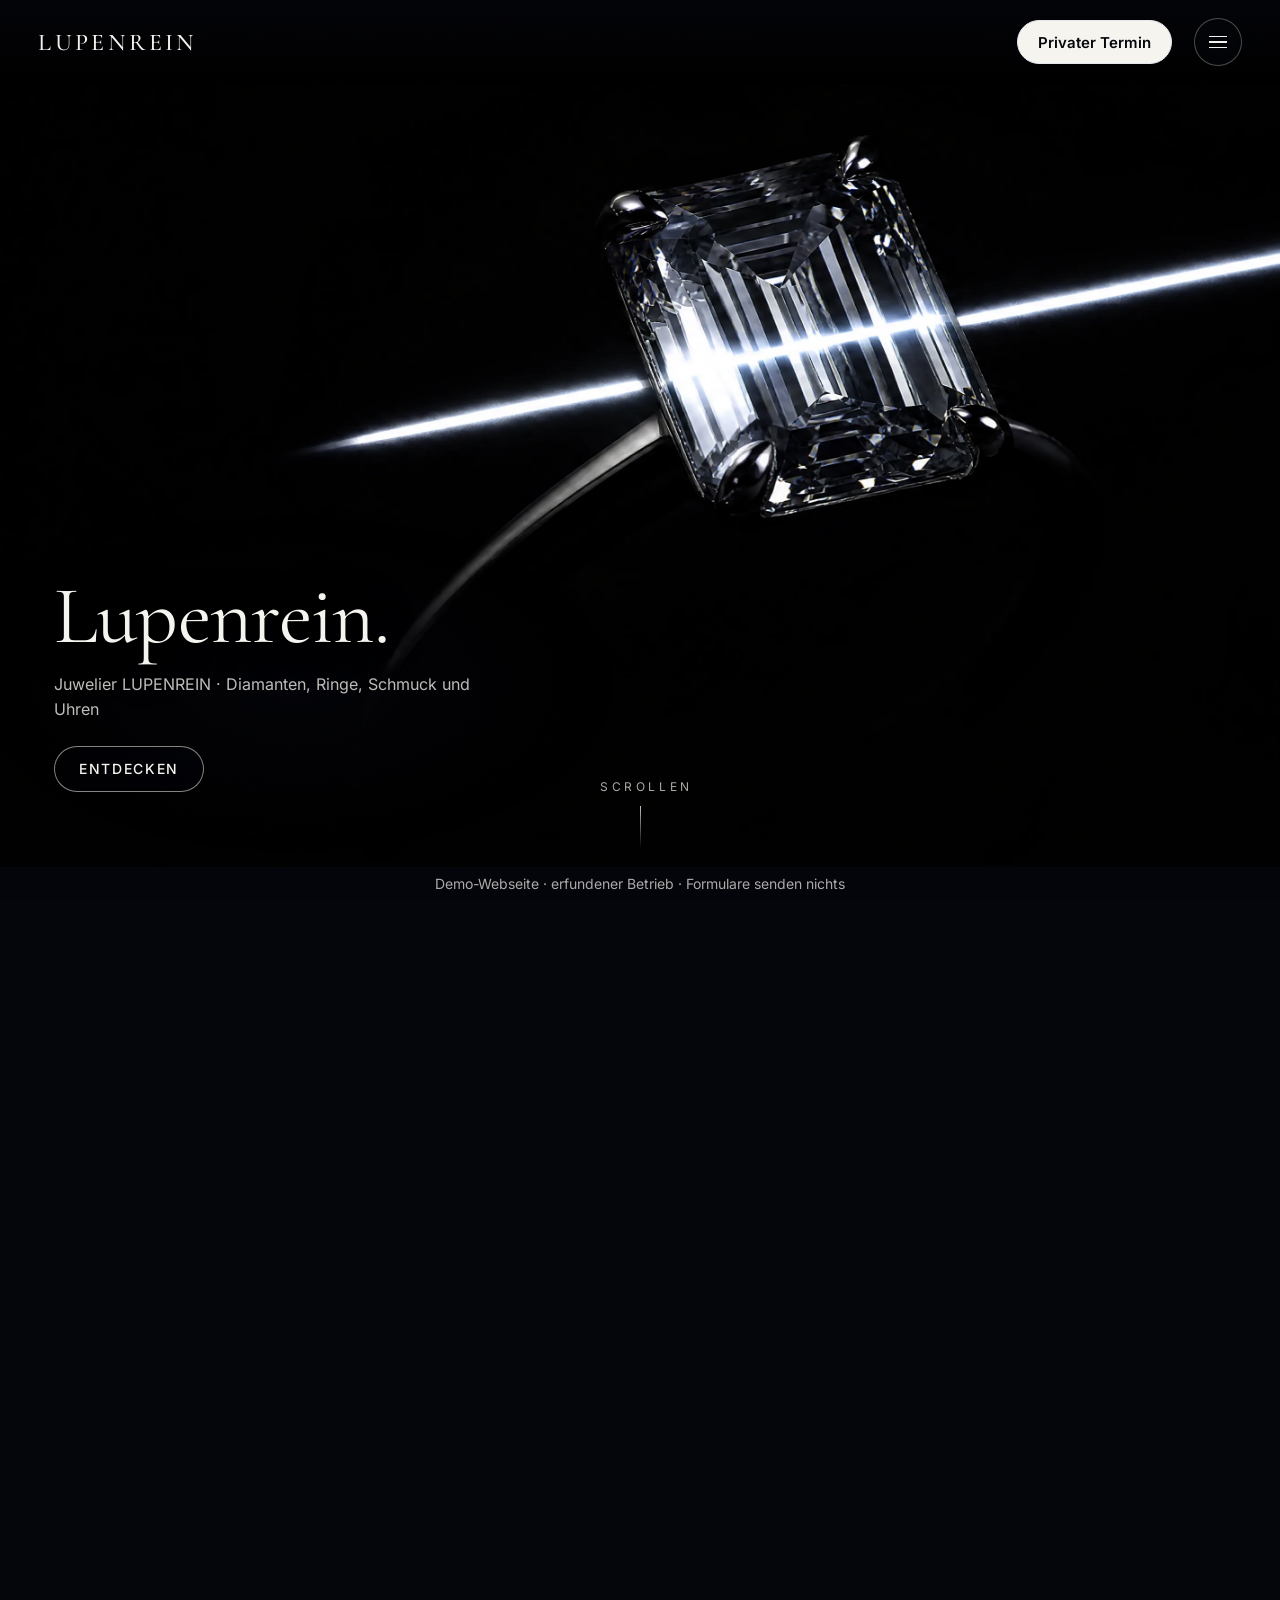
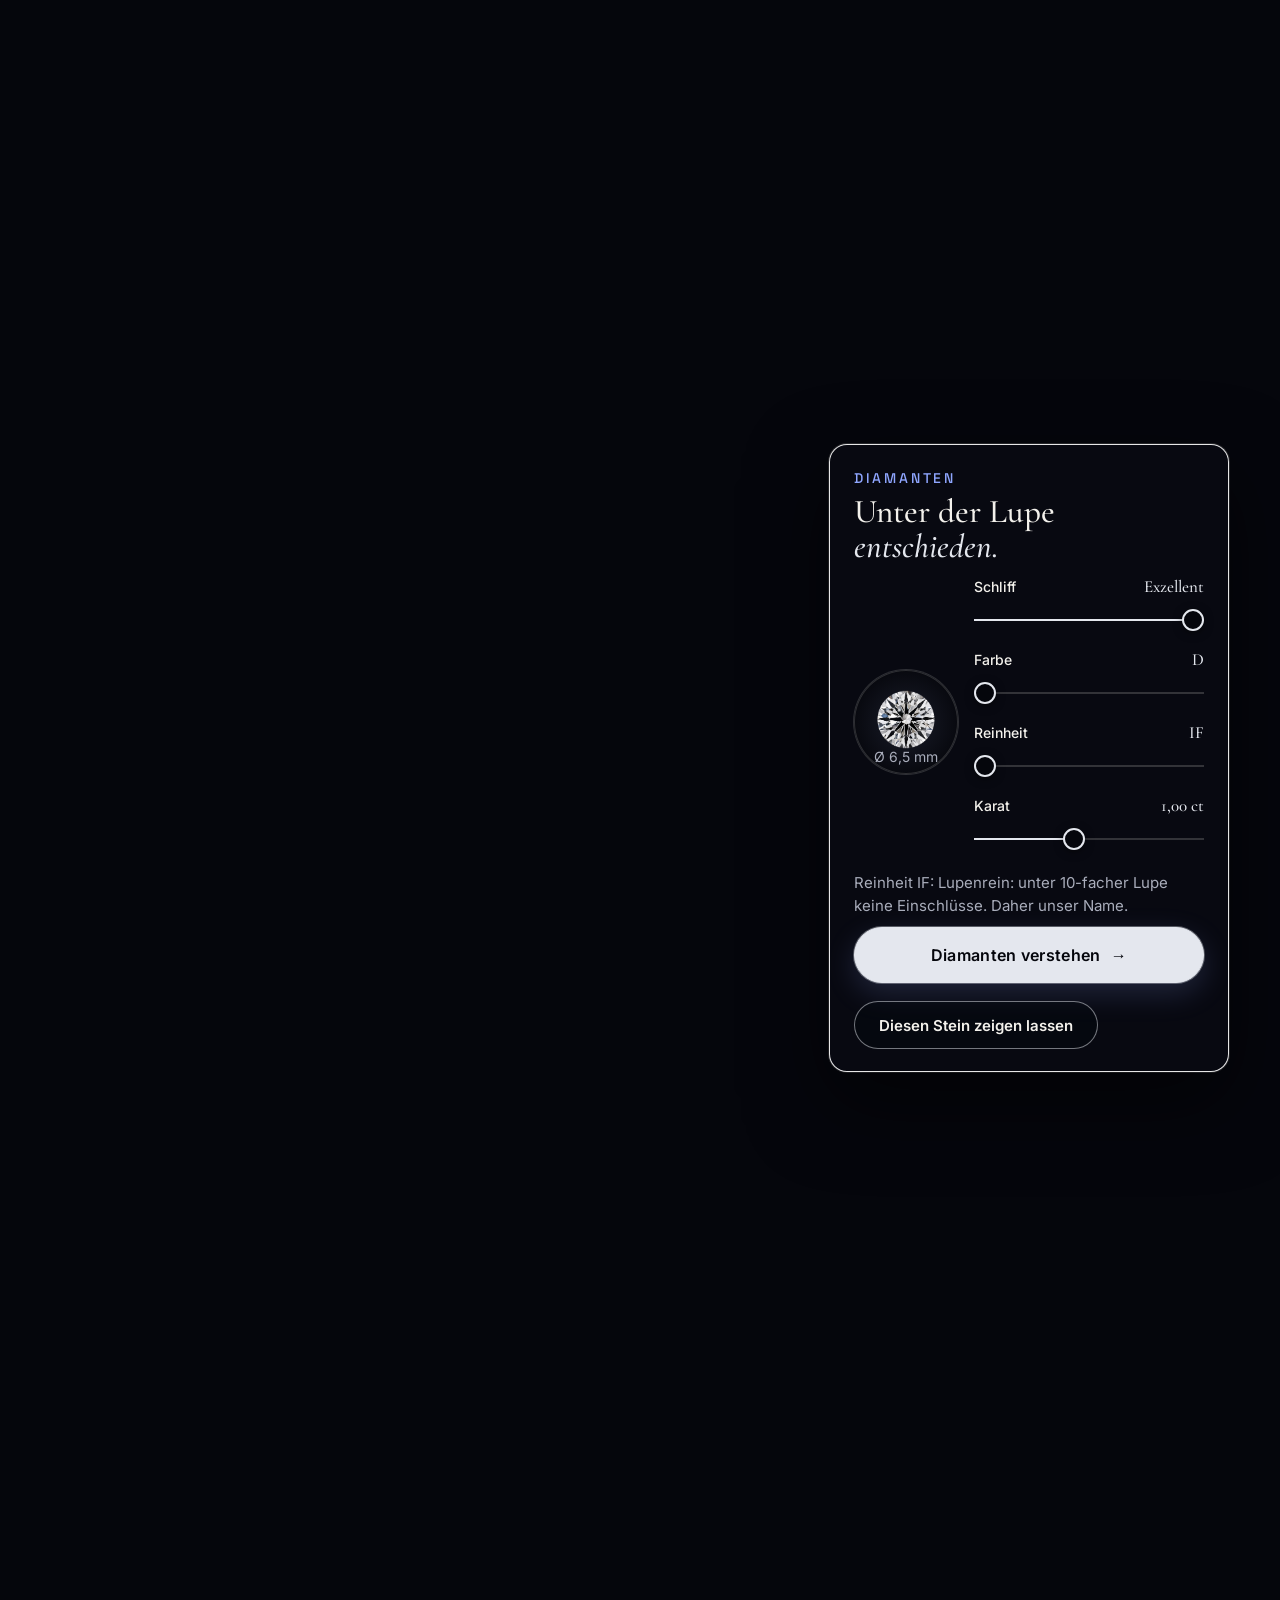
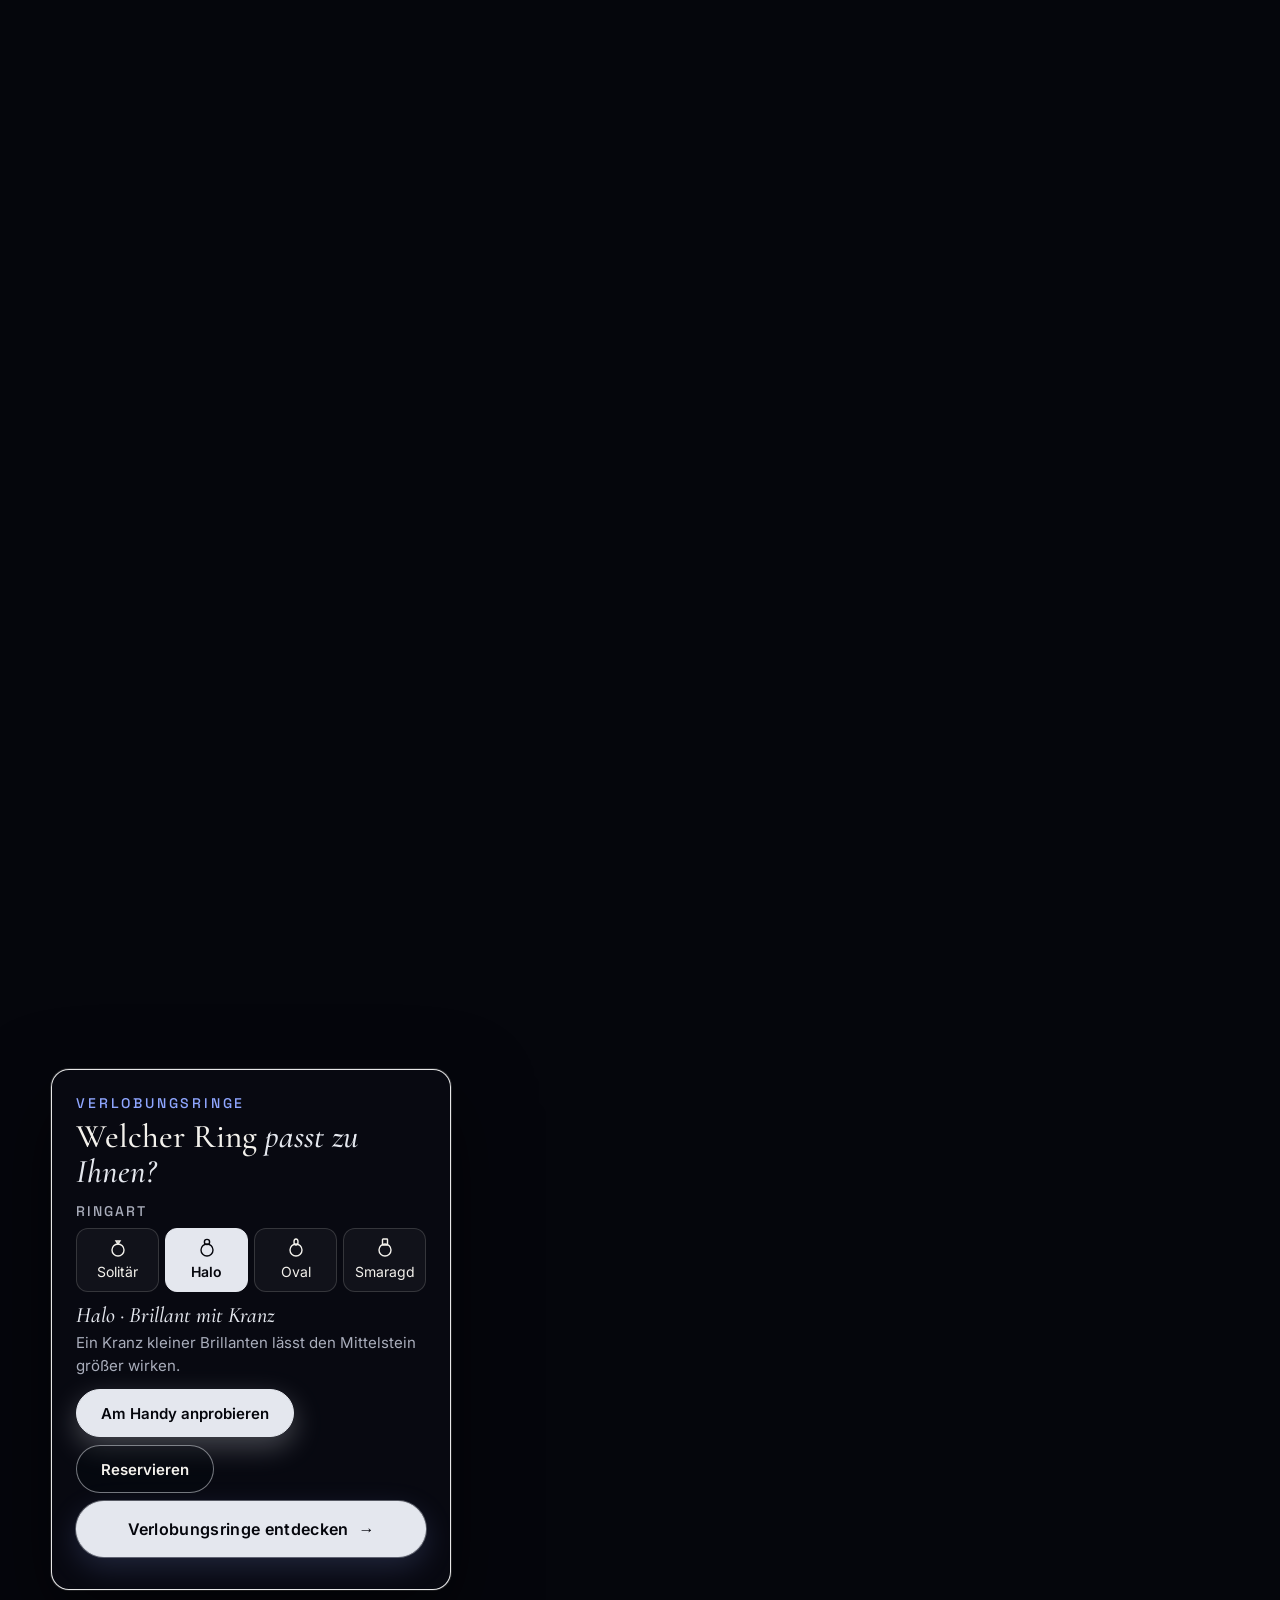
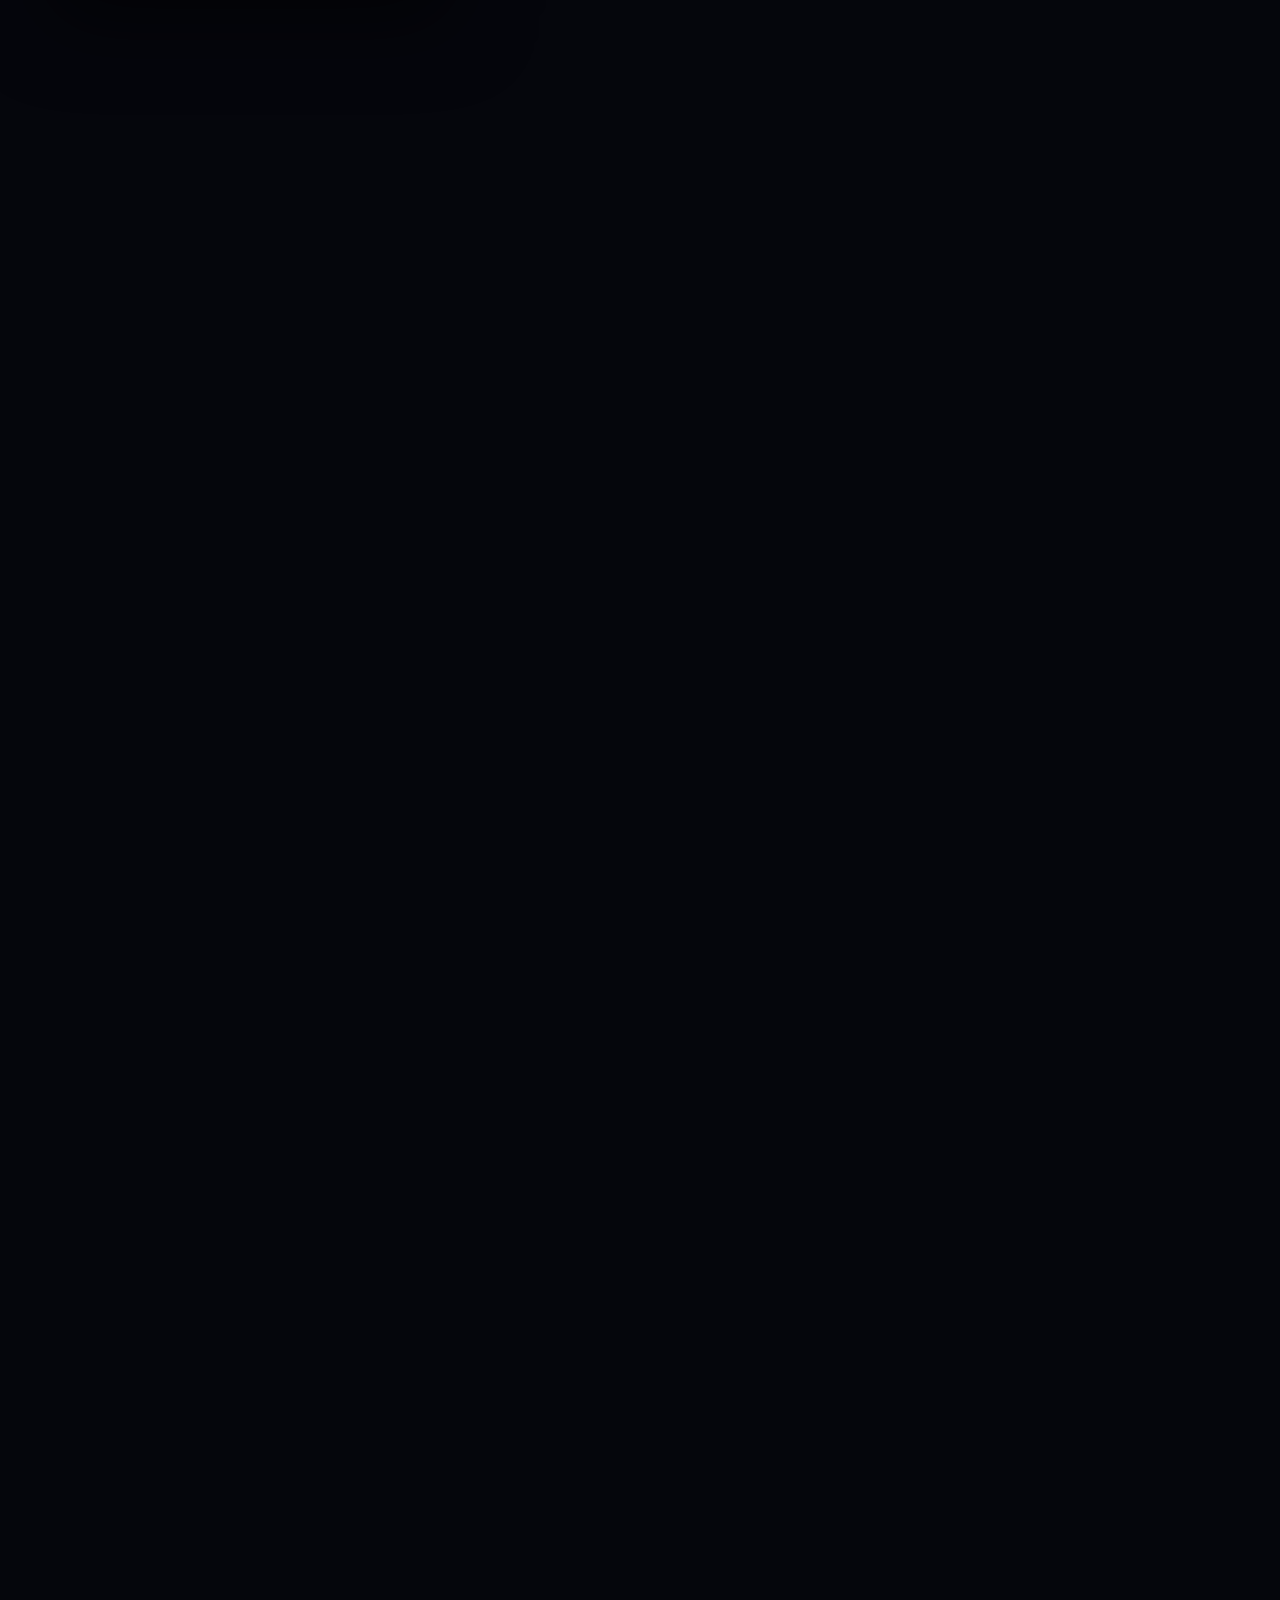
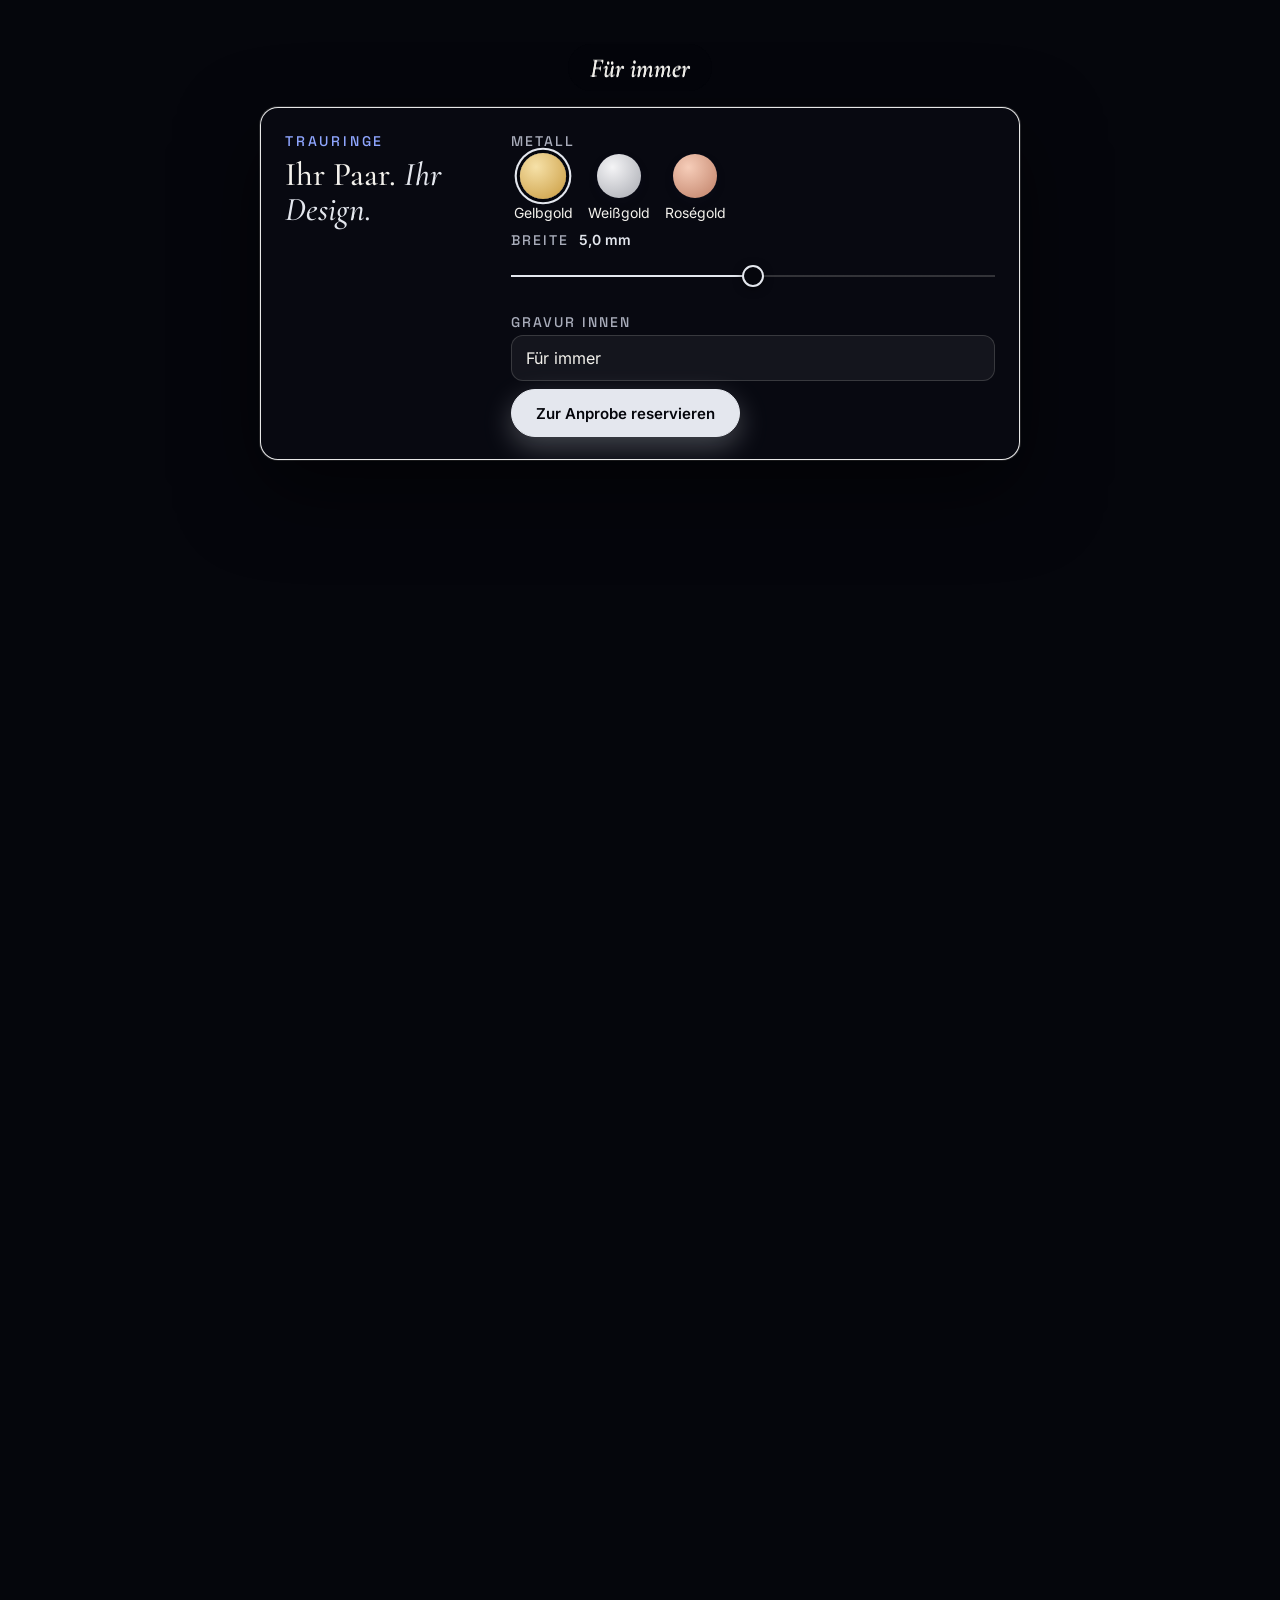
==== commit a0c38ebc: "Unterseiten-Knöpfe groß und gefüllt, Diamanten verstehen führt zur Unterseite Co-Authored-By: Claude" ====
--- a/site/index.html
+++ b/site/index.html
@@ -19,7 +19,7 @@
   <div class="shot" data-s="0"><div class="hbox" id="hbox"><img data-src="LRB01" alt=""><img data-src="LRB25" alt="" id="heroNear" class="near"></div></div>
   <div class="shot" data-s="2"><img data-src="LRB03" alt="" style="--fx:28%" id="dPhoto"><div class="dstone" id="dStone" hidden><img src="assets/img/stein_cut.webp" alt="" draggable="false"><svg viewBox="0 0 100 100" aria-hidden="true"></svg></div></div>
   <div class="shot" data-s="3"><img data-src="LRV16" alt="" id="ringShot" style="--fx:50%"></div>
-  <div class="shot" data-s="4"><img data-src="LRB05" alt="" id="trauShot"></div>
+  <div class="shot" data-s="4"><img data-src="LRB05M" alt="" id="trauShot" style="--fx:62%"></div>
   <div class="shot case" data-s="5"><img data-src="LRB02" alt="" class="bgblur"><div class="vit"><img data-src="LRB11" alt="" id="dShot"></div></div>
   <div class="shot" data-s="6"><img data-src="LRB06" alt="" style="--fx:78%"></div>
   <div class="shot" data-s="7"><img data-src="LRB07" alt="" style="--fx:32%"></div>
@@ -67,7 +67,7 @@
   <div class="n-hold">
     <div class="n-txt n-bl" data-t="0 .14"><h1 class="n-h">Lupenrein.</h1><p class="n-sub">Juwelier <span data-brand>LUPENREIN</span> · Diamanten, Ringe, Schmuck und Uhren</p><a href="#" class="n-btn" data-njump=".16">Entdecken</a></div>
     <div class="n-hint" data-t="0 .03"><span>Scrollen</span><i></i></div>
-    <div class="n-txt n-ml" data-t=".235 .295"><h2 class="n-h">Ein Blick<br>hinein.</h2><p class="n-sub">Schliff, Farbe, Reinheit, Karat: wir zeigen Ihnen jeden Diamanten unter der Lupe, bevor Sie sich entscheiden.</p><a href="#diamanten" class="n-btn">Diamanten verstehen</a></div>
+    <div class="n-txt n-ml" data-t=".235 .295"><h2 class="n-h">Ein Blick<br>hinein.</h2><p class="n-sub">Schliff, Farbe, Reinheit, Karat: wir zeigen Ihnen jeden Diamanten unter der Lupe, bevor Sie sich entscheiden.</p><a href="diamanten.html" class="n-btn" data-sub>Diamanten verstehen</a></div>
     <div class="n-txt n-ml" data-t=".33 .44"><h2 class="n-h">Welcher Ring<br>sind Sie?</h2><a href="#" class="n-btn" data-njump=".5">Entdecken</a></div>
     <div class="n-pick" data-t=".48 .58" role="group" aria-label="Ring wählen">
       <button data-r="solitaer" aria-pressed="false"><b>Solitär</b><span>Platin · Brillant</span></button>
@@ -119,8 +119,8 @@
         </div>
       </div>
       <p class="info" id="c4info" aria-live="polite"></p>
-      <a href="#beratung" class="btn btn-or" data-topic="Ringberatung">Diesen Stein zeigen lassen</a>
-      <a href="diamanten.html" class="sub-link" data-sub>Mehr über Diamanten <span aria-hidden="true">→</span></a>
+      <a href="diamanten.html" class="btn sub-btn" data-sub>Diamanten verstehen <span aria-hidden="true">→</span></a>
+      <a href="#beratung" class="btn btn-line" data-topic="Ringberatung">Diesen Stein zeigen lassen</a>
     </div>
   </div>
 </section>
@@ -141,7 +141,7 @@
       <p class="pv-cap" id="pvCap"></p>
       <p class="info" id="pvTxt"></p>
       <div class="row"><button class="btn btn-or" id="arOpen">Am Handy anprobieren</button><button class="btn btn-line" data-reserve="Verlobungsring">Reservieren</button></div>
-      <a href="verlobungsringe.html" class="sub-link" data-sub>Mehr über Verlobungsringe <span aria-hidden="true">→</span></a>
+      <a href="verlobungsringe.html" class="btn sub-btn" data-sub>Verlobungsringe entdecken <span aria-hidden="true">→</span></a>
     </div>
   </div>
 </section>
@@ -260,9 +260,9 @@
     </div>
     <div class="revs" id="stimmen" aria-label="Bewertungen">
       <p class="kicker">Kundenstimmen</p>
-      <figure class="rv"><div class="stars" aria-hidden="true">★★★★★</div><blockquote>„Trauringe nach Ladenschluss ausgesucht, ohne Hektik.“</blockquote><figcaption>Beispiel · noch keine echte Bewertung</figcaption></figure>
-      <figure class="rv"><div class="stars" aria-hidden="true">★★★★★</div><blockquote>„Beim Altgold alles am Tresen gezeigt. Das schafft Vertrauen.“</blockquote><figcaption>Beispiel · noch keine echte Bewertung</figcaption></figure>
-      <figure class="rv"><div class="stars" aria-hidden="true">★★★★★</div><blockquote>„Ring online reserviert, am nächsten Tag anprobiert.“</blockquote><figcaption>Beispiel · noch keine echte Bewertung</figcaption></figure>
+      <figure class="rv"><blockquote>„Trauringe nach Ladenschluss ausgesucht, ohne Hektik.“</blockquote><figcaption>Beispiel · noch keine echte Bewertung</figcaption></figure>
+      <figure class="rv"><blockquote>„Beim Altgold alles am Tresen gezeigt. Das schafft Vertrauen.“</blockquote><figcaption>Beispiel · noch keine echte Bewertung</figcaption></figure>
+      <figure class="rv"><blockquote>„Ring online reserviert, am nächsten Tag anprobiert.“</blockquote><figcaption>Beispiel · noch keine echte Bewertung</figcaption></figure>
       <p class="small rv-note">Beim echten Betrieb stehen hier Google-Note, Anzahl und Stand-Datum.</p>
     </div>
   </div>
--- a/site/assets/css/dunkel.css
+++ b/site/assets/css/dunkel.css
@@ -65,14 +65,14 @@
 .x{background:rgba(255,255,255,.05);border-color:var(--line);color:var(--ink)}
 .ar-demo p{background:rgba(5,6,12,.8);color:var(--ink)}
 .toast{background:var(--or);color:var(--on-or)}
-@media (max-width:1080px){.menu{background:rgba(8,9,15,.97)!important;box-shadow:-30px 0 80px rgba(0,0,0,.6)}}
+@media (max-width:1300px){.menu{background:rgba(8,9,15,.97)!important;box-shadow:-30px 0 80px rgba(0,0,0,.6)}}
 footer,.foot{background:#05060c;color:var(--mut)}
 
 /* Diamant-Regler: echter Stein (freigestellt) statt Bild auf Weiß */
 .gem-img{position:absolute;inset:0;width:100%;height:100%;object-fit:contain;mix-blend-mode:normal;transition:filter .5s}
 .gem-inc circle,.gem-inc path{fill:rgba(10,10,14,.85);stroke:rgba(255,255,255,.25)}
 /* Großer Stein auf dem Stift in der Vitrine, wächst mit dem Karat */
-.dstone{position:absolute;transform:translate(-50%,-50%) scale(var(--k,1));transition:transform .6s cubic-bezier(.2,.8,.2,1);pointer-events:none;filter:drop-shadow(0 6px 14px rgba(0,0,0,.6))}
+.dstone{position:absolute;transform:translate(-50%,-94%) scale(var(--k,1));transform-origin:50% 94%;transition:transform .6s cubic-bezier(.2,.8,.2,1);pointer-events:none;filter:drop-shadow(0 6px 14px rgba(0,0,0,.6))}
 .dstone img{position:absolute;inset:0;width:100%;height:100%;transition:filter .5s}
 .dstone svg{position:absolute;inset:22%;width:56%;height:56%}
 .dstone svg circle,.dstone svg path{fill:rgba(10,10,14,.85);stroke:rgba(255,255,255,.25)}
@@ -85,3 +85,8 @@
 .gold-calc{margin-top:14px}
 .gold-out{margin-top:8px;font-size:15px;color:var(--mut)}
 .gold-out b{font:500 26px var(--serif);color:var(--ink);font-variant-numeric:tabular-nums;margin-left:6px}
+
+/* Unterseiten deutlich verlinkt (Eugen 26.11.: „wo ist die Unterseite?“) */
+.sub-btn{display:flex;width:100%;min-height:56px;margin:16px 0 10px;gap:10px;background:var(--or);color:var(--on-or);border-color:var(--or);font-size:16px;letter-spacing:.02em;box-shadow:0 0 0 1px rgba(228,231,238,.35),0 10px 30px rgba(143,166,255,.18)}
+.sub-btn:hover{background:#fff}
+.sub-btn span{transition:transform .3s}.sub-btn:hover span{transform:translateX(4px)}
